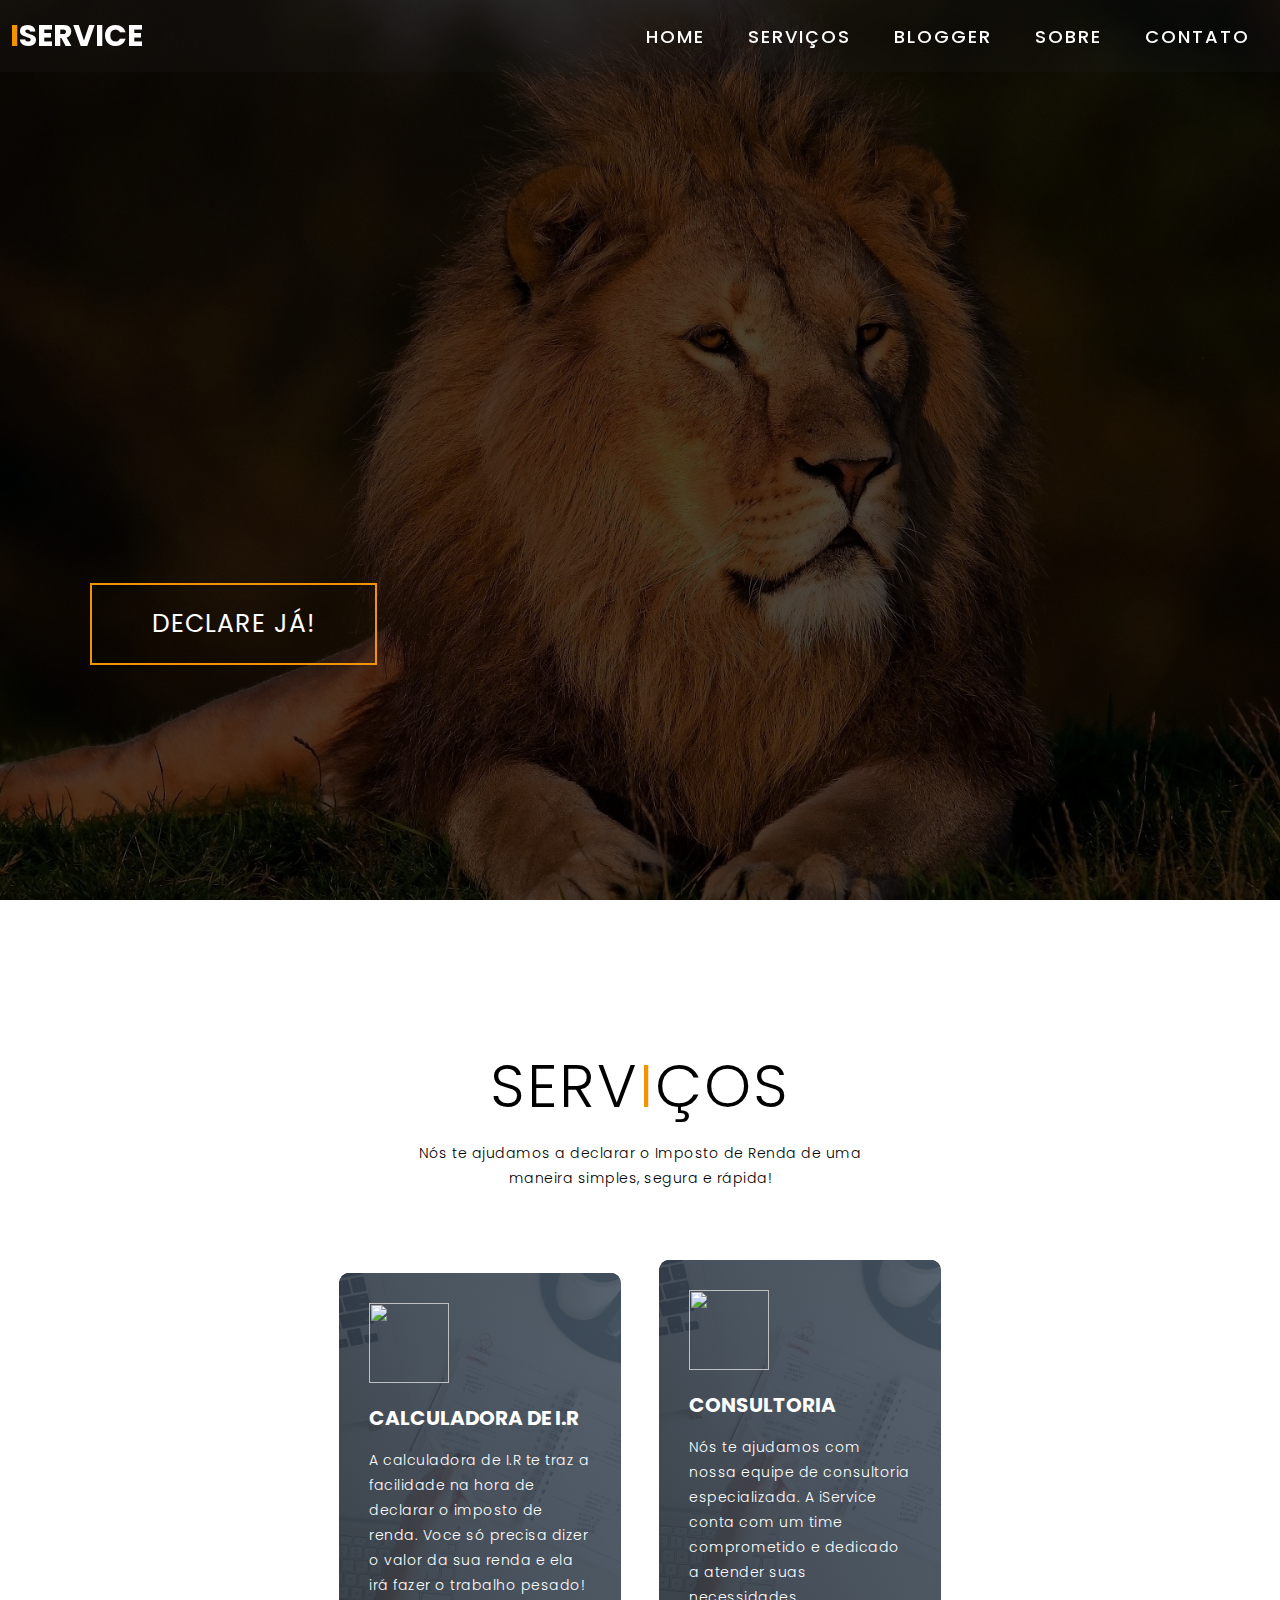
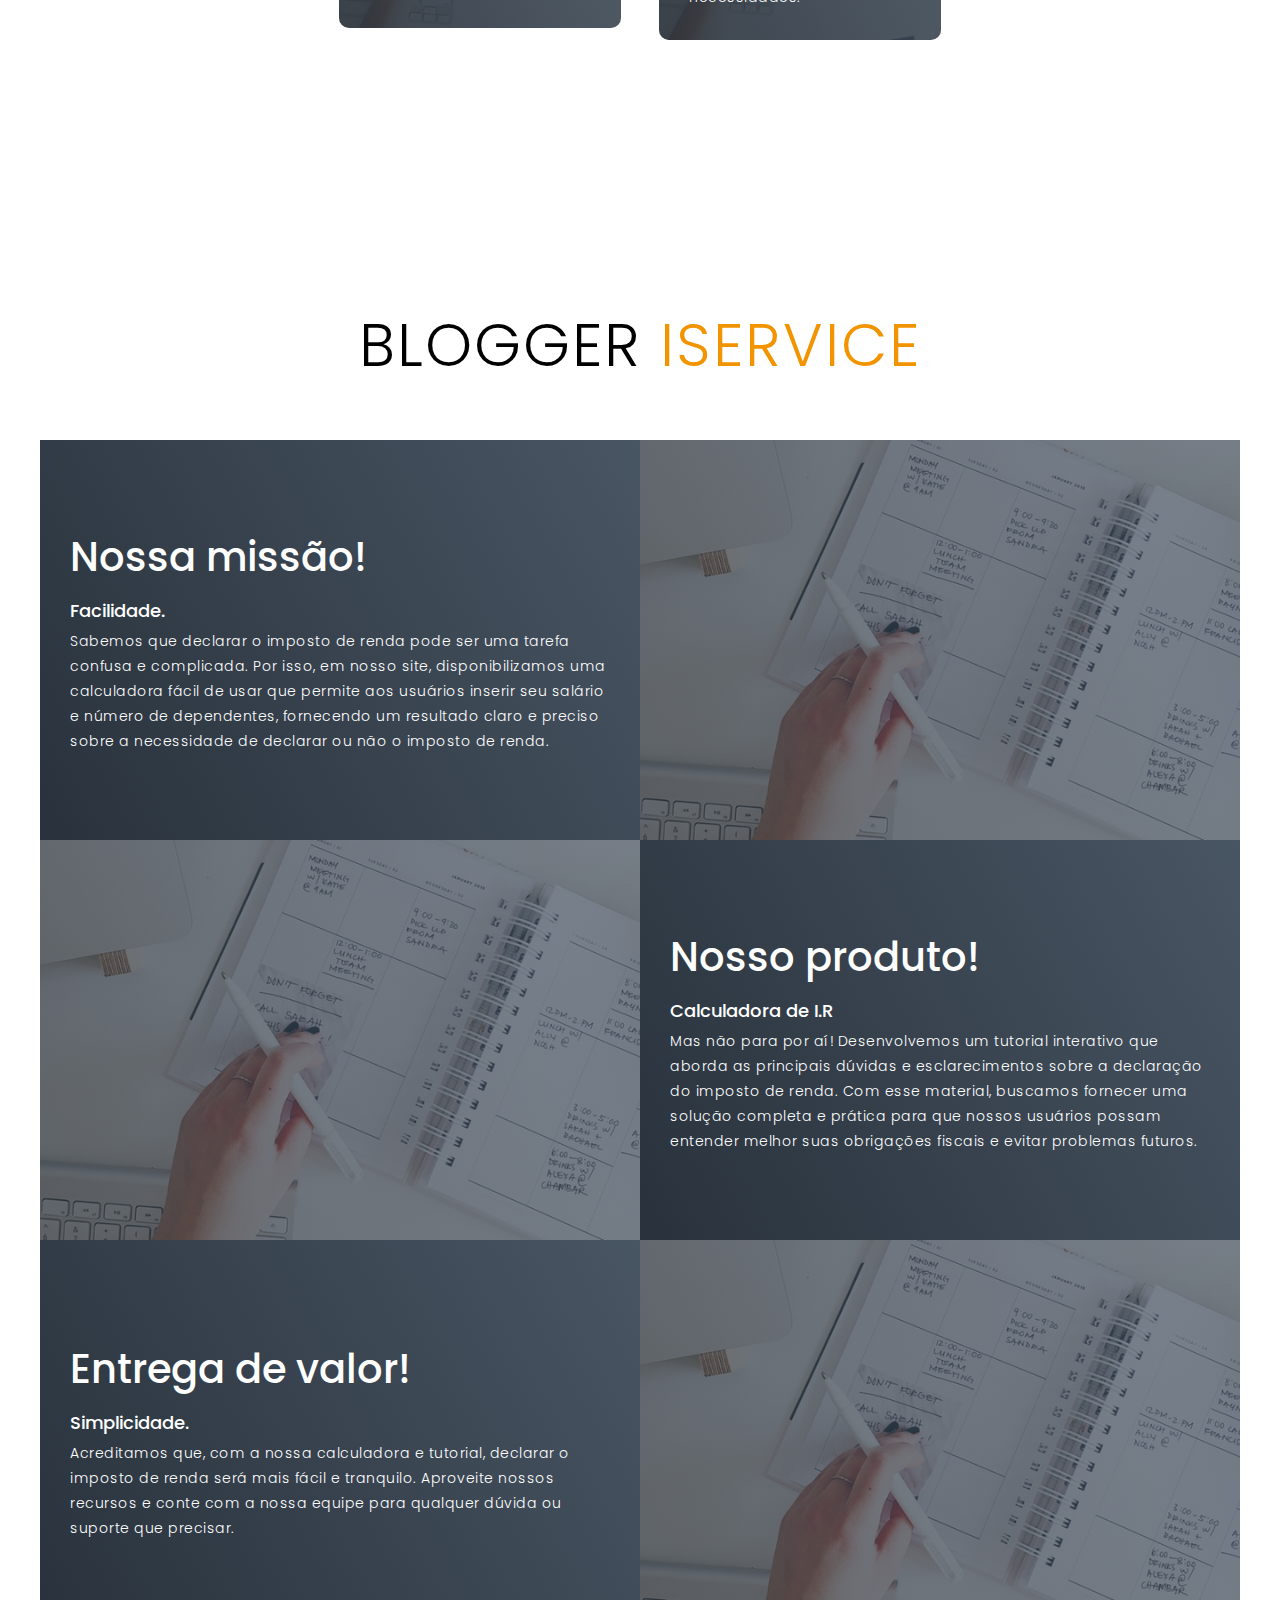
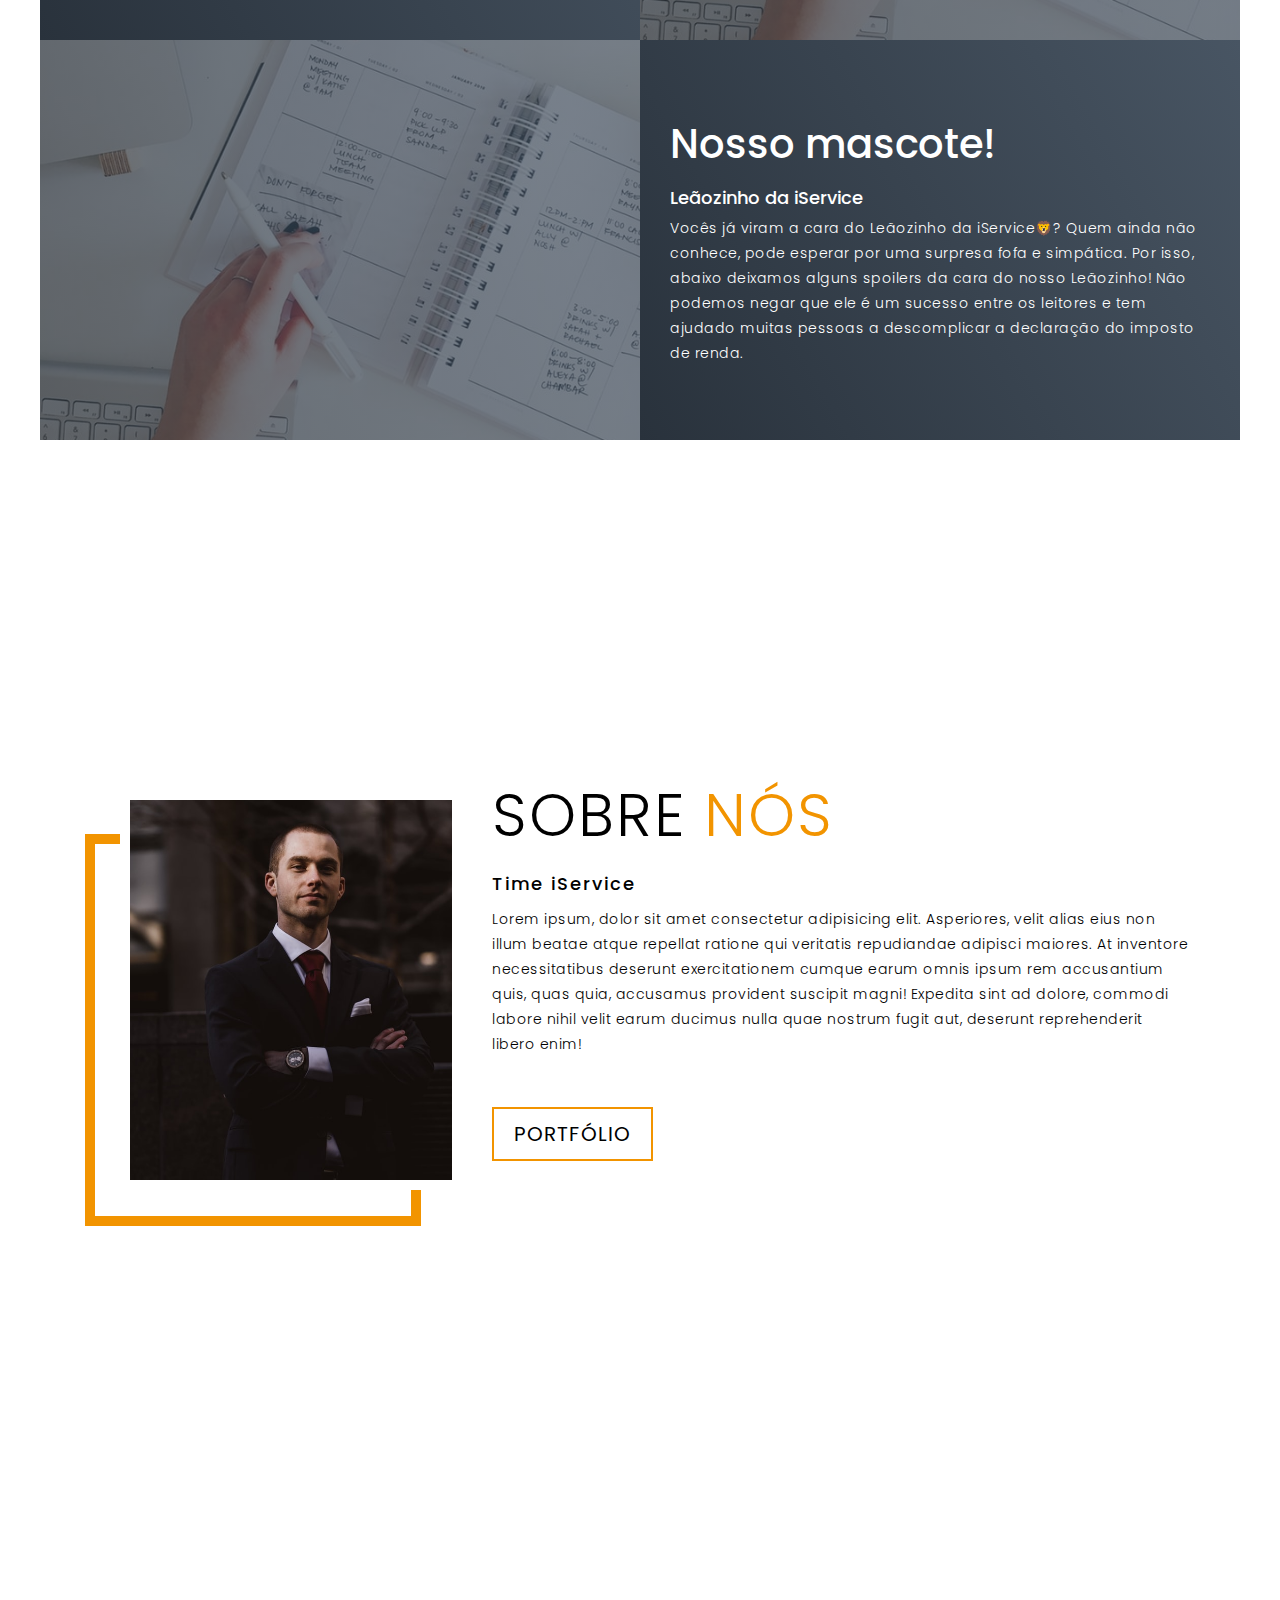
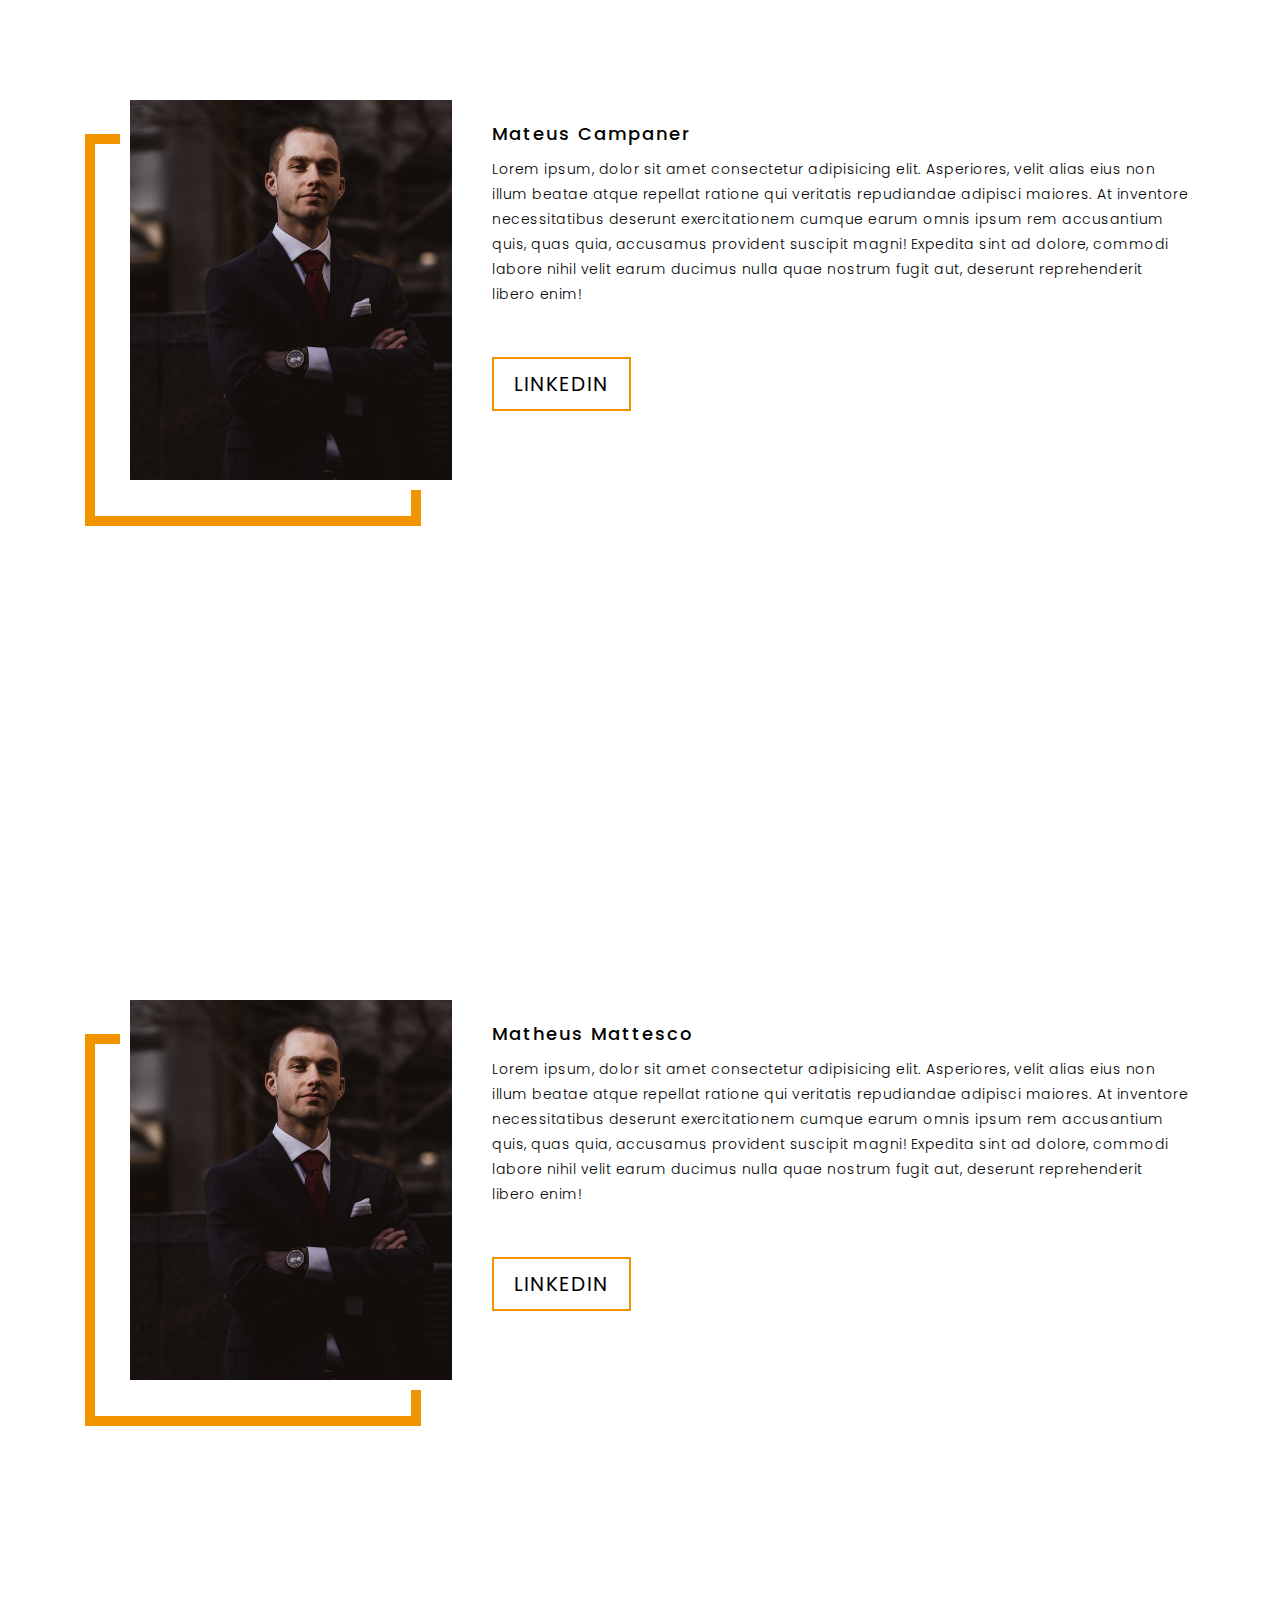
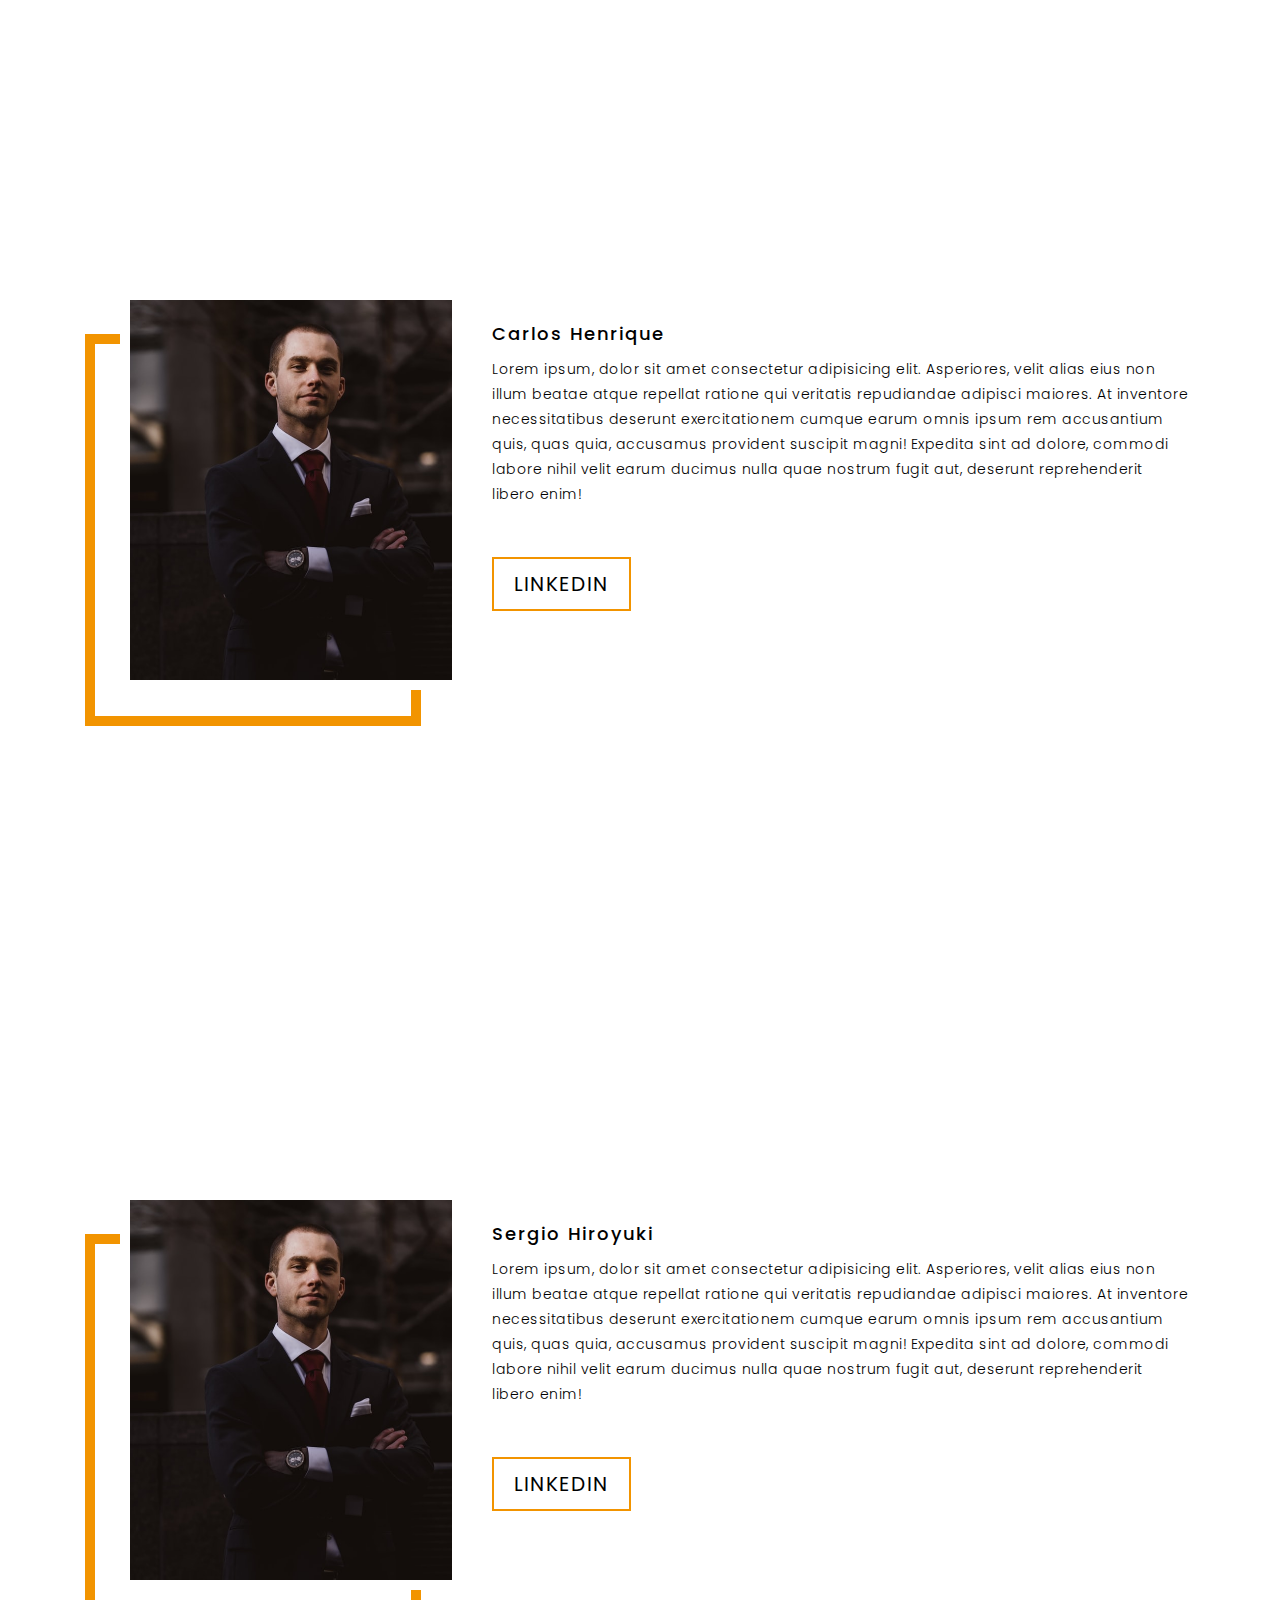
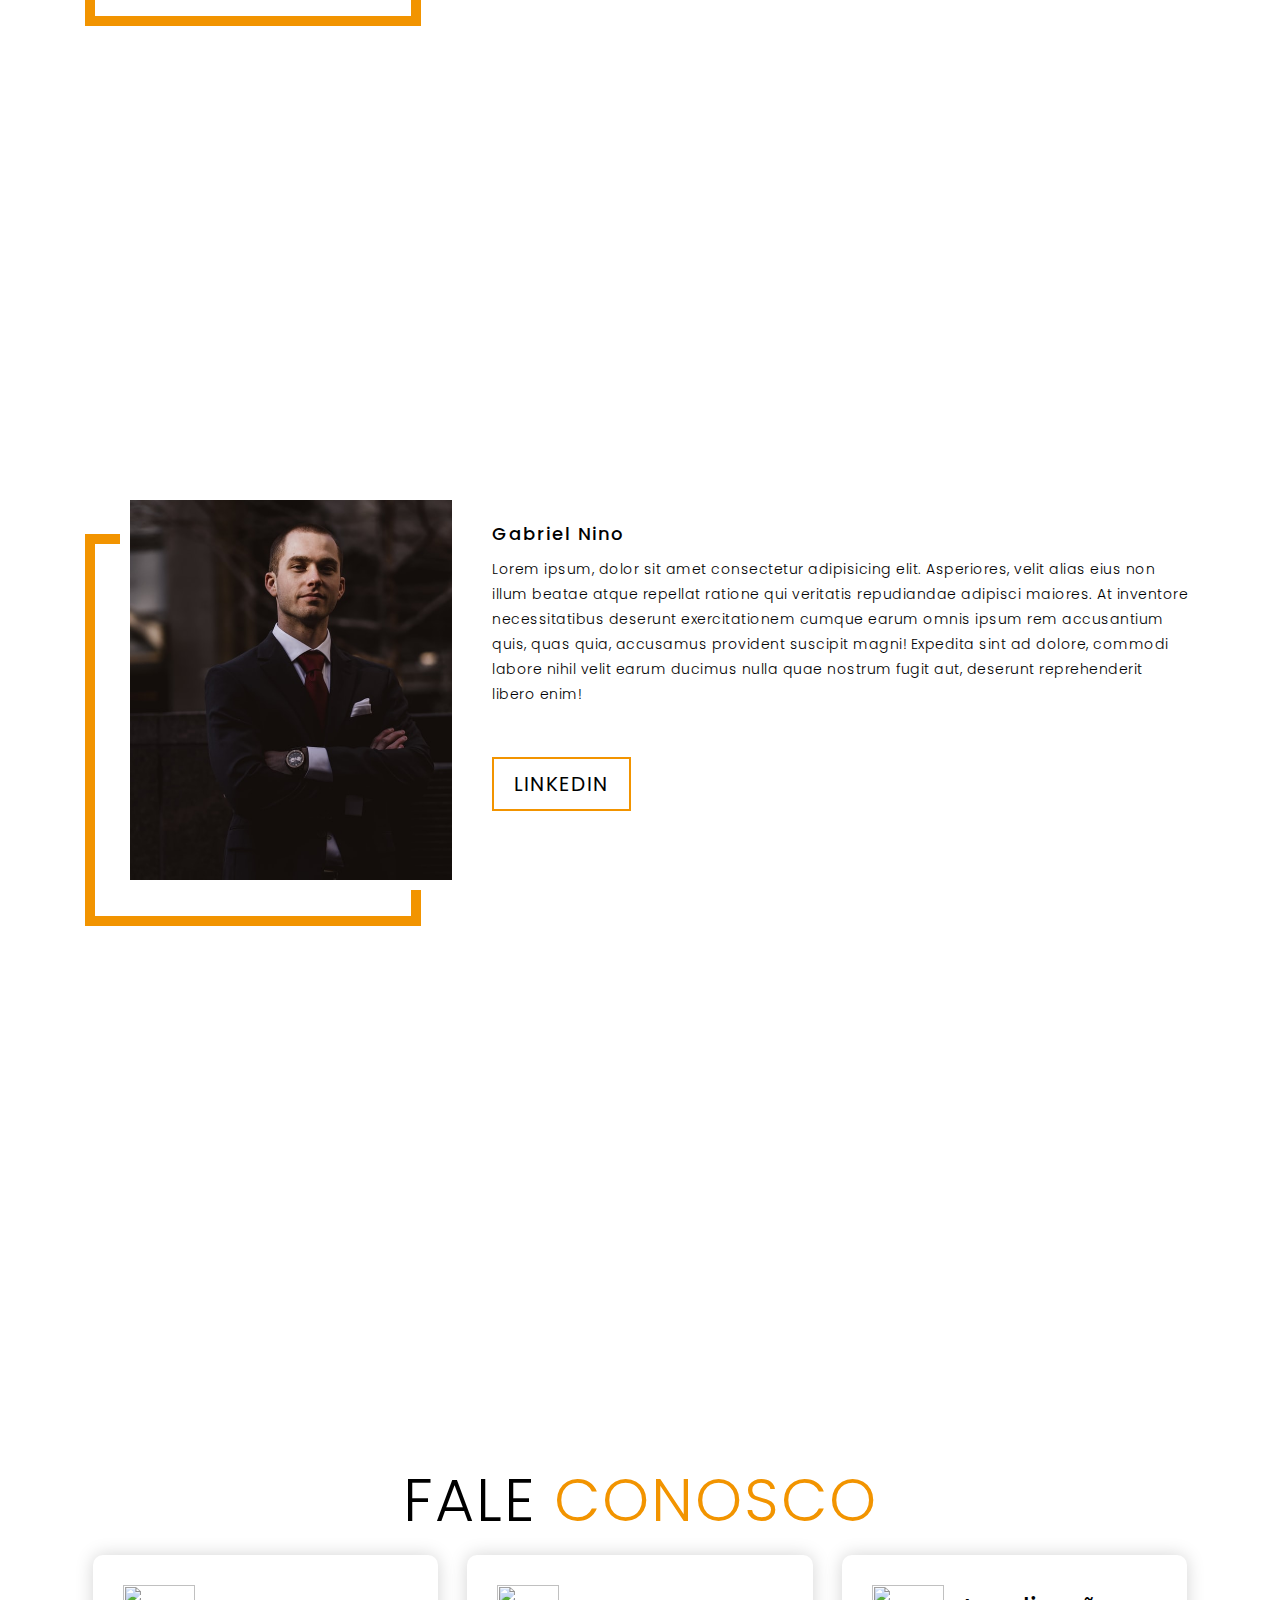
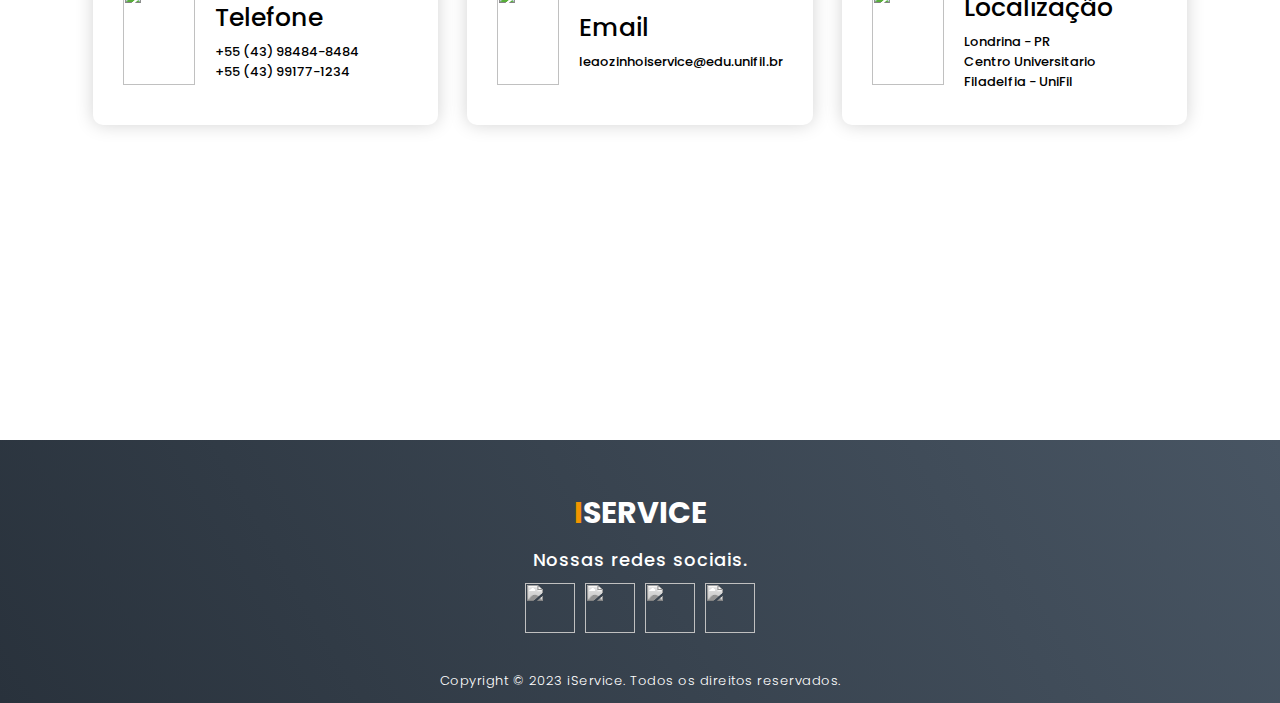
==== index.html @ d670f8f8 "criação de arquitetura e layout" ====
<!DOCTYPE html>
<html lang="pt-br">

<head>
  <meta charset="UTF-8">
  <meta name="viewport" content="width=device-width, initial-scale=1.0">
  <link rel="stylesheet" href="style.css">
  <link rel="shortcut icon" href="/img/leao.png" type="image/x-icon">
  <title>Leãozinho da iService</title>
</head>

<body>
  <!-- Header -->
  <section id="header">
    <div class="header container">
      <div class="nav-bar">
        <div class="brand">
          <a href="#hero">
            <h1><span>i</span>Service</h1>
          </a>
        </div>
        <div class="nav-list">
          <div class="hamburger">
            <div class="bar"></div>
          </div>
          <ul>
            <li><a href="#hero" data-after="Home">Home</a></li>
            <li><a href="#services" data-after="Service">Serviços</a></li>
            <li><a href="#projects" data-after="Projects">Blogger</a></li>
            <li><a href="#about" data-after="About">Sobre</a></li>
            <li><a href="#contact" data-after="Contact">Contato</a></li>
          </ul>
        </div>
      </div>
    </div>
  </section>
  <!-- End Header -->


  <!-- Hero Section  -->
  <section id="hero">
    <div class="hero container">
      <div>
        <h1>Declare seu I.R<span></span></h1>
        <h1>com o mascote da<span></span></h1>
        <h1>iService <span></span></h1>
        <a href="#projects" type="button" class="cta">Declare já!</a>
      </div>
    </div>
  </section>
  <!-- End Hero Section  -->

  <!-- Service Section -->
  <section id="services">
    <div class="services container">
      <div class="service-top">
        <h1 class="section-title">Serv<span>i</span>ços</h1>
        <p>Nós te ajudamos a declarar o Imposto de Renda de uma maneira simples, segura e rápida!</p>
      </div>
      <div class="service-bottom">
        <div class="service-item">
          <div class="icon"><img src="https://img.icons8.com/bubbles/100/000000/services.png" /></div>
          <h2>Calculadora de I.R</h2>
          <p>A calculadora de I.R te traz a facilidade na hora de declarar o imposto de renda. Voce só precisa dizer o
            valor da sua renda e ela irá fazer o trabalho pesado!</p>
        </div>
        <div class="service-item">
          <div class="icon"><img src="https://img.icons8.com/bubbles/100/000000/services.png" /></div>
          <h2>Consultoria</h2>
          <p>Nós te ajudamos com nossa equipe de consultoria especializada. A iService conta com um time comprometido e
            dedicado a atender suas necessidades.</p>
        </div>
      </div>
    </div>
  </section>
  <!-- End Service Section -->

  <!-- Projects Section -->
  <section id="projects">
    <div class="projects container">
      <div class="projects-header">
        <h1 class="section-title">Blogger <span>iService</span></h1>
      </div>
      <div class="all-projects">
        <div class="project-item">
          <div class="project-info">
            <h1>Nossa missão!</h1>
            <h2>Facilidade.</h2>
            <p>Sabemos que declarar o imposto de renda pode ser uma tarefa confusa e complicada. Por isso, em nosso
              site, disponibilizamos uma calculadora fácil de usar que permite aos usuários inserir seu salário e número
              de dependentes, fornecendo um resultado claro e preciso sobre a necessidade de declarar ou não o imposto
              de renda.
            </p>
          </div>
          <div class="project-img">
            <img src="./img/img-1.png" alt="img">
          </div>
        </div>
        <div class="project-item">
          <div class="project-info">
            <h1>Nosso produto!</h1>
            <h2>Calculadora de I.R</h2>
            <p>Mas não para por aí! Desenvolvemos um tutorial interativo que aborda as principais dúvidas e
              esclarecimentos sobre a declaração do imposto de renda. Com esse material, buscamos fornecer uma solução
              completa e prática para que nossos usuários possam entender melhor suas obrigações fiscais e evitar
              problemas futuros.</p>
          </div>
          <div class="project-img">
            <img src="./img/img-1.png" alt="img">
          </div>
        </div>
        <div class="project-item">
          <div class="project-info">
            <h1>Entrega de valor!</h1>
            <h2>Simplicidade.</h2>
            <p>Acreditamos que, com a nossa calculadora e tutorial, declarar o imposto de renda será mais fácil e
              tranquilo. Aproveite nossos recursos e conte com a nossa equipe para qualquer dúvida ou suporte que
              precisar.
            </p>
          </div>
          <div class="project-img">
            <img src="./img/img-1.png" alt="img">
          </div>
        </div>
        <div class="project-item">
          <div class="project-info">
            <h1>Nosso mascote!</h1>
            <h2>Leãozinho da iService</h2>
            <p>Vocês já viram a cara do Leãozinho da iService🦁? Quem ainda não conhece, pode esperar por uma surpresa
              fofa e simpática.
              Por isso, abaixo deixamos alguns spoilers da cara do nosso Leãozinho! Não podemos negar que ele é um
              sucesso entre os leitores e tem ajudado muitas pessoas a descomplicar a declaração do imposto de renda.
            </p>
          </div>
          <div class="project-img">
            <img src="./img/img-1.png" alt="img">
          </div>
        </div>
      </div>
    </div>
  </section>
  <!-- End Projects Section -->

  <!-- About Section -->
  <section id="about">
    <div class="about container">
      <div class="col-left">
        <div class="about-img">
          <img src="./img/img-2.png" alt="img">
        </div>
      </div>
      <div class="col-right">
        <h1 class="section-title">Sobre <span>nós</span></h1>
        <h2>Time iService</h2>
        <p>Lorem ipsum, dolor sit amet consectetur adipisicing elit. Asperiores, velit alias eius non illum beatae atque
          repellat ratione qui veritatis repudiandae adipisci maiores. At inventore necessitatibus deserunt
          exercitationem cumque earum omnis ipsum rem accusantium quis, quas quia, accusamus provident suscipit magni!
          Expedita sint ad dolore, commodi labore nihil velit earum ducimus nulla quae nostrum fugit aut, deserunt
          reprehenderit libero enim!</p>
        <a href="#" class="cta">Portfólio</a>
      </div>
    </div>
    <div class="about container">
      <div class="col-left">
        <div class="about-img">
          <img src="./img/img-2.png" alt="img">
        </div>
      </div>
      <div class="col-right">
        <h2>Mateus Campaner</h2>
        <p>Lorem ipsum, dolor sit amet consectetur adipisicing elit. Asperiores, velit alias eius non illum beatae atque
          repellat ratione qui veritatis repudiandae adipisci maiores. At inventore necessitatibus deserunt
          exercitationem cumque earum omnis ipsum rem accusantium quis, quas quia, accusamus provident suscipit magni!
          Expedita sint ad dolore, commodi labore nihil velit earum ducimus nulla quae nostrum fugit aut, deserunt
          reprehenderit libero enim!</p>
        <a href="#" class="cta">LinkedIn</a>
      </div>
    </div>
    <div class="about container">
      <div class="col-left">
        <div class="about-img">
          <img src="./img/img-2.png" alt="img">
        </div>
      </div>
      <div class="col-right">
        <h2>Matheus Mattesco</h2>
        <p>Lorem ipsum, dolor sit amet consectetur adipisicing elit. Asperiores, velit alias eius non illum beatae atque
          repellat ratione qui veritatis repudiandae adipisci maiores. At inventore necessitatibus deserunt
          exercitationem cumque earum omnis ipsum rem accusantium quis, quas quia, accusamus provident suscipit magni!
          Expedita sint ad dolore, commodi labore nihil velit earum ducimus nulla quae nostrum fugit aut, deserunt
          reprehenderit libero enim!</p>
        <a href="#" class="cta">LinkedIn</a>
      </div>
    </div>
    <div class="about container">
      <div class="col-left">
        <div class="about-img">
          <img src="./img/img-2.png" alt="img">
        </div>
      </div>
      <div class="col-right">
        <h2>Carlos Henrique</h2>
        <p>Lorem ipsum, dolor sit amet consectetur adipisicing elit. Asperiores, velit alias eius non illum beatae atque
          repellat ratione qui veritatis repudiandae adipisci maiores. At inventore necessitatibus deserunt
          exercitationem cumque earum omnis ipsum rem accusantium quis, quas quia, accusamus provident suscipit magni!
          Expedita sint ad dolore, commodi labore nihil velit earum ducimus nulla quae nostrum fugit aut, deserunt
          reprehenderit libero enim!</p>
        <a href="#" class="cta">LinkedIn</a>
      </div>
    </div>
    <div class="about container">
      <div class="col-left">
        <div class="about-img">
          <img src="./img/img-2.png" alt="img">
        </div>
      </div>
      <div class="col-right">
        <h2>Sergio Hiroyuki</h2>
        <p>Lorem ipsum, dolor sit amet consectetur adipisicing elit. Asperiores, velit alias eius non illum beatae atque
          repellat ratione qui veritatis repudiandae adipisci maiores. At inventore necessitatibus deserunt
          exercitationem cumque earum omnis ipsum rem accusantium quis, quas quia, accusamus provident suscipit magni!
          Expedita sint ad dolore, commodi labore nihil velit earum ducimus nulla quae nostrum fugit aut, deserunt
          reprehenderit libero enim!</p>
        <a href="#" class="cta">LinkedIn</a>
      </div>
    </div>
    <div class="about container">
      <div class="col-left">
        <div class="about-img">
          <img src="./img/img-2.png" alt="img">
        </div>
      </div>
      <div class="col-right">
        <h2>Gabriel Nino</h2>
        <p>Lorem ipsum, dolor sit amet consectetur adipisicing elit. Asperiores, velit alias eius non illum beatae atque
          repellat ratione qui veritatis repudiandae adipisci maiores. At inventore necessitatibus deserunt
          exercitationem cumque earum omnis ipsum rem accusantium quis, quas quia, accusamus provident suscipit magni!
          Expedita sint ad dolore, commodi labore nihil velit earum ducimus nulla quae nostrum fugit aut, deserunt
          reprehenderit libero enim!</p>
        <a href="#" class="cta">LinkedIn</a>
      </div>
    </div>
  </section>
  <!-- End About Section -->

  <!-- Contact Section -->
  <section id="contact">
    <div class="contact container">
      <div>
        <h1 class="section-title">Fale <span>conosco</span></h1>
      </div>
      <div class="contact-items">
        <div class="contact-item">
          <div class="icon"><img src="https://img.icons8.com/bubbles/100/000000/phone.png" /></div>
          <div class="contact-info">
            <h1>Telefone</h1>
            <h2>+55 (43) 98484-8484</h2>
            <h2>+55 (43) 99177-1234</h2>
          </div>
        </div>
        <div class="contact-item">
          <div class="icon"><img src="https://img.icons8.com/bubbles/100/000000/new-post.png" /></div>
          <div class="contact-info">
            <h1>Email</h1>
            <h2>leaozinhoiservice@edu.unifil.br</h2>
          </div>
        </div>
        <div class="contact-item">
          <div class="icon"><img src="https://img.icons8.com/bubbles/100/000000/map-marker.png" /></div>
          <div class="contact-info">
            <h1>Localização</h1>
            <h2>Londrina - PR</h2>
            <h2>Centro Universitario Filadelfia - UniFil</h2>
          </div>
        </div>
      </div>
    </div>
  </section>
  <!-- End Contact Section -->

  <!-- Footer -->
  <section id="footer">
    <div class="footer container">
      <div class="brand">
        <h1><span>i</span>Service </h1>
      </div>
      <h2>Nossas redes sociais.</h2>
      <div class="social-icon">
        <div class="social-item">
          <a href="#"><img src="https://img.icons8.com/bubbles/100/000000/facebook-new.png" /></a>
        </div>
        <div class="social-item">
          <a href="#"><img src="https://img.icons8.com/bubbles/100/000000/instagram-new.png" /></a>
        </div>
        <div class="social-item">
          <a href="#"><img src="https://img.icons8.com/bubbles/100/000000/twitter.png" /></a>
        </div>
        <div class="social-item">
          <a href="#"><img src="https://img.icons8.com/bubbles/100/000000/behance.png" /></a>
        </div>
      </div>
      <p>Copyright © 2023 iService. Todos os direitos reservados.</p>
    </div>
  </section>
  <!-- End Footer -->
  <script src="./app.js"></script>
</body>

</html>
---- style.css ----
@import url('https://fonts.googleapis.com/css2?family=Poppins:wght@400;500;600&display=swap');

* {
	padding: 0;
	margin: 0;
	box-sizing: border-box;
}

html {
	font-size: 10px;
	font-family: 'Poppins', sans-serif;
	scroll-behavior: smooth;
}

a {
	text-decoration: none;
}

.container {
	min-height: 100vh;
	width: 100%;
	display: flex;
	align-items: center;
	justify-content: center;
}

img {
	height: 100%;
	width: 100%;
	object-fit: cover;
}

p {
	color: black;
	font-size: 1.4rem;
	margin-top: 5px;
	line-height: 2.5rem;
	font-weight: 300;
	letter-spacing: 0.05rem;
}

.section-title {
	font-size: 4rem;
	font-weight: 300;
	color: black;
	margin-bottom: 10px;
	text-transform: uppercase;
	letter-spacing: 0.2rem;
	text-align: center;
}

.section-title span {
	color: #F29400;
}

.cta {
	display: inline-block;
	padding: 10px 30px;
	color: white;
	background-color: transparent;
	border: 2px solid #F29400;
	font-size: 2rem;
	text-transform: uppercase;
	letter-spacing: 0.1rem;
	margin-top: 30px;
	transition: 0.3s ease;
	transition-property: background-color, color;
}

.cta:hover {
	color: white;
	background-color: #F29400;
}

.brand h1 {
	font-size: 3rem;
	text-transform: uppercase;
	color: white;
}

.brand h1 span {
	color: #F29400;
}

/* Header section */
#header {
	position: fixed;
	z-index: 1000;
	left: 0;
	top: 0;
	width: 100vw;
	height: auto;
}

#header .header {
	min-height: 8vh;
	background-color: rgba(31, 30, 30, 0.24);
	transition: 0.3s ease background-color;
}

#header .nav-bar {
	display: flex;
	align-items: center;
	justify-content: space-between;
	width: 100%;
	height: 100%;
	max-width: 1300px;
	padding: 0 10px;
}

#header .nav-list ul {
	list-style: none;
	position: absolute;
	background-color: rgb(31, 30, 30);
	width: 100vw;
	height: 100vh;
	left: 100%;
	top: 0;
	display: flex;
	flex-direction: column;
	justify-content: center;
	align-items: center;
	z-index: 1;
	overflow-x: hidden;
	transition: 0.5s ease left;
}

#header .nav-list ul.active {
	left: 0%;
}

#header .nav-list ul a {
	font-size: 2.5rem;
	font-weight: 500;
	letter-spacing: 0.2rem;
	text-decoration: none;
	color: white;
	text-transform: uppercase;
	padding: 20px;
	display: block;
}

#header .nav-list ul a::after {
	content: attr(data-after);
	position: absolute;
	top: 50%;
	left: 50%;
	transform: translate(-50%, -50%) scale(0);
	color: rgba(45, 106, 160, 0.021);
	font-size: 13rem;
	letter-spacing: 50px;
	z-index: -1;
	transition: 0.3s ease letter-spacing;
}

#header .nav-list ul li:hover a::after {
	transform: translate(-50%, -50%) scale(1);
	letter-spacing: initial;
}

#header .nav-list ul li:hover a {
	color: #F29400;
}

#header .hamburger {
	height: 60px;
	width: 60px;
	display: inline-block;
	border: 3px solid white;
	border-radius: 50%;
	position: relative;
	display: flex;
	align-items: center;
	justify-content: center;
	z-index: 100;
	cursor: pointer;
	transform: scale(0.8);
	margin-right: 20px;
}

#header .hamburger:after {
	position: absolute;
	content: '';
	height: 100%;
	width: 100%;
	border-radius: 50%;
	border: 3px solid white;
	animation: hamburger_puls 1s ease infinite;
}

#header .hamburger .bar {
	height: 2px;
	width: 30px;
	position: relative;
	background-color: white;
	z-index: -1;
}

#header .hamburger .bar::after,
#header .hamburger .bar::before {
	content: '';
	position: absolute;
	height: 100%;
	width: 100%;
	left: 0;
	background-color: white;
	transition: 0.3s ease;
	transition-property: top, bottom;
}

#header .hamburger .bar::after {
	top: 8px;
}

#header .hamburger .bar::before {
	bottom: 8px;
}

#header .hamburger.active .bar::before {
	bottom: 0;
}

#header .hamburger.active .bar::after {
	top: 0;
}

/* End Header section */

/* Hero Section */
#hero {
	background-image: url(./img/lion-794962_1920.jpg);
	background-size: cover;
	background-position: right center;
	position: relative;
	z-index: 1;
}

#hero::after {
	content: '';
	position: absolute;
	left: 0;
	top: 0;
	height: 100%;
	width: 100%;
	background-color: black;
	opacity: 0.7;
	z-index: -1;
}

#hero .hero {
	max-width: 1200px;
	margin: 0 auto;
	padding: 0 50px;
	justify-content: flex-start;
}

#hero h1 {
	display: block;
	width: fit-content;
	font-size: 4rem;
	position: relative;
	color: transparent;
	animation: text_reveal 0.5s ease forwards;
	animation-delay: 1s;
}

#hero h1:nth-child(1) {
	animation-delay: 1s;
}

#hero h1:nth-child(2) {
	animation-delay: 2s;
}

#hero h1:nth-child(3) {
	animation: text_reveal_name 0.5s ease forwards;
	animation-delay: 3s;
}

#hero h1 span {
	position: absolute;
	top: 0;
	left: 0;
	height: 100%;
	width: 0;
	background-color: #F29400;
	animation: text_reveal_box 1s ease;
	animation-delay: 0.5s;
}

#hero h1:nth-child(1) span {
	animation-delay: 0.5s;
}

#hero h1:nth-child(2) span {
	animation-delay: 1.5s;
}

#hero h1:nth-child(3) span {
	animation-delay: 2.5s;
}

/* End Hero Section */

/* Services Section */
#services .services {
	flex-direction: column;
	text-align: center;
	max-width: 1500px;
	margin: 0 auto;
	padding: 100px 0;
}

#services .service-top {
	max-width: 500px;
	margin: 0 auto;
}

#services .service-bottom {
	display: flex;
	align-items: center;
	justify-content: center;
	flex-wrap: wrap;
	margin-top: 50px;
}

#services .service-item {
	flex-basis: 80%;
	display: flex;
	align-items: flex-start;
	justify-content: center;
	flex-direction: column;
	padding: 30px;
	border-radius: 10px;
	background-image: url(./img/img-1.png);
	background-size: cover;
	margin: 10px 5%;
	position: relative;
	z-index: 1;
	overflow: hidden;
}

#services .service-item::after {
	content: '';
	position: absolute;
	left: 0;
	top: 0;
	height: 100%;
	width: 100%;
	background-image: linear-gradient(60deg, #29323c 0%, #485563 100%);
	opacity: 0.9;
	z-index: -1;
}

#services .service-bottom .icon {
	height: 80px;
	width: 80px;
	margin-bottom: 20px;
}

#services .service-item h2 {
	font-size: 2rem;
	color: white;
	margin-bottom: 10px;
	text-transform: uppercase;
}

#services .service-item p {
	color: white;
	text-align: left;
}

/* End Services Section */

/* Projects section */
#projects .projects {
	flex-direction: column;
	max-width: 1200px;
	margin: 0 auto;
	padding: 100px 0;
}

#projects .projects-header h1 {
	margin-bottom: 50px;
}

#projects .all-projects {
	display: flex;
	align-items: center;
	justify-content: center;
	flex-direction: column;
}

#projects .project-item {
	display: flex;
	align-items: center;
	justify-content: center;
	flex-direction: column;
	width: 80%;
	margin: 20px auto;
	overflow: hidden;
	border-radius: 10px;
}

#projects .project-info {
	padding: 30px;
	flex-basis: 50%;
	height: 100%;
	display: flex;
	align-items: flex-start;
	justify-content: center;
	flex-direction: column;
	background-image: linear-gradient(60deg, #29323c 0%, #485563 100%);
	color: white;
}

#projects .project-info h1 {
	font-size: 4rem;
	font-weight: 500;
}

#projects .project-info h2 {
	font-size: 1.8rem;
	font-weight: 500;
	margin-top: 10px;
}

#projects .project-info p {
	color: white;
}

#projects .project-img {
	flex-basis: 50%;
	height: 300px;
	overflow: hidden;
	position: relative;
}

#projects .project-img:after {
	content: '';
	position: absolute;
	left: 0;
	top: 0;
	height: 100%;
	width: 100%;
	background-image: linear-gradient(60deg, #29323c 0%, #485563 100%);
	opacity: 0.7;
}

#projects .project-img img {
	transition: 0.3s ease transform;
}

#projects .project-item:hover .project-img img {
	transform: scale(1.1);
}

/* End Projects section */

/* About Section */
#about .about {
	flex-direction: column-reverse;
	text-align: center;
	max-width: 1200px;
	margin: 0 auto;
	padding: 100px 20px;
}

#about .col-left {
	width: 250px;
	height: 360px;
}

#about .col-right {
	width: 100%;
}

#about .col-right h2 {
	font-size: 1.8rem;
	font-weight: 500;
	letter-spacing: 0.2rem;
	margin-bottom: 10px;
}

#about .col-right p {
	margin-bottom: 20px;
}

#about .col-right .cta {
	color: black;
	margin-bottom: 50px;
	padding: 10px 20px;
	font-size: 2rem;
}

#about .col-left .about-img {
	height: 100%;
	width: 100%;
	position: relative;
	border: 10px solid white;
}

#about .col-left .about-img::after {
	content: '';
	position: absolute;
	left: -33px;
	top: 19px;
	height: 98%;
	width: 98%;
	border: 7px solid #F29400;
	z-index: -1;
}

/* End About Section */

/* contact Section */
#contact .contact {
	flex-direction: column;
	max-width: 1200px;
	margin: 0 auto;
	width: 90%;
}

#contact .contact-items {
	/* max-width: 400px; */
	width: 100%;
}

#contact .contact-item {
	width: 80%;
	padding: 20px;
	text-align: center;
	border-radius: 10px;
	padding: 30px;
	margin: 30px;
	display: flex;
	justify-content: center;
	align-items: center;
	flex-direction: column;
	box-shadow: 0px 0px 18px 0 #0000002c;
	transition: 0.3s ease box-shadow;
}

#contact .contact-item:hover {
	box-shadow: 0px 0px 5px 0 #0000002c;
}

#contact .icon {
	width: 70px;
	margin: 0 auto;
	margin-bottom: 10px;
}

#contact .contact-info h1 {
	font-size: 2.5rem;
	font-weight: 500;
	margin-bottom: 5px;
}

#contact .contact-info h2 {
	font-size: 1.3rem;
	line-height: 2rem;
	font-weight: 500;
}

/*End contact Section */

/* Footer */
#footer {
	background-image: linear-gradient(60deg, #29323c 0%, #485563 100%);
}

#footer .footer {
	min-height: 200px;
	flex-direction: column;
	padding-top: 50px;
	padding-bottom: 10px;
}

#footer h2 {
	color: white;
	font-weight: 500;
	font-size: 1.8rem;
	letter-spacing: 0.1rem;
	margin-top: 10px;
	margin-bottom: 10px;
}

#footer .social-icon {
	display: flex;
	margin-bottom: 30px;
}

#footer .social-item {
	height: 50px;
	width: 50px;
	margin: 0 5px;
}

#footer .social-item img {
	filter: grayscale(1);
	transition: 0.3s ease filter;
}

#footer .social-item:hover img {
	filter: grayscale(0);
}

#footer p {
	color: white;
	font-size: 1.3rem;
}

/* End Footer */

/* Keyframes */
@keyframes hamburger_puls {
	0% {
		opacity: 1;
		transform: scale(1);
	}

	100% {
		opacity: 0;
		transform: scale(1.4);
	}
}

@keyframes text_reveal_box {
	50% {
		width: 100%;
		left: 0;
	}

	100% {
		width: 0;
		left: 100%;
	}
}

@keyframes text_reveal {
	100% {
		color: white;
	}
}

@keyframes text_reveal_name {
	100% {
		color: #F29400;
		font-weight: 500;
	}
}

/* End Keyframes */

/* Media Query For Tablet */
@media only screen and (min-width: 768px) {
	.cta {
		font-size: 2.5rem;
		padding: 20px 60px;
	}

	h1.section-title {
		font-size: 6rem;
	}

	/* Hero */
	#hero h1 {
		font-size: 7rem;
	}

	/* End Hero */

	/* Services Section */
	#services .service-bottom .service-item {
		flex-basis: 45%;
		margin: 2.5%;
	}

	/* End Services Section */

	/* Project */
	#projects .project-item {
		flex-direction: row;
	}

	#projects .project-item:nth-child(even) {
		flex-direction: row-reverse;
	}

	#projects .project-item {
		height: 400px;
		margin: 0;
		width: 100%;
		border-radius: 0;
	}

	#projects .all-projects .project-info {
		height: 100%;
	}

	#projects .all-projects .project-img {
		height: 100%;
	}

	/* End Project */

	/* About */
	#about .about {
		flex-direction: row;
	}

	#about .col-left {
		width: 600px;
		height: 400px;
		padding-left: 60px;
	}

	#about .about .col-left .about-img::after {
		left: -45px;
		top: 34px;
		height: 98%;
		width: 98%;
		border: 10px solid #F29400;
	}

	#about .col-right {
		text-align: left;
		padding: 30px;
	}

	#about .col-right h1 {
		text-align: left;
	}

	/* End About */

	/* contact  */
	#contact .contact {
		flex-direction: column;
		padding: 100px 0;
		align-items: center;
		justify-content: center;
		min-width: 20vh;
	}

	#contact .contact-items {
		width: 100%;
		display: flex;
		flex-direction: row;
		justify-content: space-evenly;
		margin: 0;
	}

	#contact .contact-item {
		width: 30%;
		margin: 0;
		flex-direction: row;
	}

	#contact .contact-item .icon {
		height: 100px;
		width: 100px;
	}

	#contact .contact-item .icon img {
		object-fit: contain;
	}

	#contact .contact-item .contact-info {
		width: 100%;
		text-align: left;
		padding-left: 20px;
	}

	/* End contact  */
}

/* End Media Query For Tablet */

/* Media Query For Desktop */
@media only screen and (min-width: 1200px) {

	/* header */
	#header .hamburger {
		display: none;
	}

	#header .nav-list ul {
		position: initial;
		display: block;
		height: auto;
		width: fit-content;
		background-color: transparent;
	}

	#header .nav-list ul li {
		display: inline-block;
	}

	#header .nav-list ul li a {
		font-size: 1.8rem;
	}

	#header .nav-list ul a:after {
		display: none;
	}

	/* End header */

	#services .service-bottom .service-item {
		flex-basis: 22%;
		margin: 1.5%;
	}
}

/* End  Media Query For Desktop */
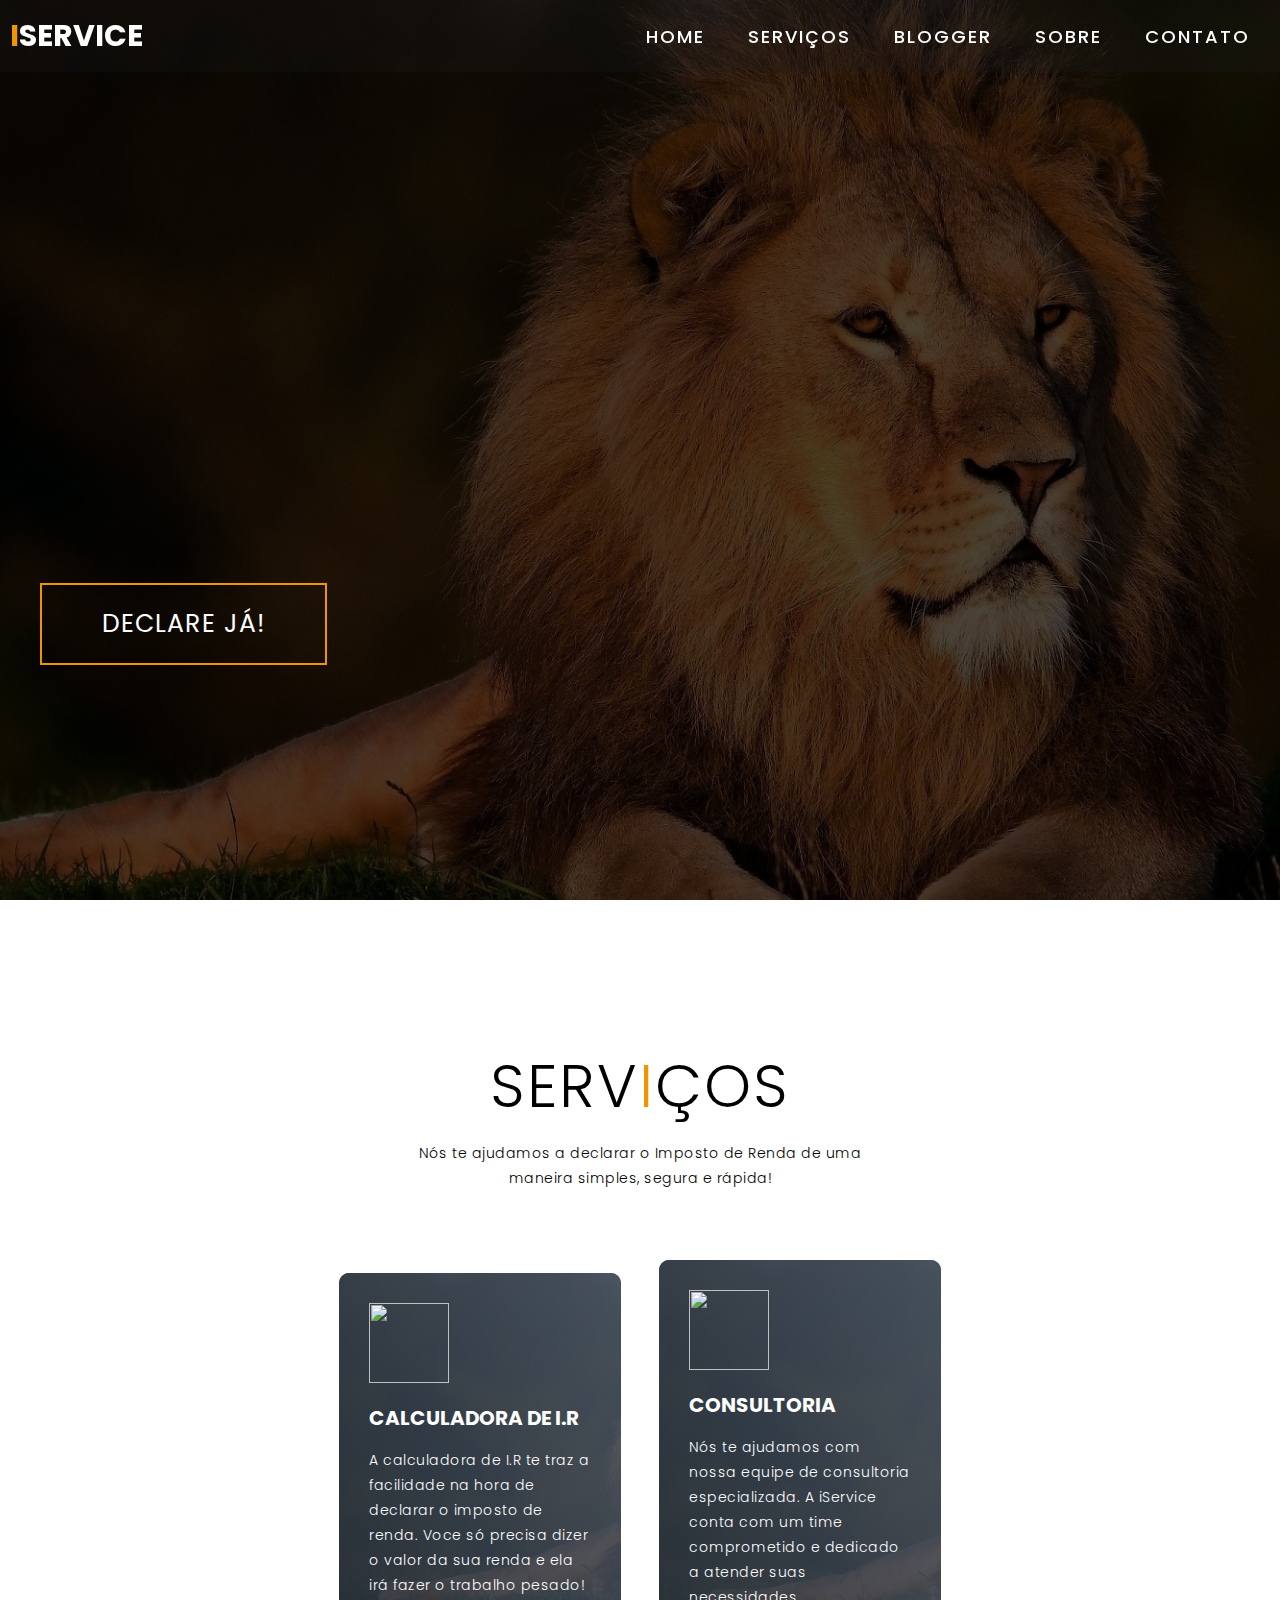
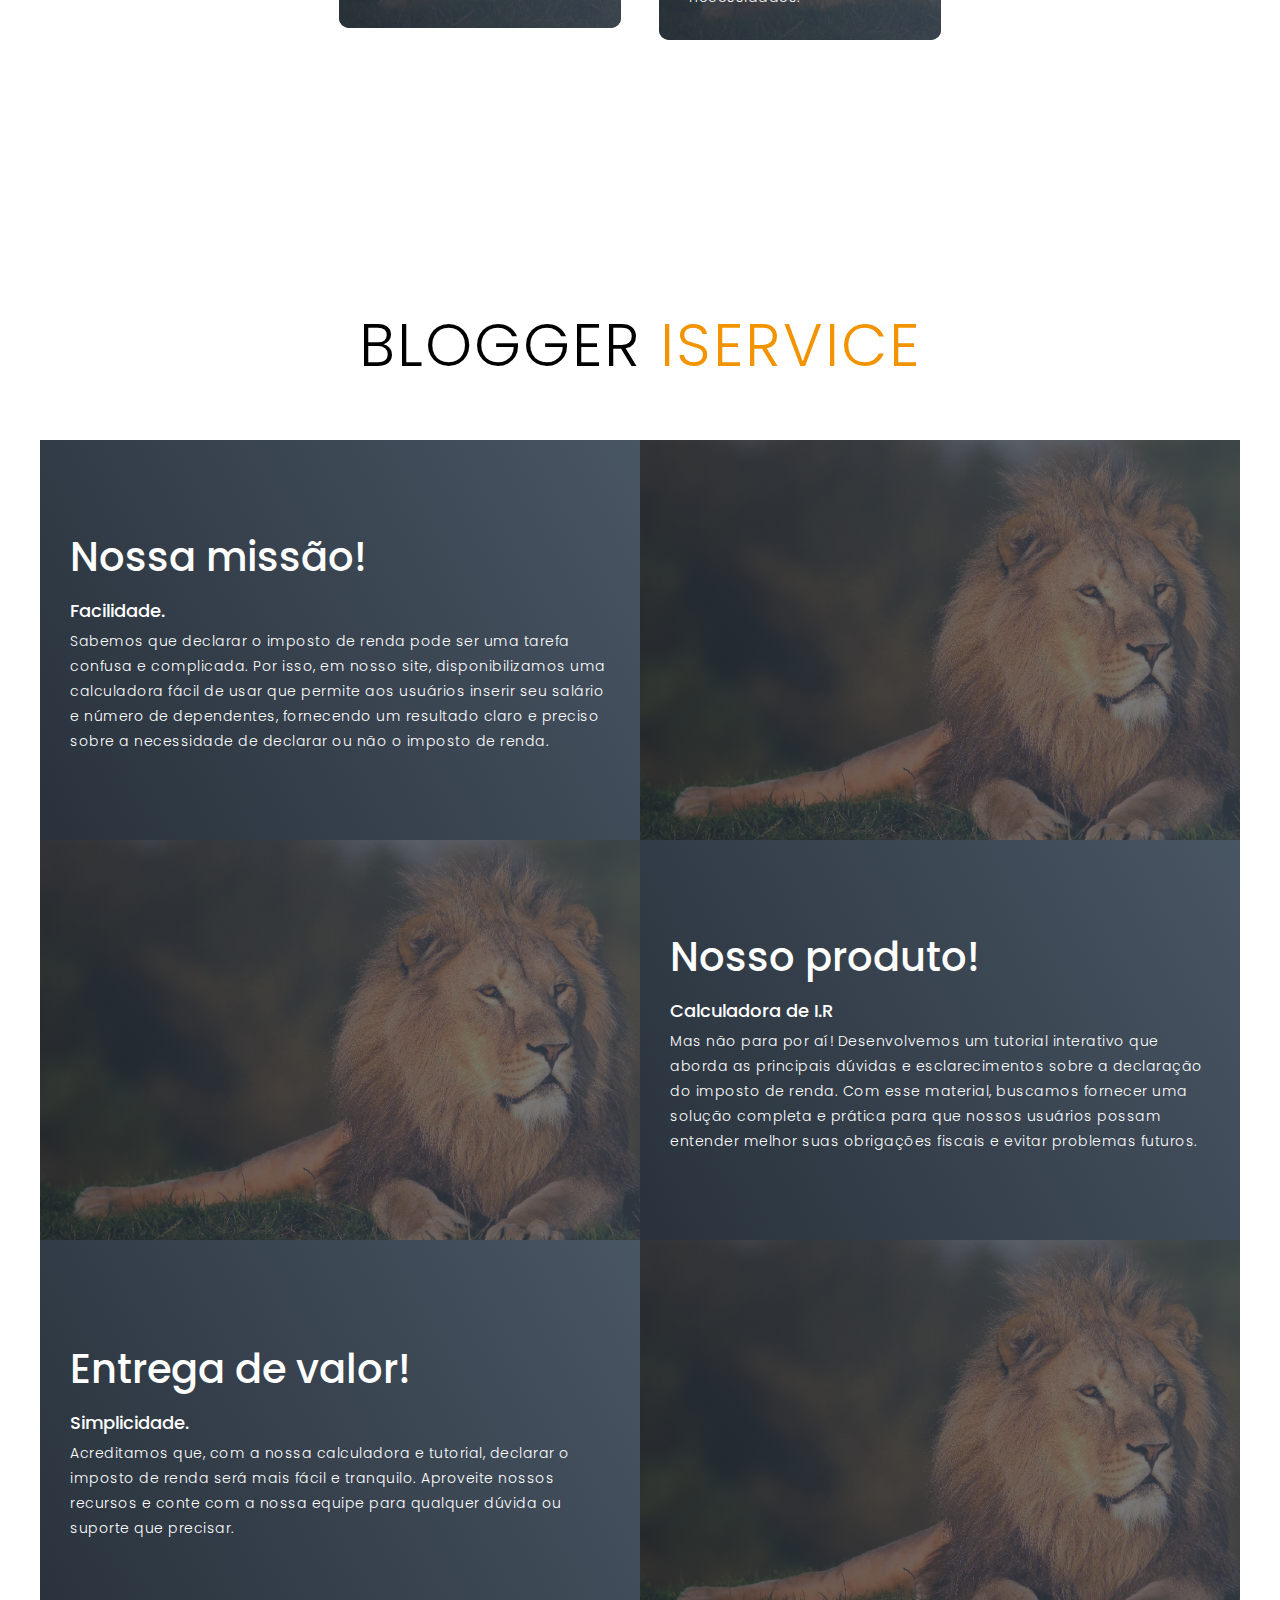
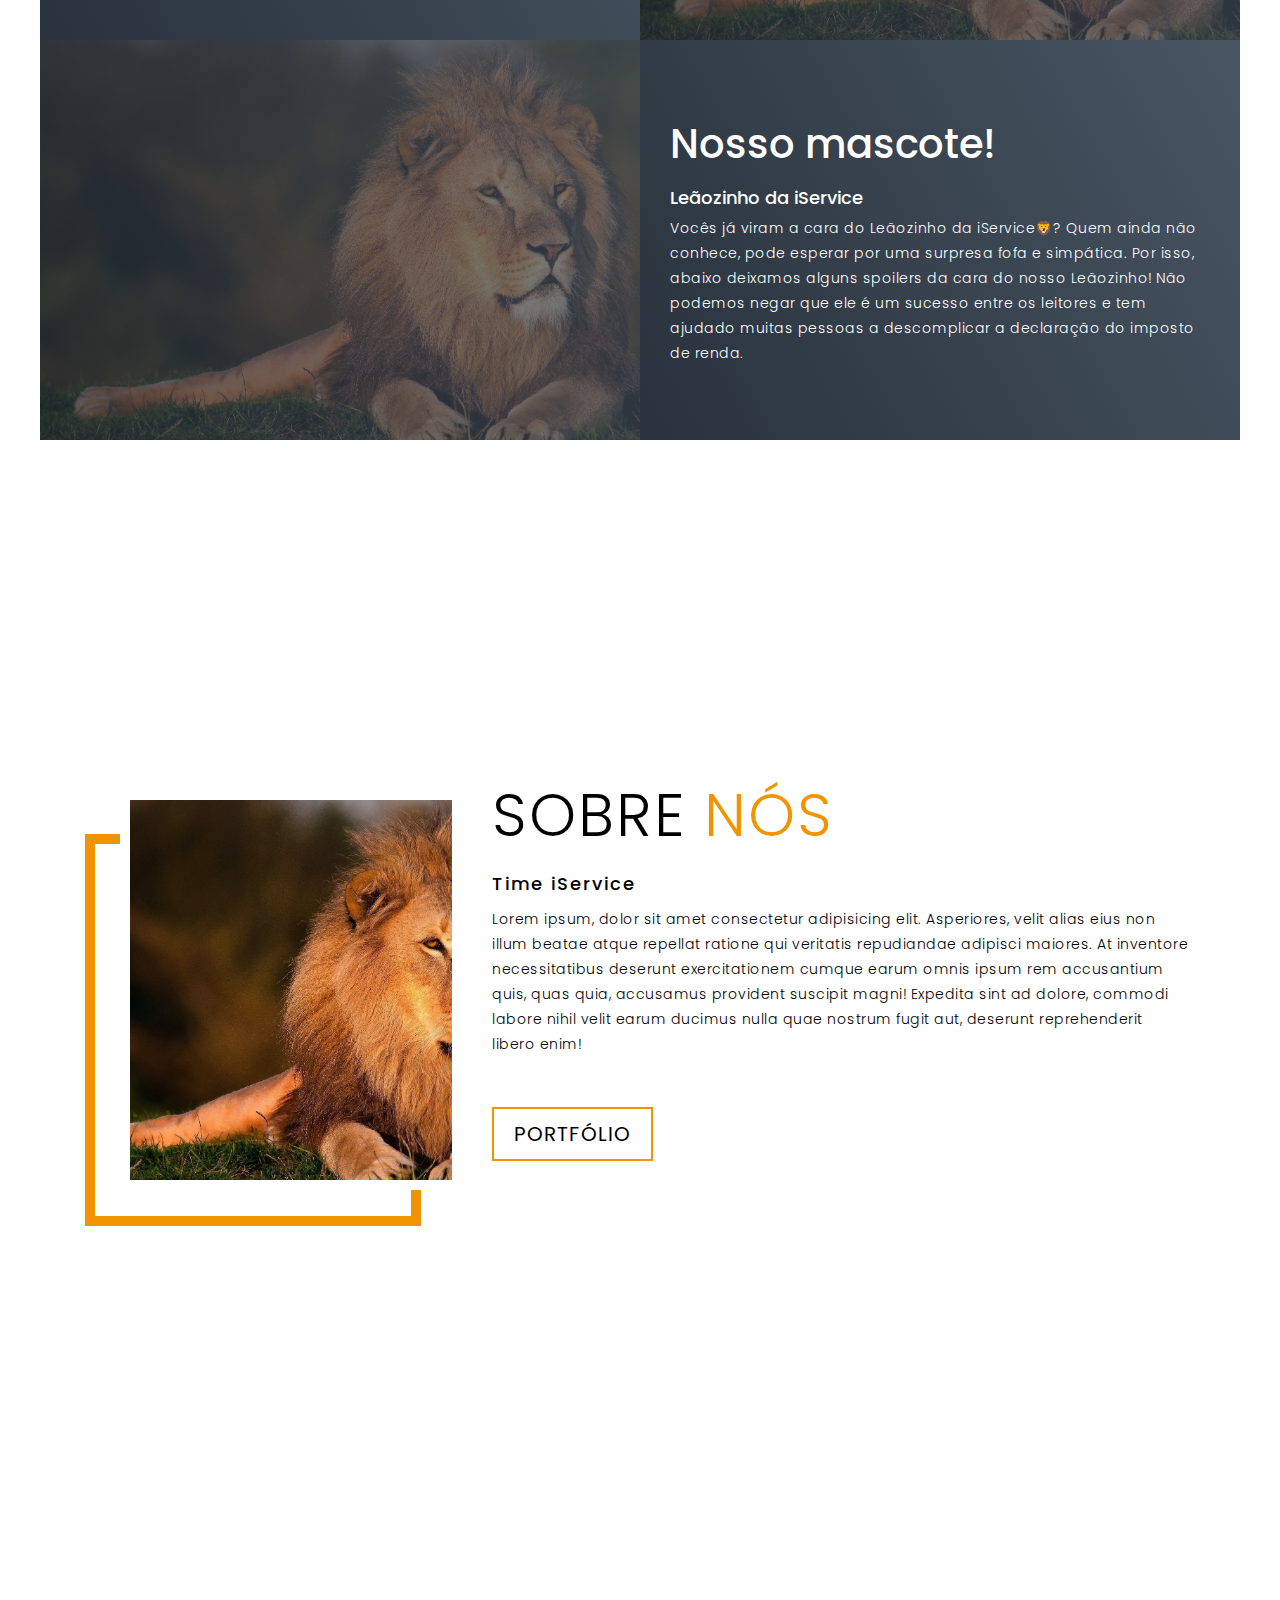
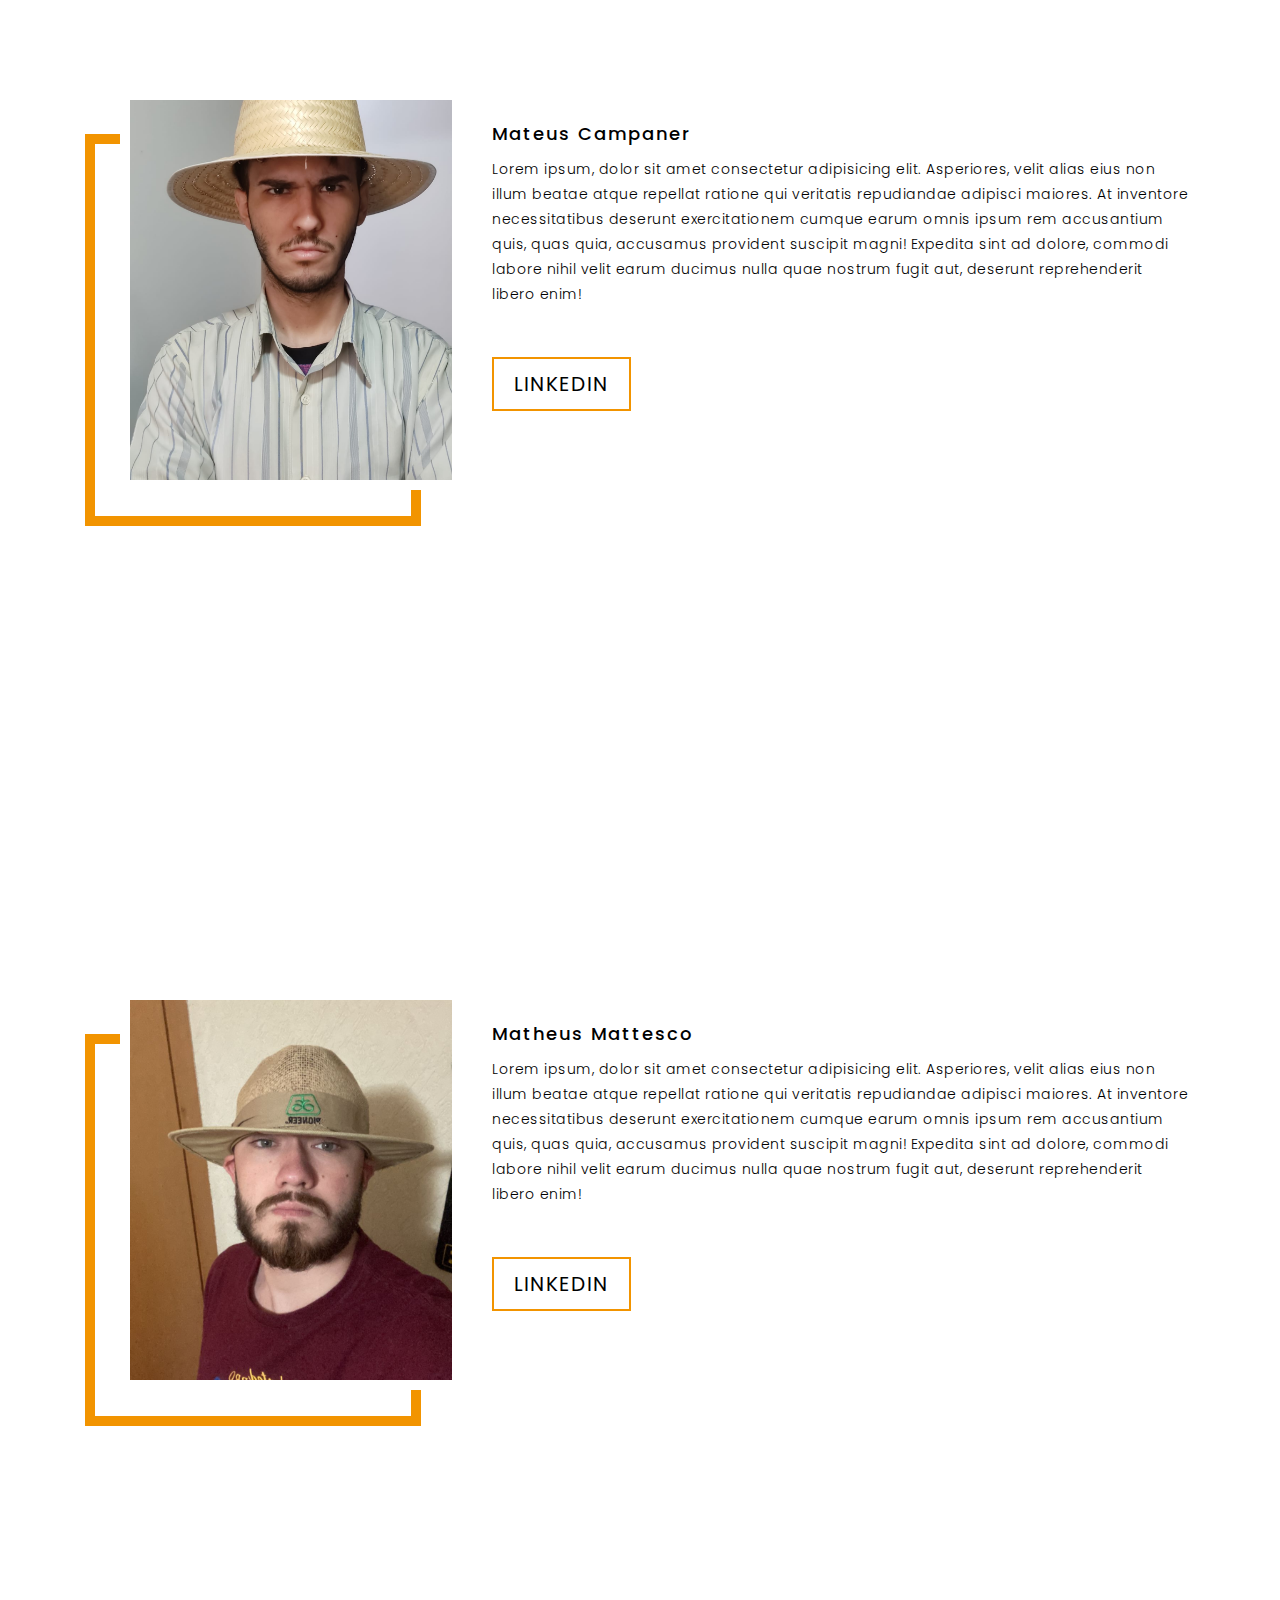
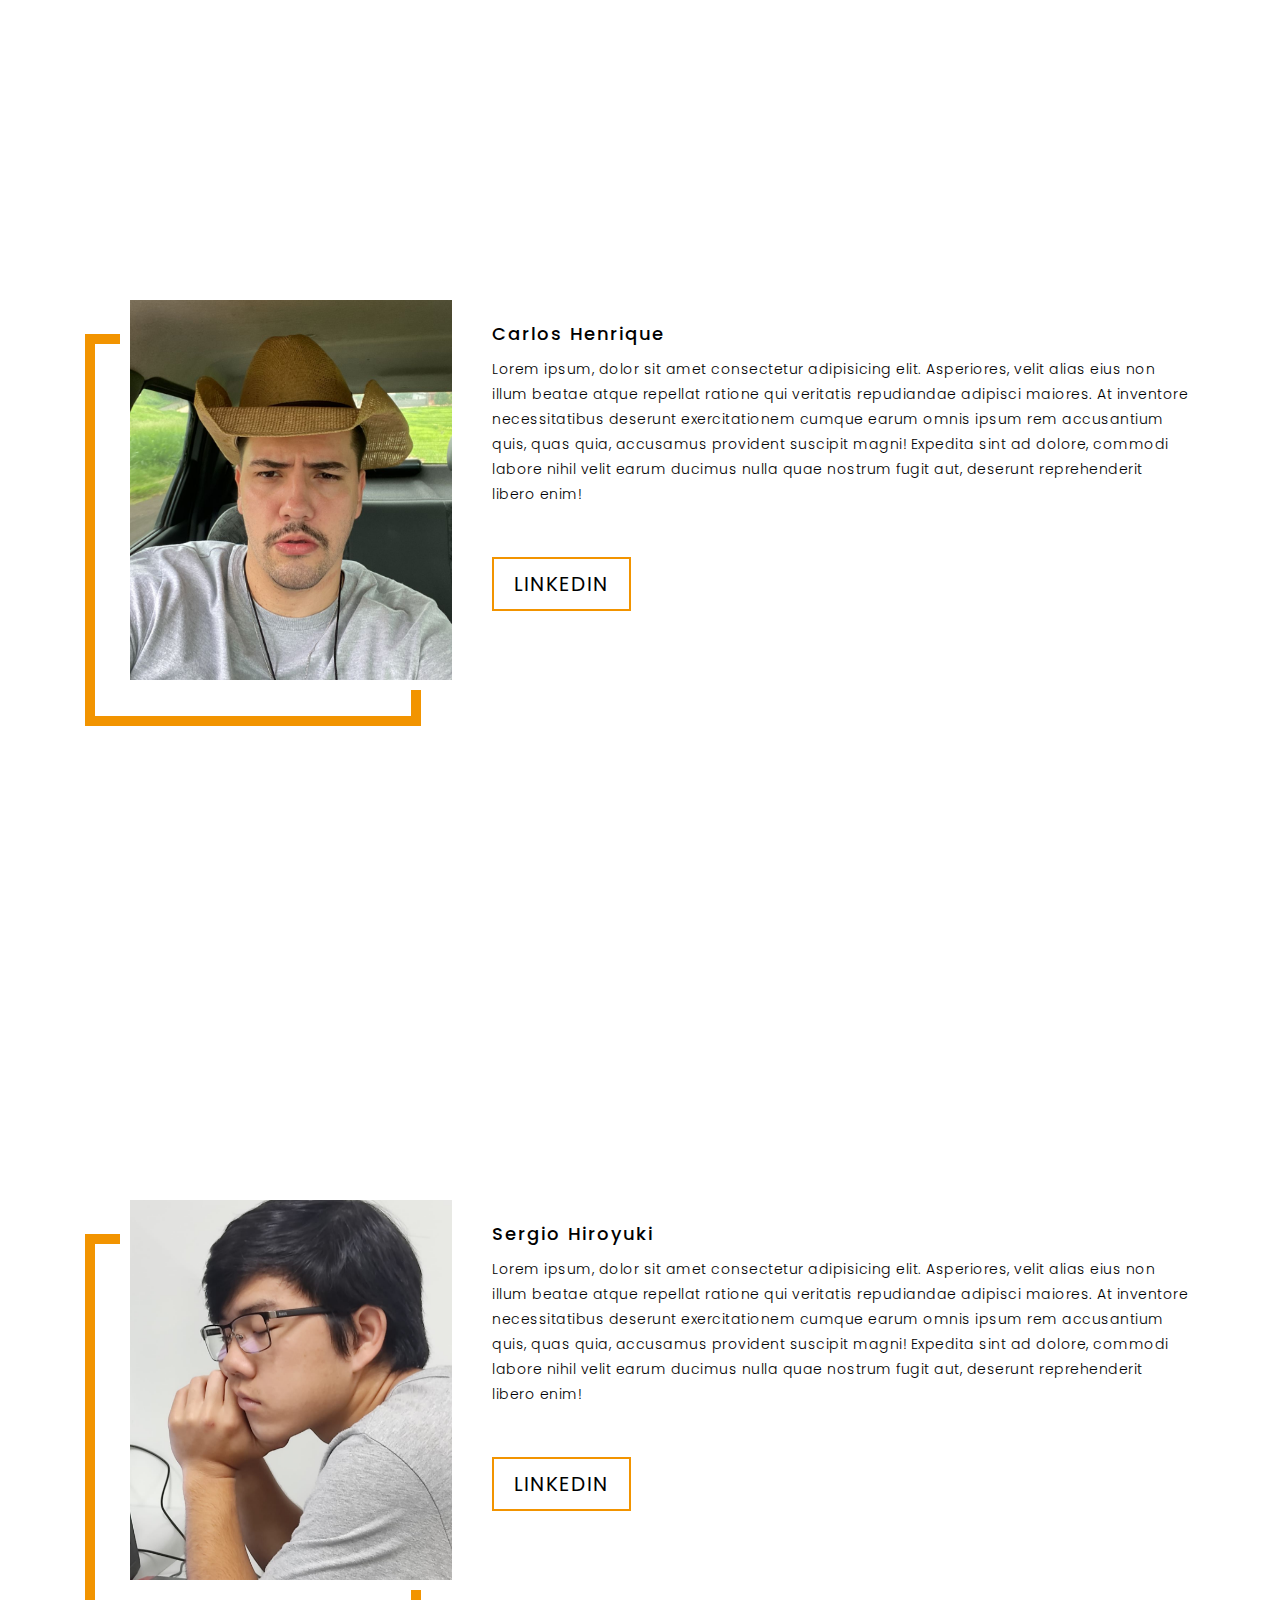
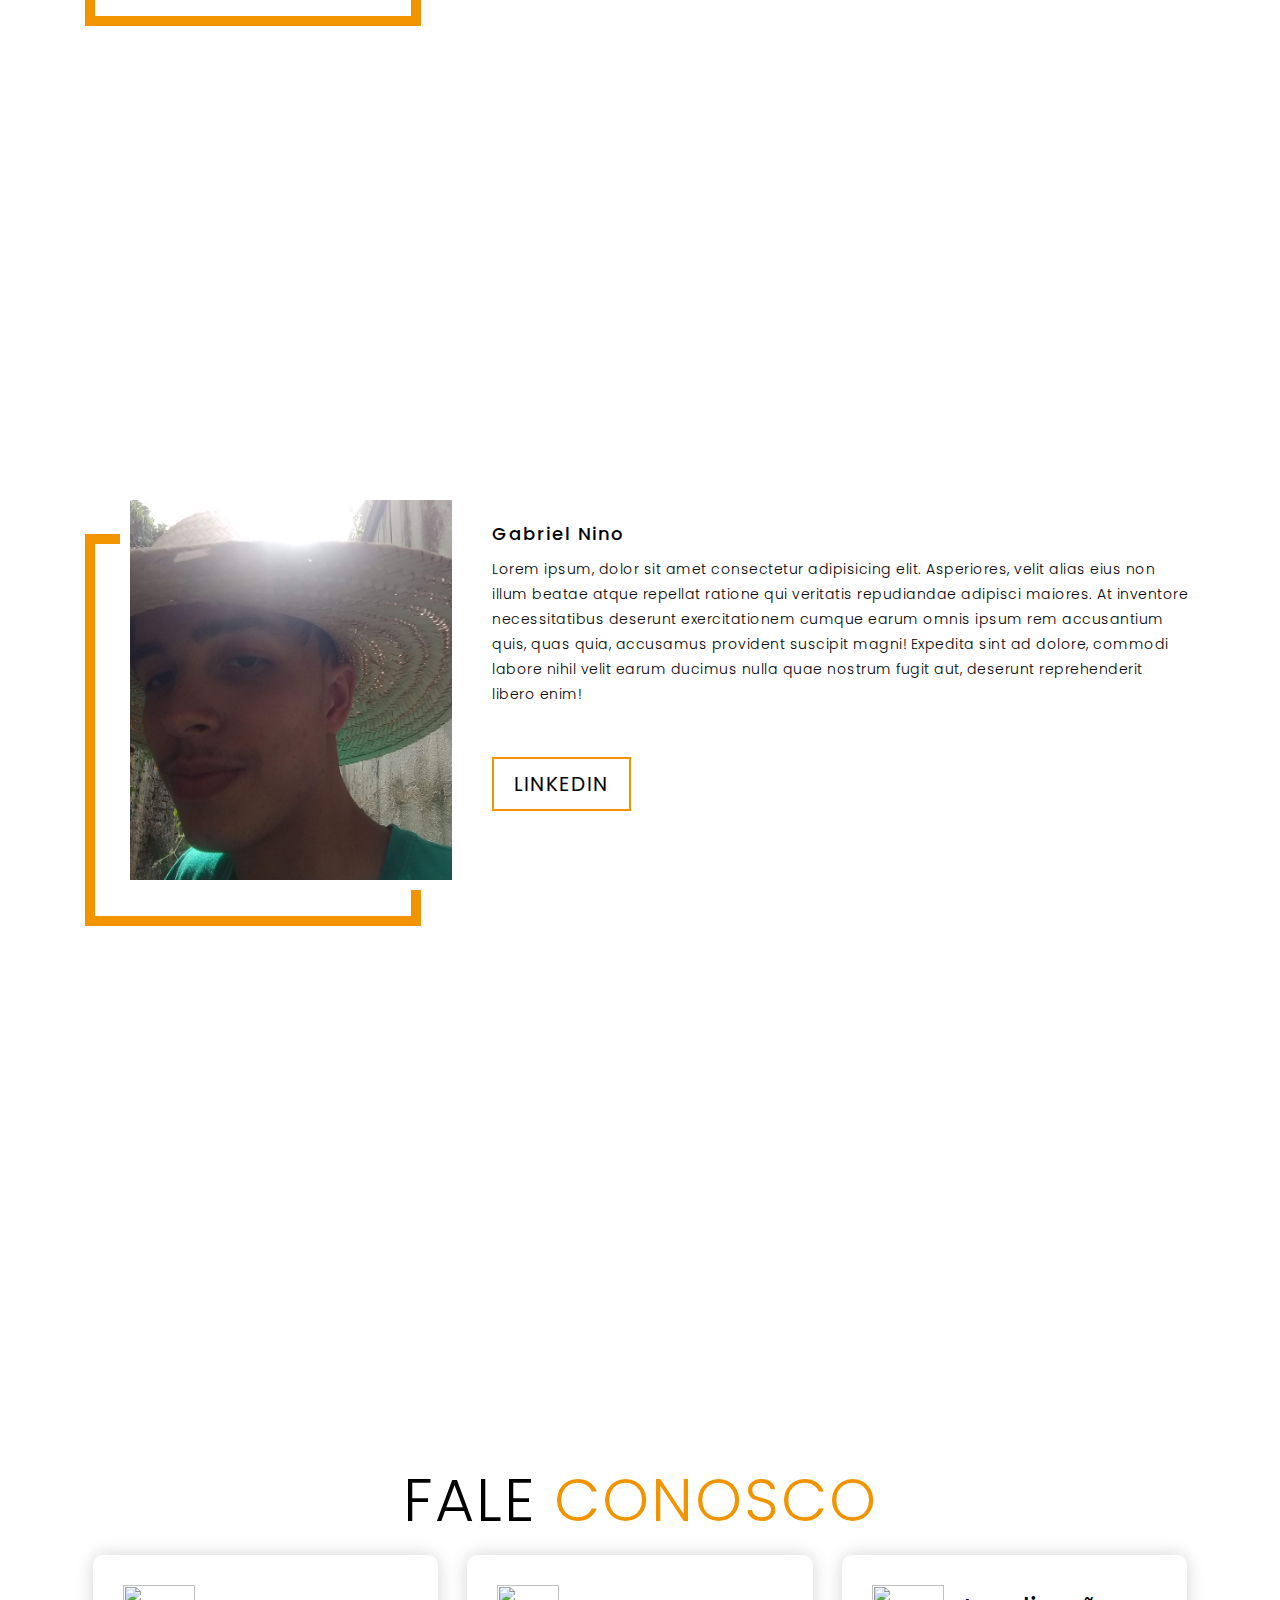
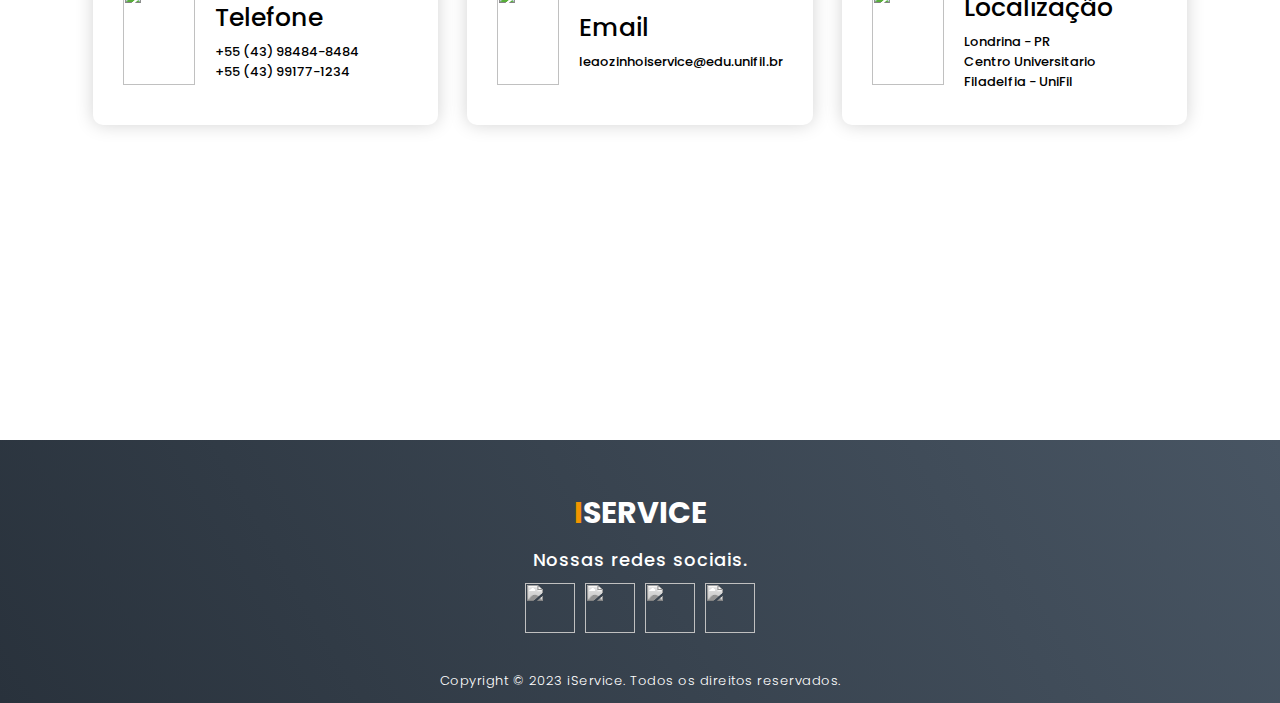
==== commit 95721c82: "atualização de imagens" ====
--- a/index.html
+++ b/index.html
@@ -15,7 +15,7 @@
     <div class="header container">
       <div class="nav-bar">
         <div class="brand">
-          <a href="#hero">
+          <a href="#home">
             <h1><span>i</span>Service</h1>
           </a>
         </div>
@@ -24,7 +24,7 @@
             <div class="bar"></div>
           </div>
           <ul>
-            <li><a href="#hero" data-after="Home">Home</a></li>
+            <li><a href="#home" data-after="Home">Home</a></li>
             <li><a href="#services" data-after="Service">Serviços</a></li>
             <li><a href="#projects" data-after="Projects">Blogger</a></li>
             <li><a href="#about" data-after="About">Sobre</a></li>
@@ -37,9 +37,9 @@
   <!-- End Header -->
 
 
-  <!-- Hero Section  -->
-  <section id="hero">
-    <div class="hero container">
+  <!-- home Section  -->
+  <section id="home">
+    <div class="home container">
       <div>
         <h1>Declare seu I.R<span></span></h1>
         <h1>com o mascote da<span></span></h1>
@@ -48,7 +48,7 @@
       </div>
     </div>
   </section>
-  <!-- End Hero Section  -->
+  <!-- End home Section  -->
 
   <!-- Service Section -->
   <section id="services">
@@ -93,7 +93,7 @@
             </p>
           </div>
           <div class="project-img">
-            <img src="./img/img-1.png" alt="img">
+            <img src="./img/background-lion.jpg" alt="img">
           </div>
         </div>
         <div class="project-item">
@@ -106,7 +106,7 @@
               problemas futuros.</p>
           </div>
           <div class="project-img">
-            <img src="./img/img-1.png" alt="img">
+            <img src="./img/background-lion.jpg" alt="img">
           </div>
         </div>
         <div class="project-item">
@@ -119,7 +119,7 @@
             </p>
           </div>
           <div class="project-img">
-            <img src="./img/img-1.png" alt="img">
+            <img src="./img/background-lion.jpg" alt="img">
           </div>
         </div>
         <div class="project-item">
@@ -133,7 +133,7 @@
             </p>
           </div>
           <div class="project-img">
-            <img src="./img/img-1.png" alt="img">
+            <img src="./img/background-lion.jpg" alt="img">
           </div>
         </div>
       </div>
@@ -146,7 +146,7 @@
     <div class="about container">
       <div class="col-left">
         <div class="about-img">
-          <img src="./img/img-2.png" alt="img">
+          <img src="./img/background-lion.jpg" alt="img">
         </div>
       </div>
       <div class="col-right">
@@ -163,7 +163,7 @@
     <div class="about container">
       <div class="col-left">
         <div class="about-img">
-          <img src="./img/img-2.png" alt="img">
+          <img src="./img/campaner-about2.jpg" alt="img">
         </div>
       </div>
       <div class="col-right">
@@ -179,7 +179,7 @@
     <div class="about container">
       <div class="col-left">
         <div class="about-img">
-          <img src="./img/img-2.png" alt="img">
+          <img src="./img/tesco-about.jpg" alt="img">
         </div>
       </div>
       <div class="col-right">
@@ -195,7 +195,7 @@
     <div class="about container">
       <div class="col-left">
         <div class="about-img">
-          <img src="./img/img-2.png" alt="img">
+          <img src="./img/carlao-about.jpg" alt="img">
         </div>
       </div>
       <div class="col-right">
@@ -211,7 +211,7 @@
     <div class="about container">
       <div class="col-left">
         <div class="about-img">
-          <img src="./img/img-2.png" alt="img">
+          <img src="./img/serginho-about.jpg" alt="img">
         </div>
       </div>
       <div class="col-right">
@@ -227,7 +227,7 @@
     <div class="about container">
       <div class="col-left">
         <div class="about-img">
-          <img src="./img/img-2.png" alt="img">
+          <img src="./img/nino-about.jpg" alt="img">
         </div>
       </div>
       <div class="col-right">
--- a/style.css
+++ b/style.css
@@ -226,16 +226,16 @@
 
 /* End Header section */
 
-/* Hero Section */
-#hero {
-	background-image: url(./img/lion-794962_1920.jpg);
+/* home Section */
+#home {
+	background-image: url(./img/background-lion2.jpg);
 	background-size: cover;
 	background-position: right center;
 	position: relative;
 	z-index: 1;
 }
 
-#hero::after {
+#home::after {
 	content: '';
 	position: absolute;
 	left: 0;
@@ -247,14 +247,13 @@
 	z-index: -1;
 }
 
-#hero .hero {
+#home .home {
 	max-width: 1200px;
 	margin: 0 auto;
-	padding: 0 50px;
 	justify-content: flex-start;
 }
 
-#hero h1 {
+#home h1 {
 	display: block;
 	width: fit-content;
 	font-size: 4rem;
@@ -264,20 +263,20 @@
 	animation-delay: 1s;
 }
 
-#hero h1:nth-child(1) {
+#home h1:nth-child(1) {
 	animation-delay: 1s;
 }
 
-#hero h1:nth-child(2) {
+#home h1:nth-child(2) {
 	animation-delay: 2s;
 }
 
-#hero h1:nth-child(3) {
+#home h1:nth-child(3) {
 	animation: text_reveal_name 0.5s ease forwards;
 	animation-delay: 3s;
 }
 
-#hero h1 span {
+#home h1 span {
 	position: absolute;
 	top: 0;
 	left: 0;
@@ -288,19 +287,19 @@
 	animation-delay: 0.5s;
 }
 
-#hero h1:nth-child(1) span {
+#home h1:nth-child(1) span {
 	animation-delay: 0.5s;
 }
 
-#hero h1:nth-child(2) span {
+#home h1:nth-child(2) span {
 	animation-delay: 1.5s;
 }
 
-#hero h1:nth-child(3) span {
+#home h1:nth-child(3) span {
 	animation-delay: 2.5s;
 }
 
-/* End Hero Section */
+/* End home Section */
 
 /* Services Section */
 #services .services {
@@ -332,7 +331,7 @@
 	flex-direction: column;
 	padding: 30px;
 	border-radius: 10px;
-	background-image: url(./img/img-1.png);
+	background-image: url(./img/background-lion.jpg);
 	background-size: cover;
 	margin: 10px 5%;
 	position: relative;
@@ -664,12 +663,12 @@
 		font-size: 6rem;
 	}
 
-	/* Hero */
-	#hero h1 {
+	/* home */
+	#home h1 {
 		font-size: 7rem;
 	}
 
-	/* End Hero */
+	/* End home */
 
 	/* Services Section */
 	#services .service-bottom .service-item {
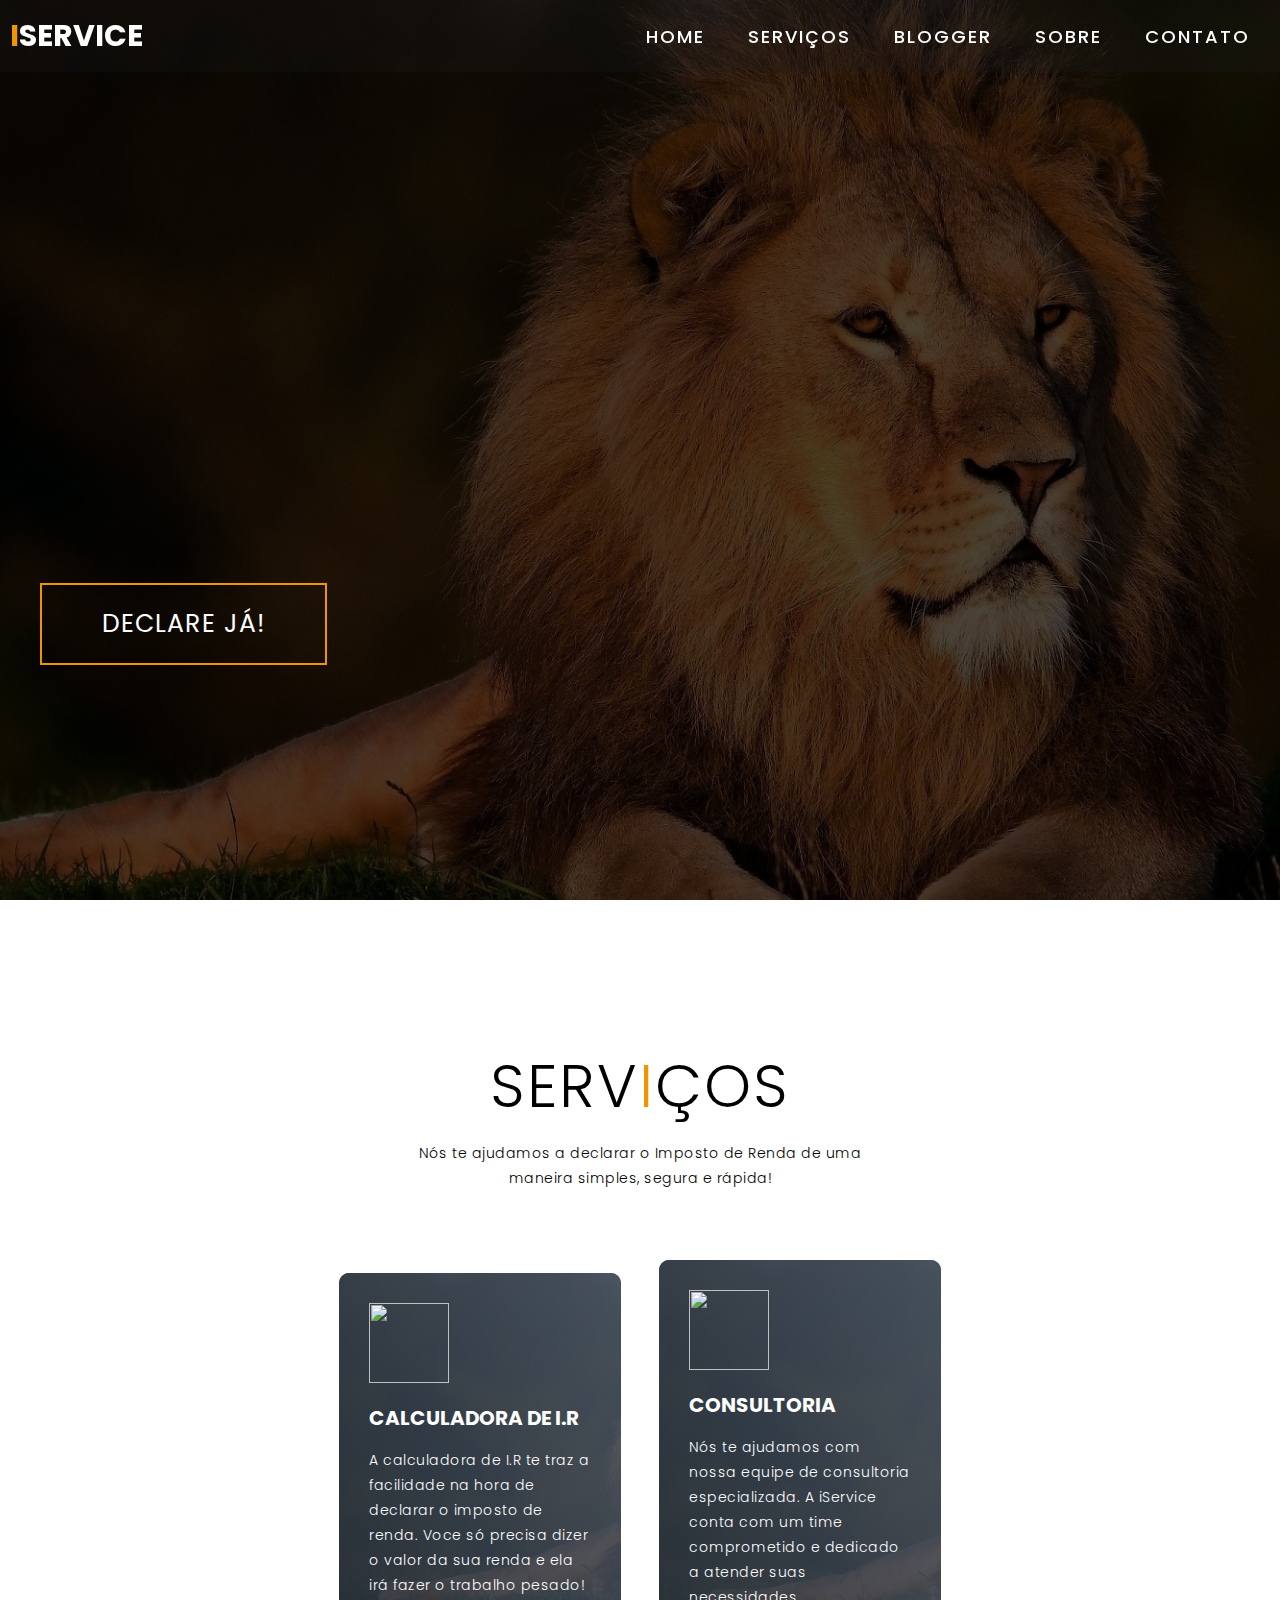
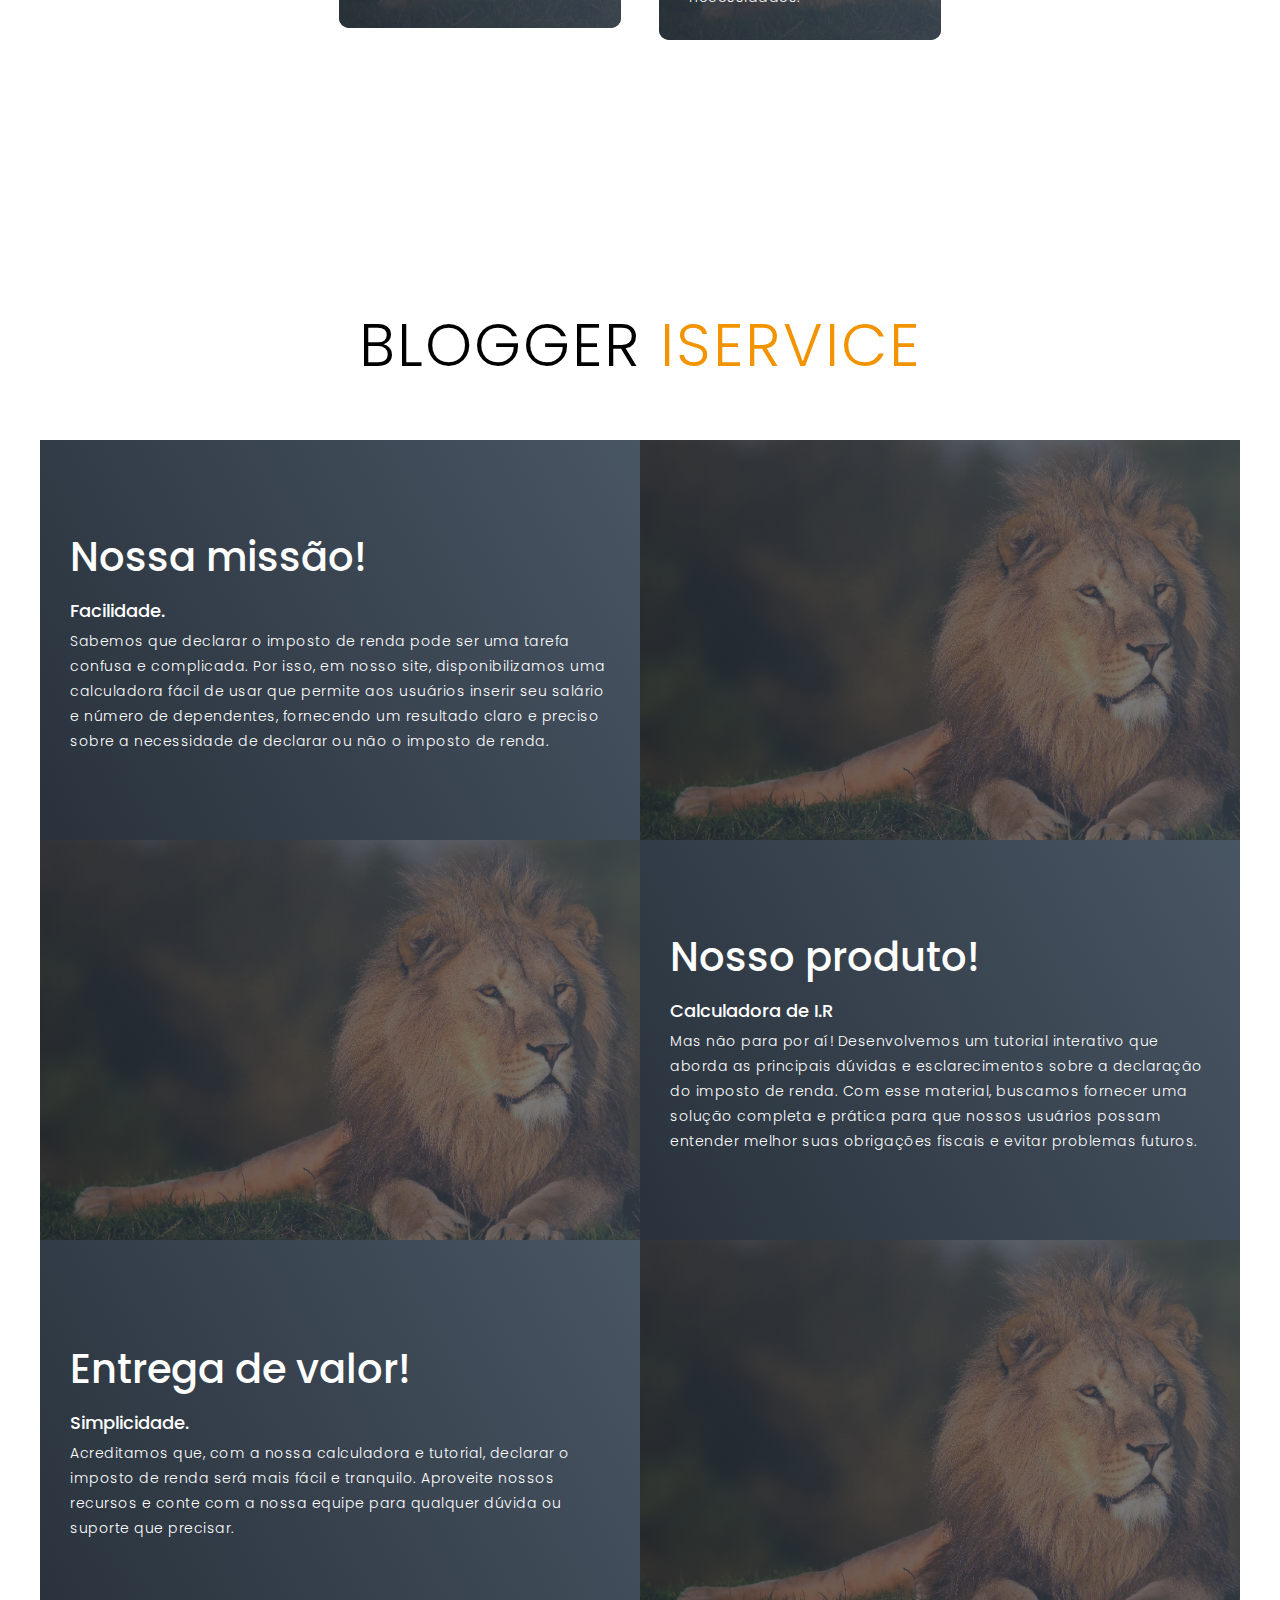
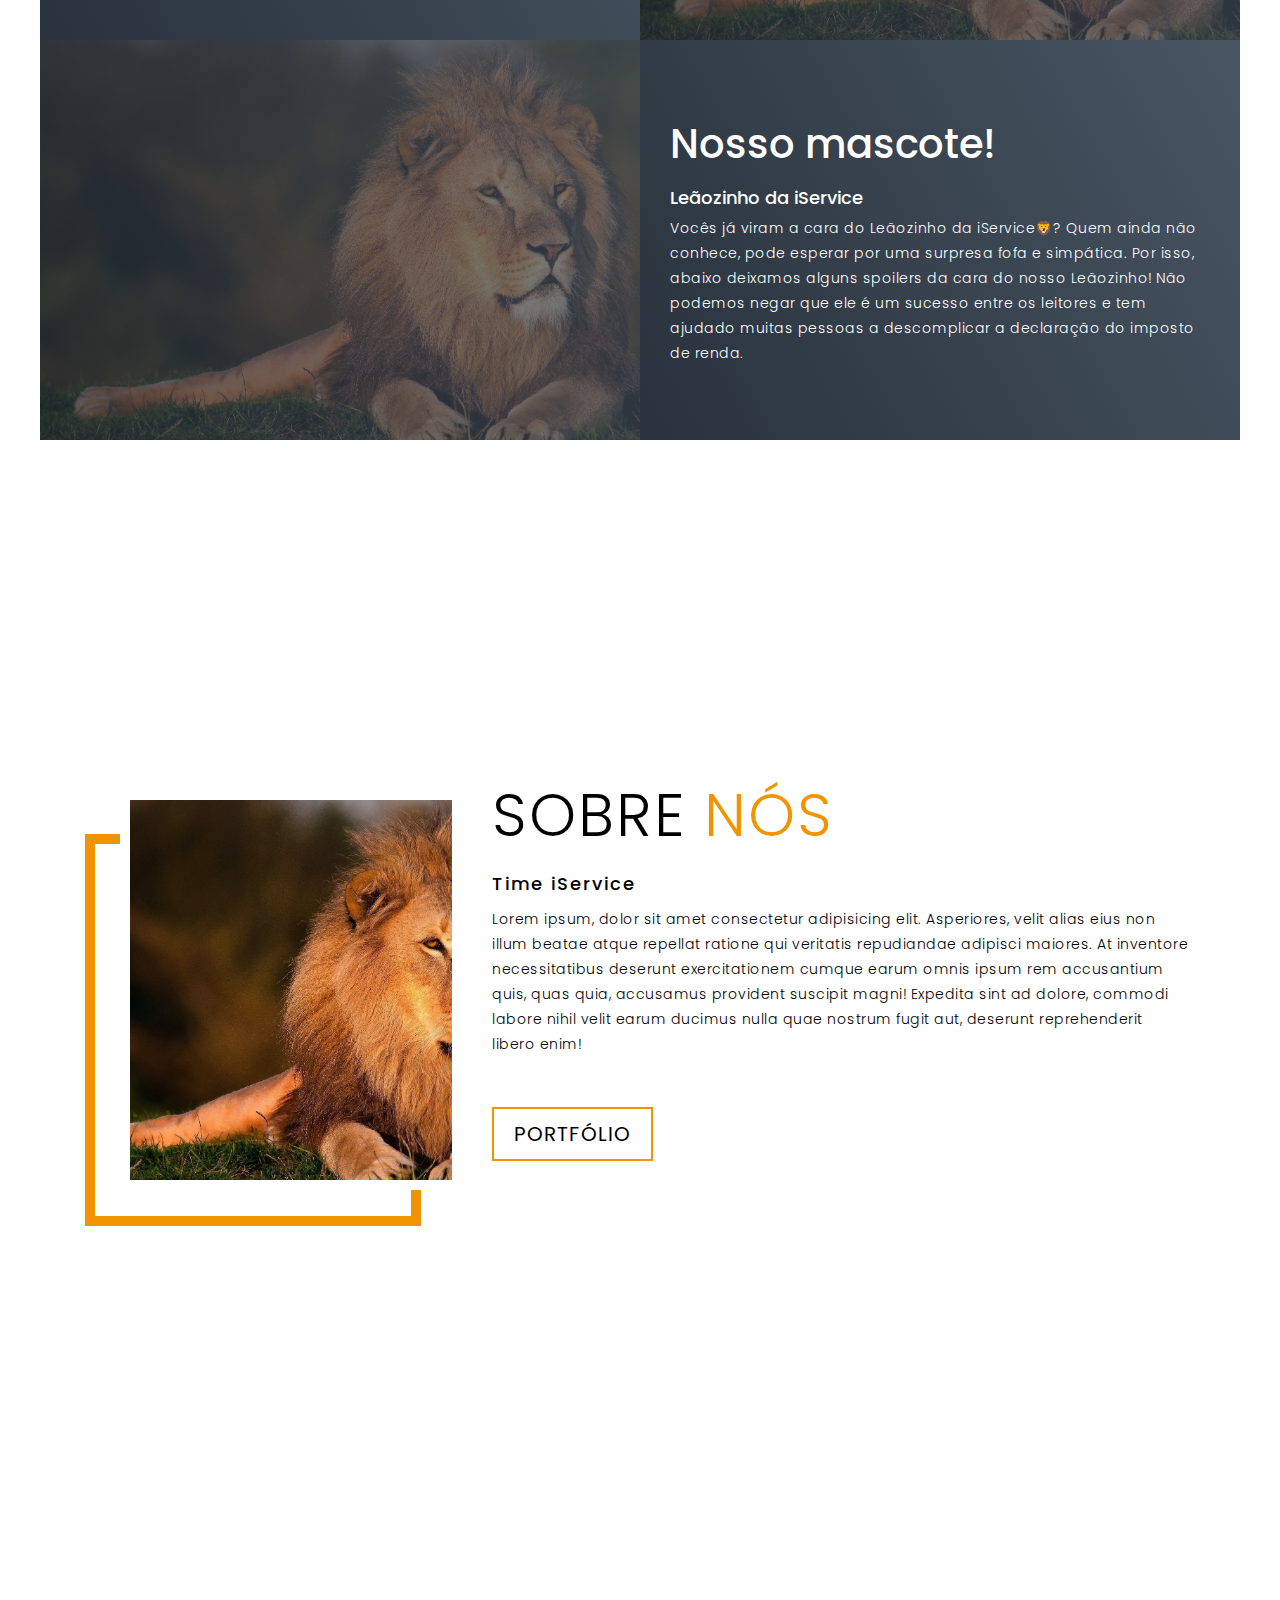
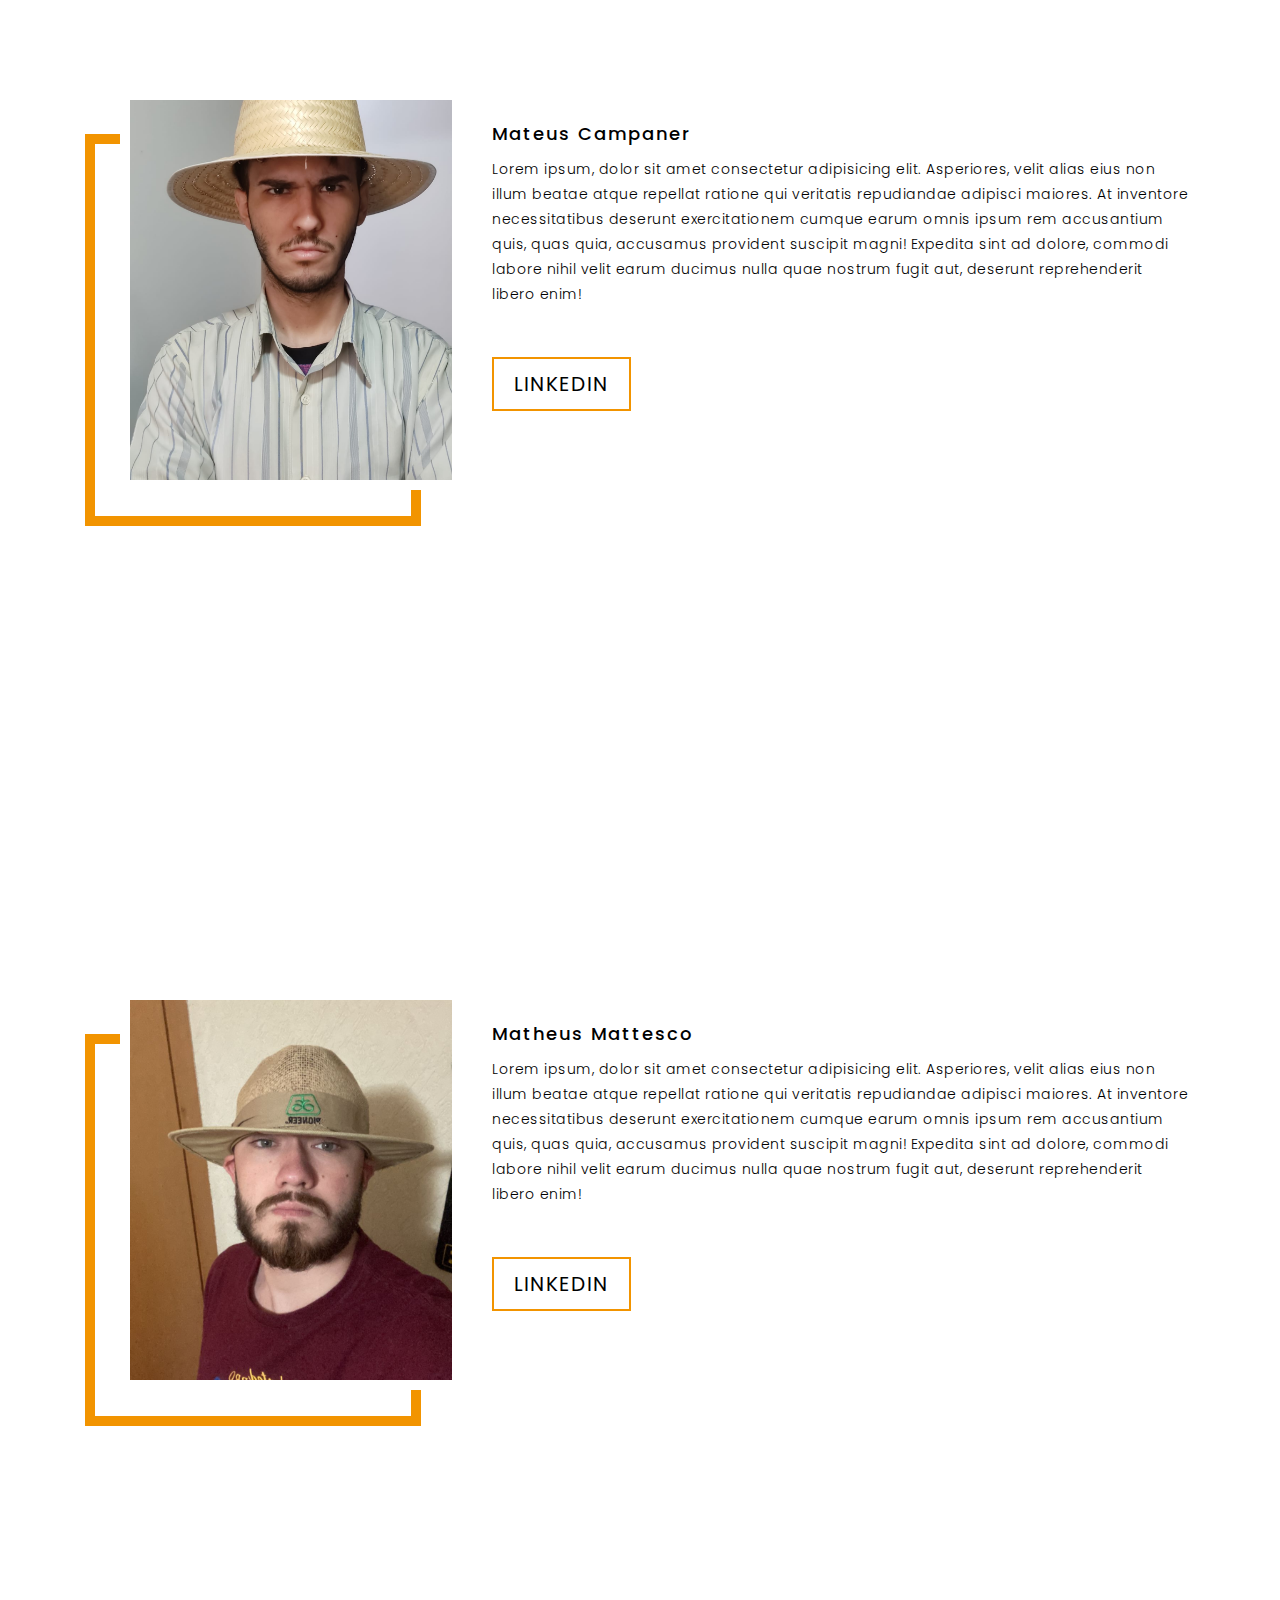
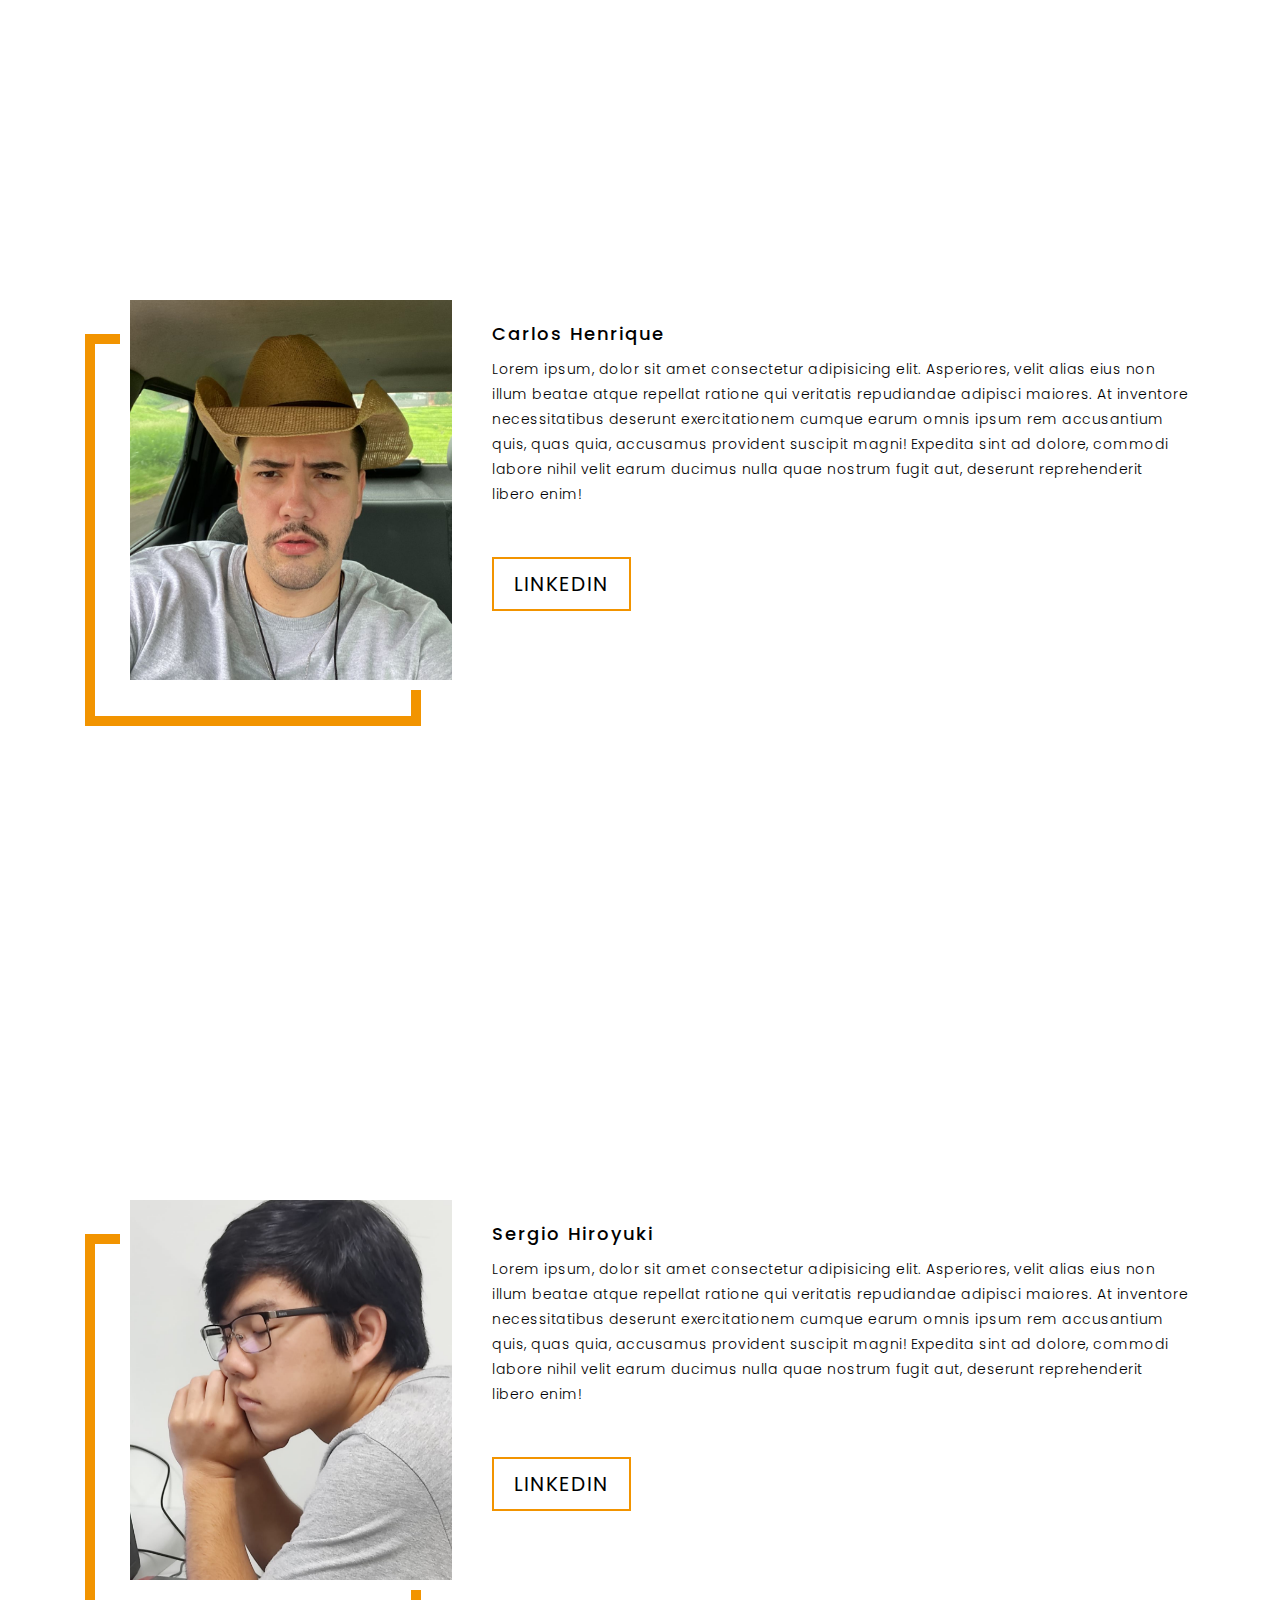
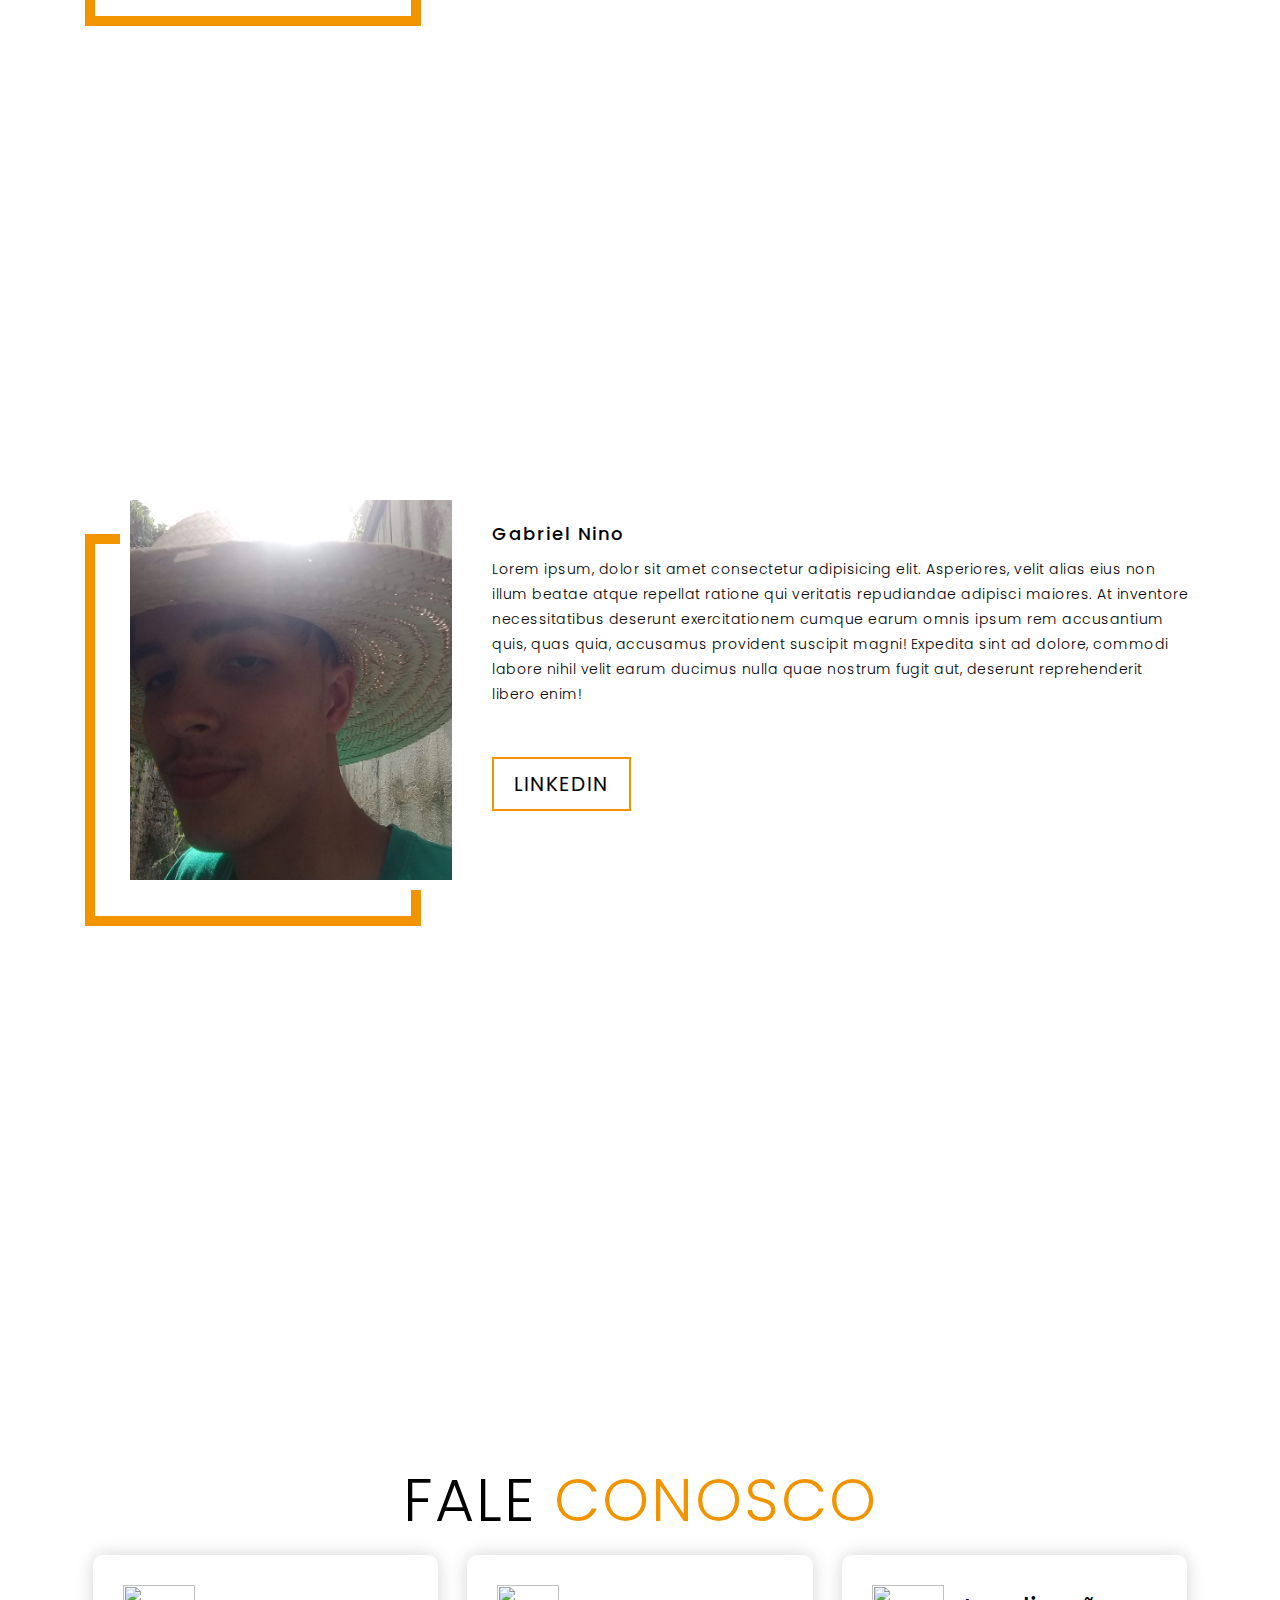
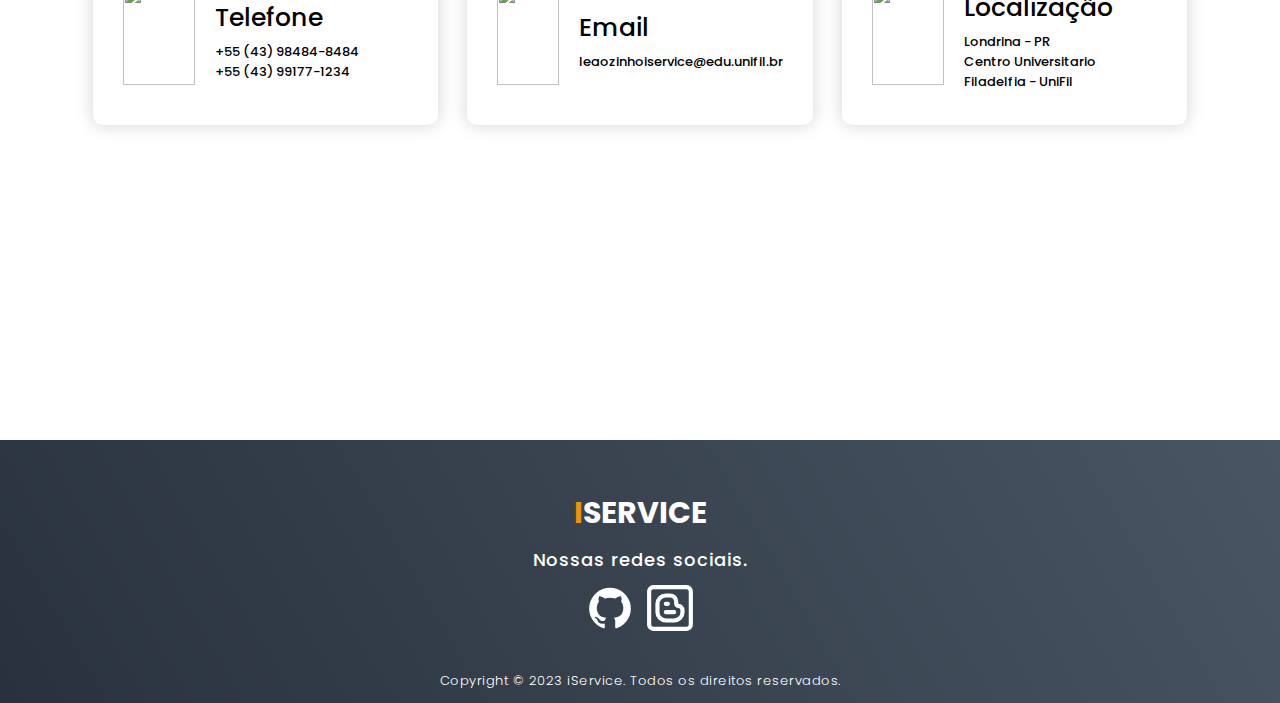
==== commit e77dc347: "Merge branch 'main' of https://github.com/gabrielniino/iService-webSite into main" ====
--- a/index.html
+++ b/index.html
@@ -287,16 +287,18 @@
       <h2>Nossas redes sociais.</h2>
       <div class="social-icon">
         <div class="social-item">
-          <a href="#"><img src="https://img.icons8.com/bubbles/100/000000/facebook-new.png" /></a>
+          <a href="#"><svg xmlns="http://www.w3.org/2000/svg" data-name="Layer 1" viewBox="0 0 24 24" id="github">
+              <path
+                d="M12,2.2467A10.00042,10.00042,0,0,0,8.83752,21.73419c.5.08752.6875-.21247.6875-.475,0-.23749-.01251-1.025-.01251-1.86249C7,19.85919,6.35,18.78423,6.15,18.22173A3.636,3.636,0,0,0,5.125,16.8092c-.35-.1875-.85-.65-.01251-.66248A2.00117,2.00117,0,0,1,6.65,17.17169a2.13742,2.13742,0,0,0,2.91248.825A2.10376,2.10376,0,0,1,10.2,16.65923c-2.225-.25-4.55-1.11254-4.55-4.9375a3.89187,3.89187,0,0,1,1.025-2.6875,3.59373,3.59373,0,0,1,.1-2.65s.83747-.26251,2.75,1.025a9.42747,9.42747,0,0,1,5,0c1.91248-1.3,2.75-1.025,2.75-1.025a3.59323,3.59323,0,0,1,.1,2.65,3.869,3.869,0,0,1,1.025,2.6875c0,3.83747-2.33752,4.6875-4.5625,4.9375a2.36814,2.36814,0,0,1,.675,1.85c0,1.33752-.01251,2.41248-.01251,2.75,0,.26251.1875.575.6875.475A10.0053,10.0053,0,0,0,12,2.2467Z"
+                fill="#ffffff" class="color000000 svgShape"></path>
+            </svg></a>
         </div>
         <div class="social-item">
-          <a href="#"><img src="https://img.icons8.com/bubbles/100/000000/instagram-new.png" /></a>
-        </div>
-        <div class="social-item">
-          <a href="#"><img src="https://img.icons8.com/bubbles/100/000000/twitter.png" /></a>
-        </div>
-        <div class="social-item">
-          <a href="#"><img src="https://img.icons8.com/bubbles/100/000000/behance.png" /></a>
+          <a href="#"><svg xmlns="http://www.w3.org/2000/svg" data-name="Layer 1" viewBox="0 0 24 24" id="blogger">
+              <path
+                d="M13.99121,13.00044h-4a1,1,0,0,0,0,2h4a1,1,0,0,0,0-2Zm-4-2h1a1,1,0,0,0,0-2h-1a1,1,0,0,0,0,2Zm6-1.001v-.999a4.004,4.004,0,0,0-4-4h-2a5.00589,5.00589,0,0,0-5,5v4a5.00589,5.00589,0,0,0,5,5h4a5.00589,5.00589,0,0,0,5-5v-1A3.00474,3.00474,0,0,0,15.99121,9.99946Zm0,.001v.001l-1-.001Zm1,4a3.00328,3.00328,0,0,1-3,3h-4a3.00328,3.00328,0,0,1-3-3v-4a3.00328,3.00328,0,0,1,3-3h2a2.0026,2.0026,0,0,1,2,2v1a2.0026,2.0026,0,0,0,2,2,1.00067,1.00067,0,0,1,1,1Zm3-13h-16a3.00328,3.00328,0,0,0-3,3v16a3.00328,3.00328,0,0,0,3,3h16a3.00328,3.00328,0,0,0,3-3v-16A3.00328,3.00328,0,0,0,19.99121,1.00044Zm1,19a1.00067,1.00067,0,0,1-1,1h-16a1.00067,1.00067,0,0,1-1-1v-16a1.00067,1.00067,0,0,1,1-1h16a1.00067,1.00067,0,0,1,1,1Z"
+                fill="#ffffff" class="color000000 svgShape"></path>
+            </svg></a>
         </div>
       </div>
       <p>Copyright © 2023 iService. Todos os direitos reservados.</p>
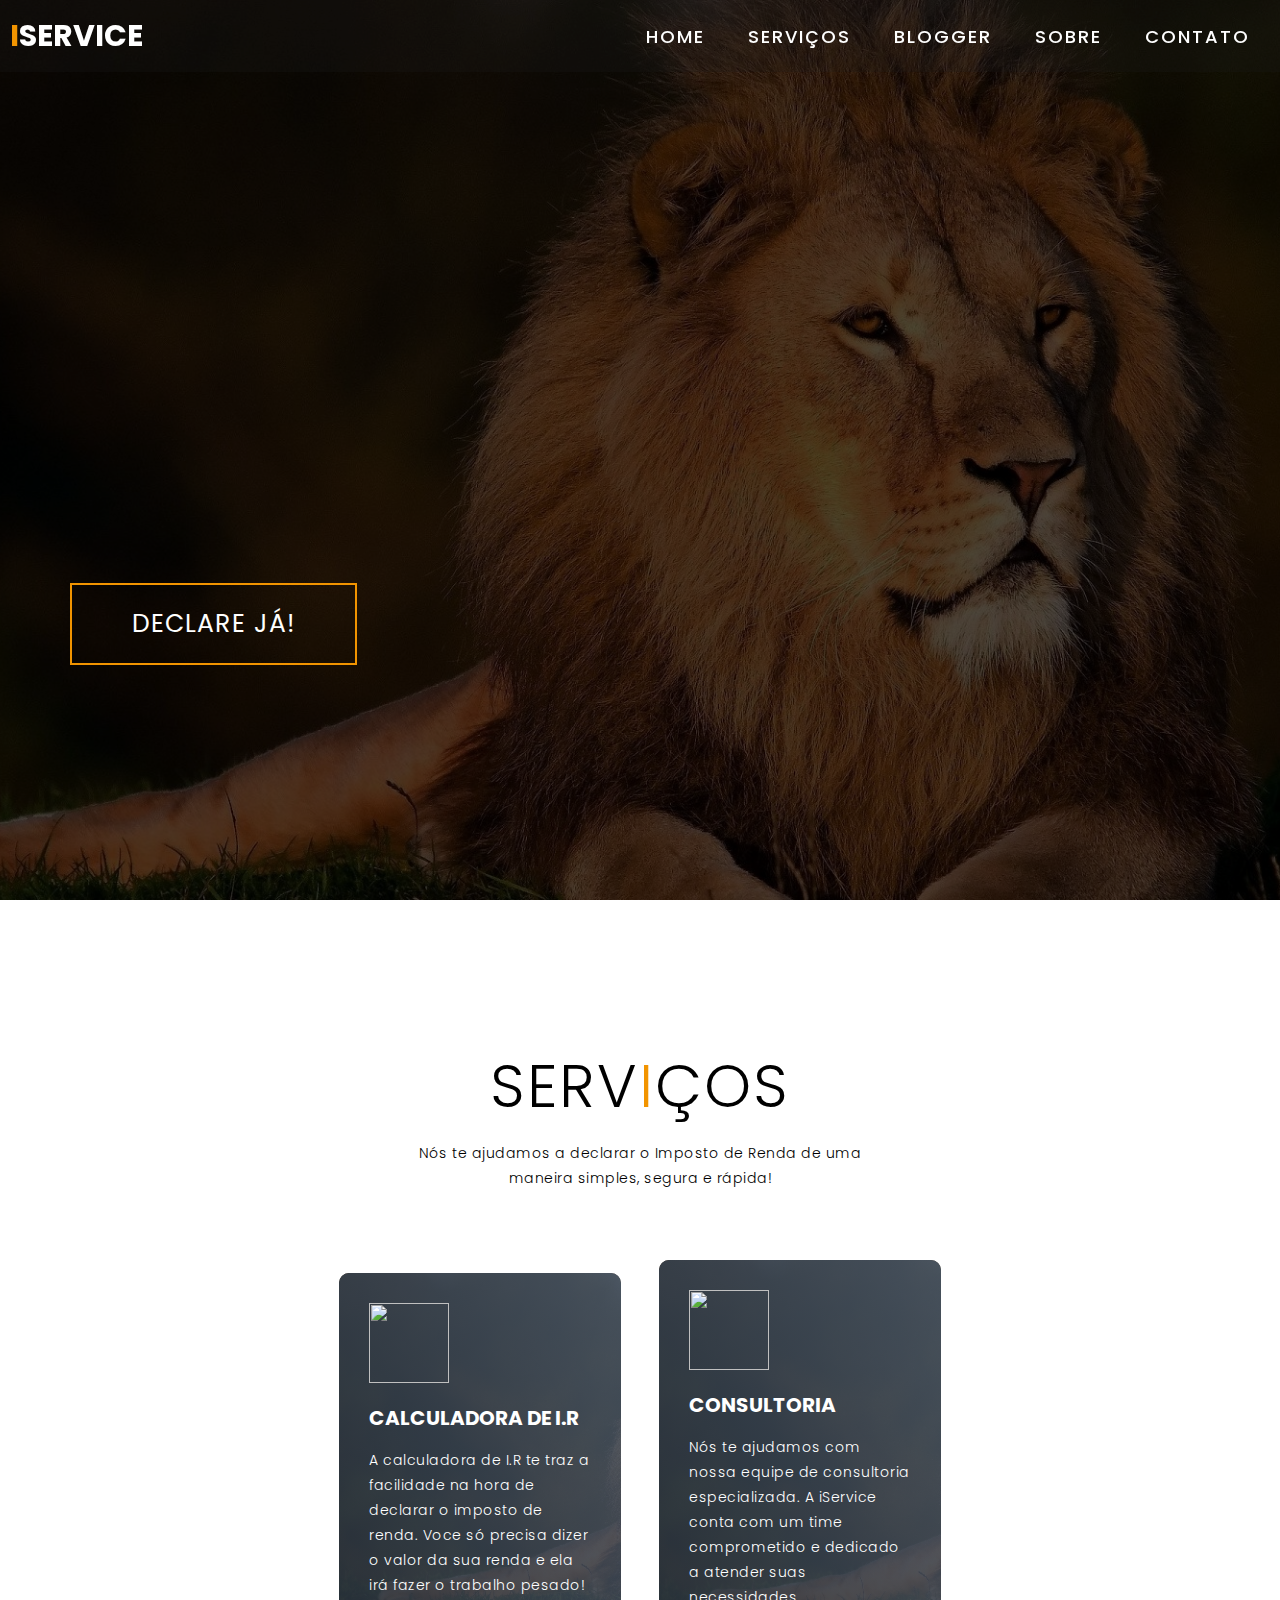
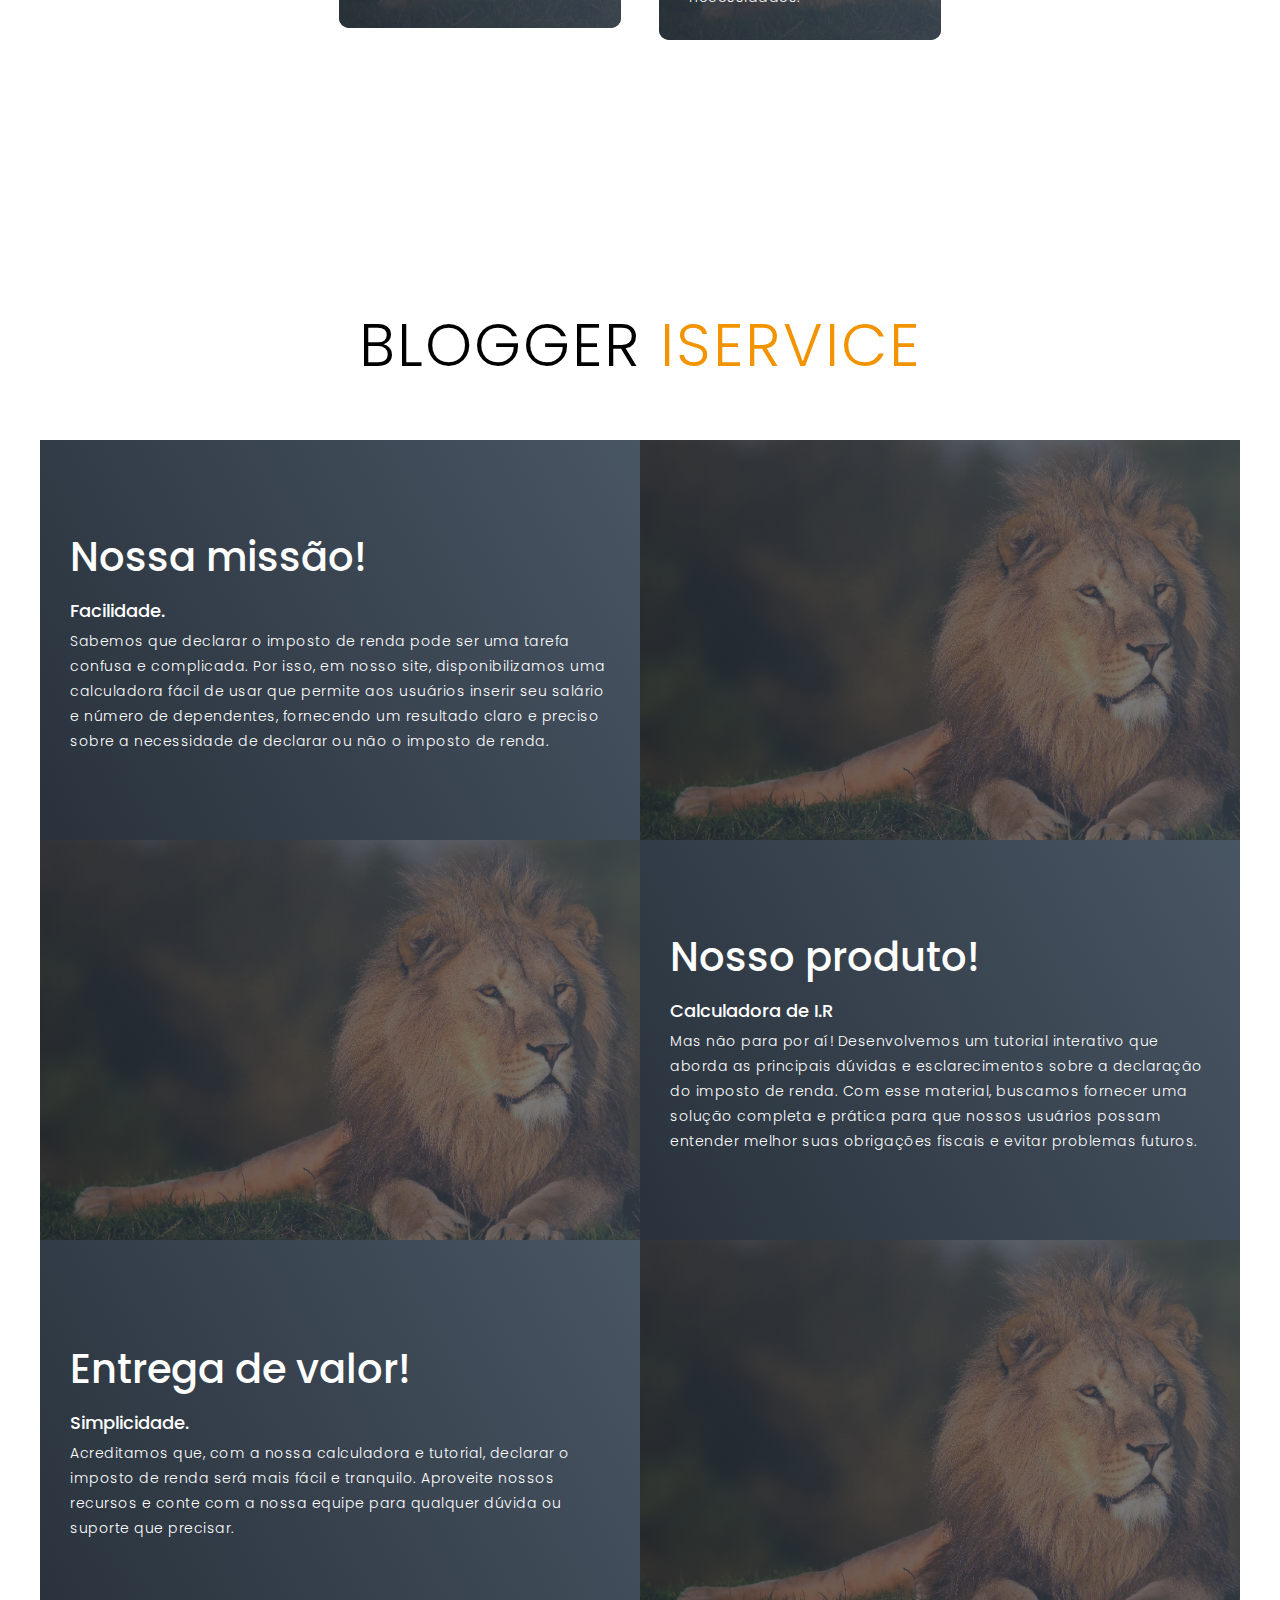
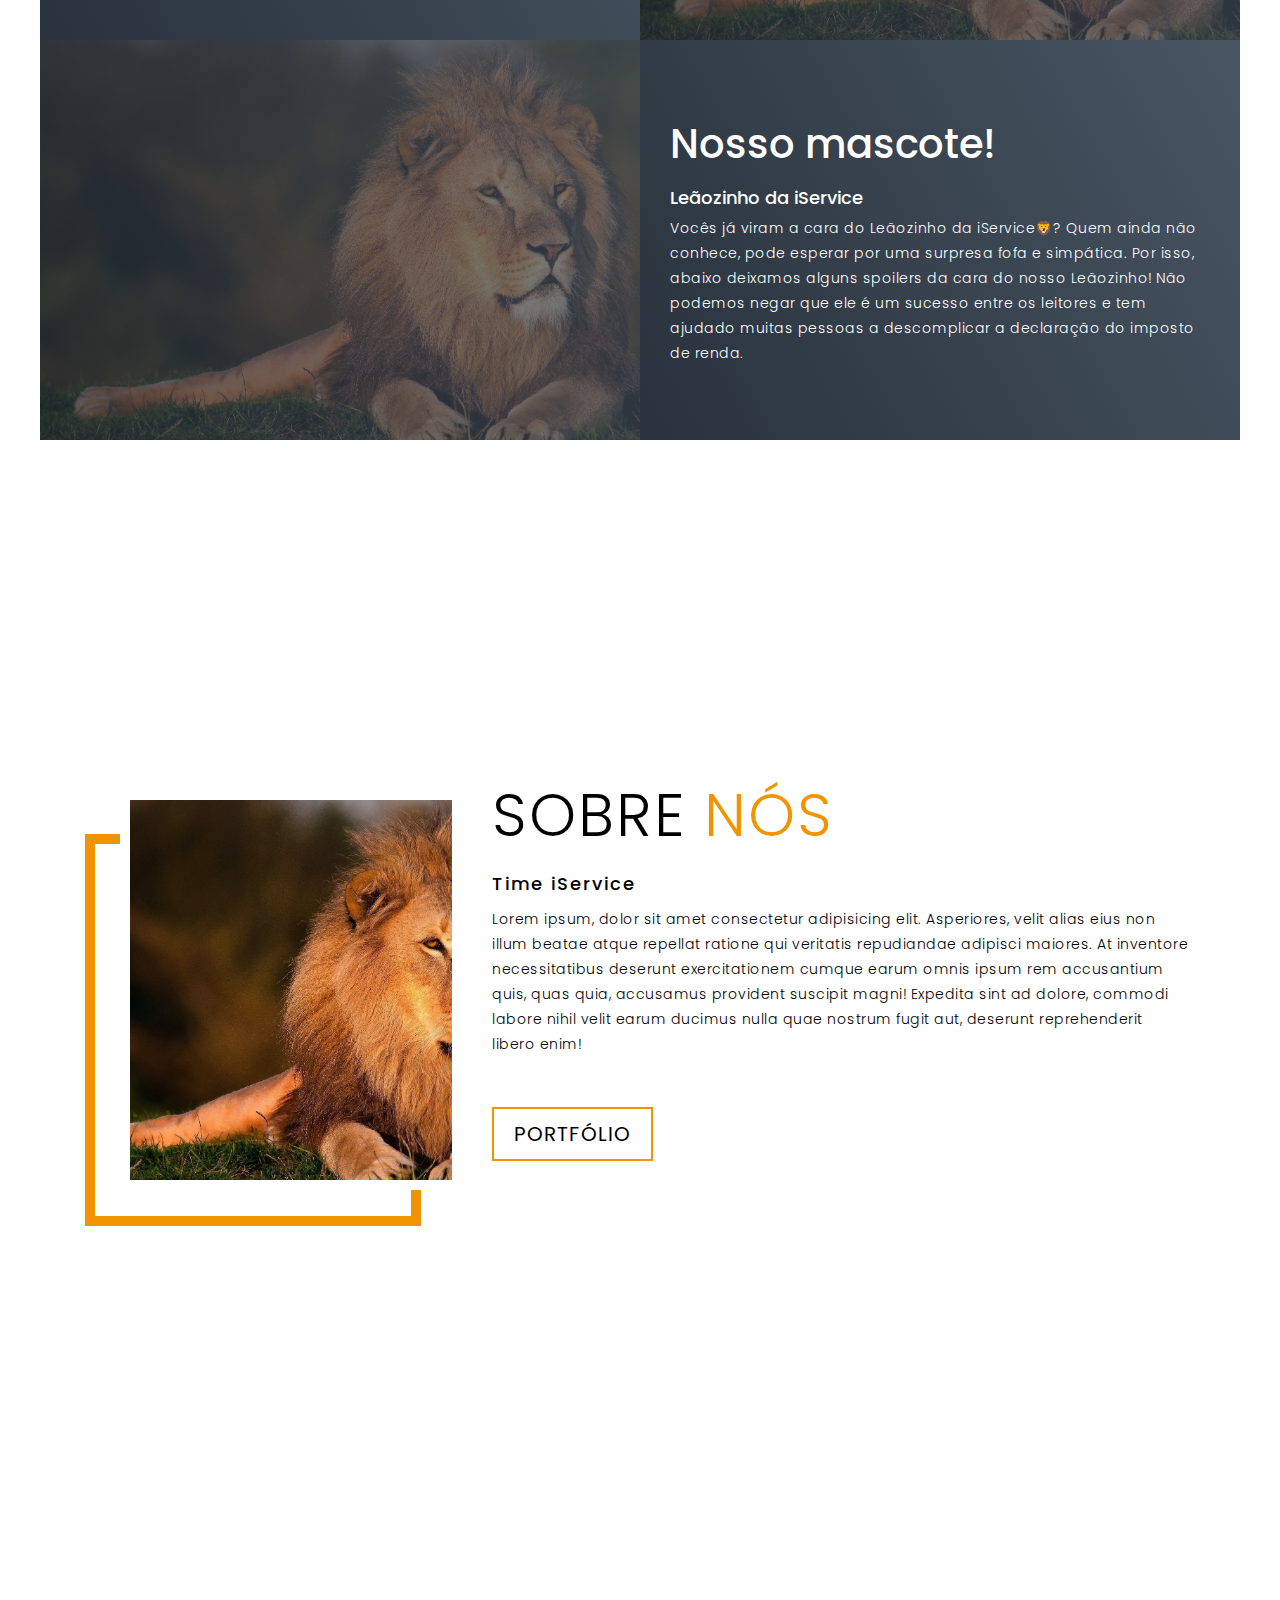
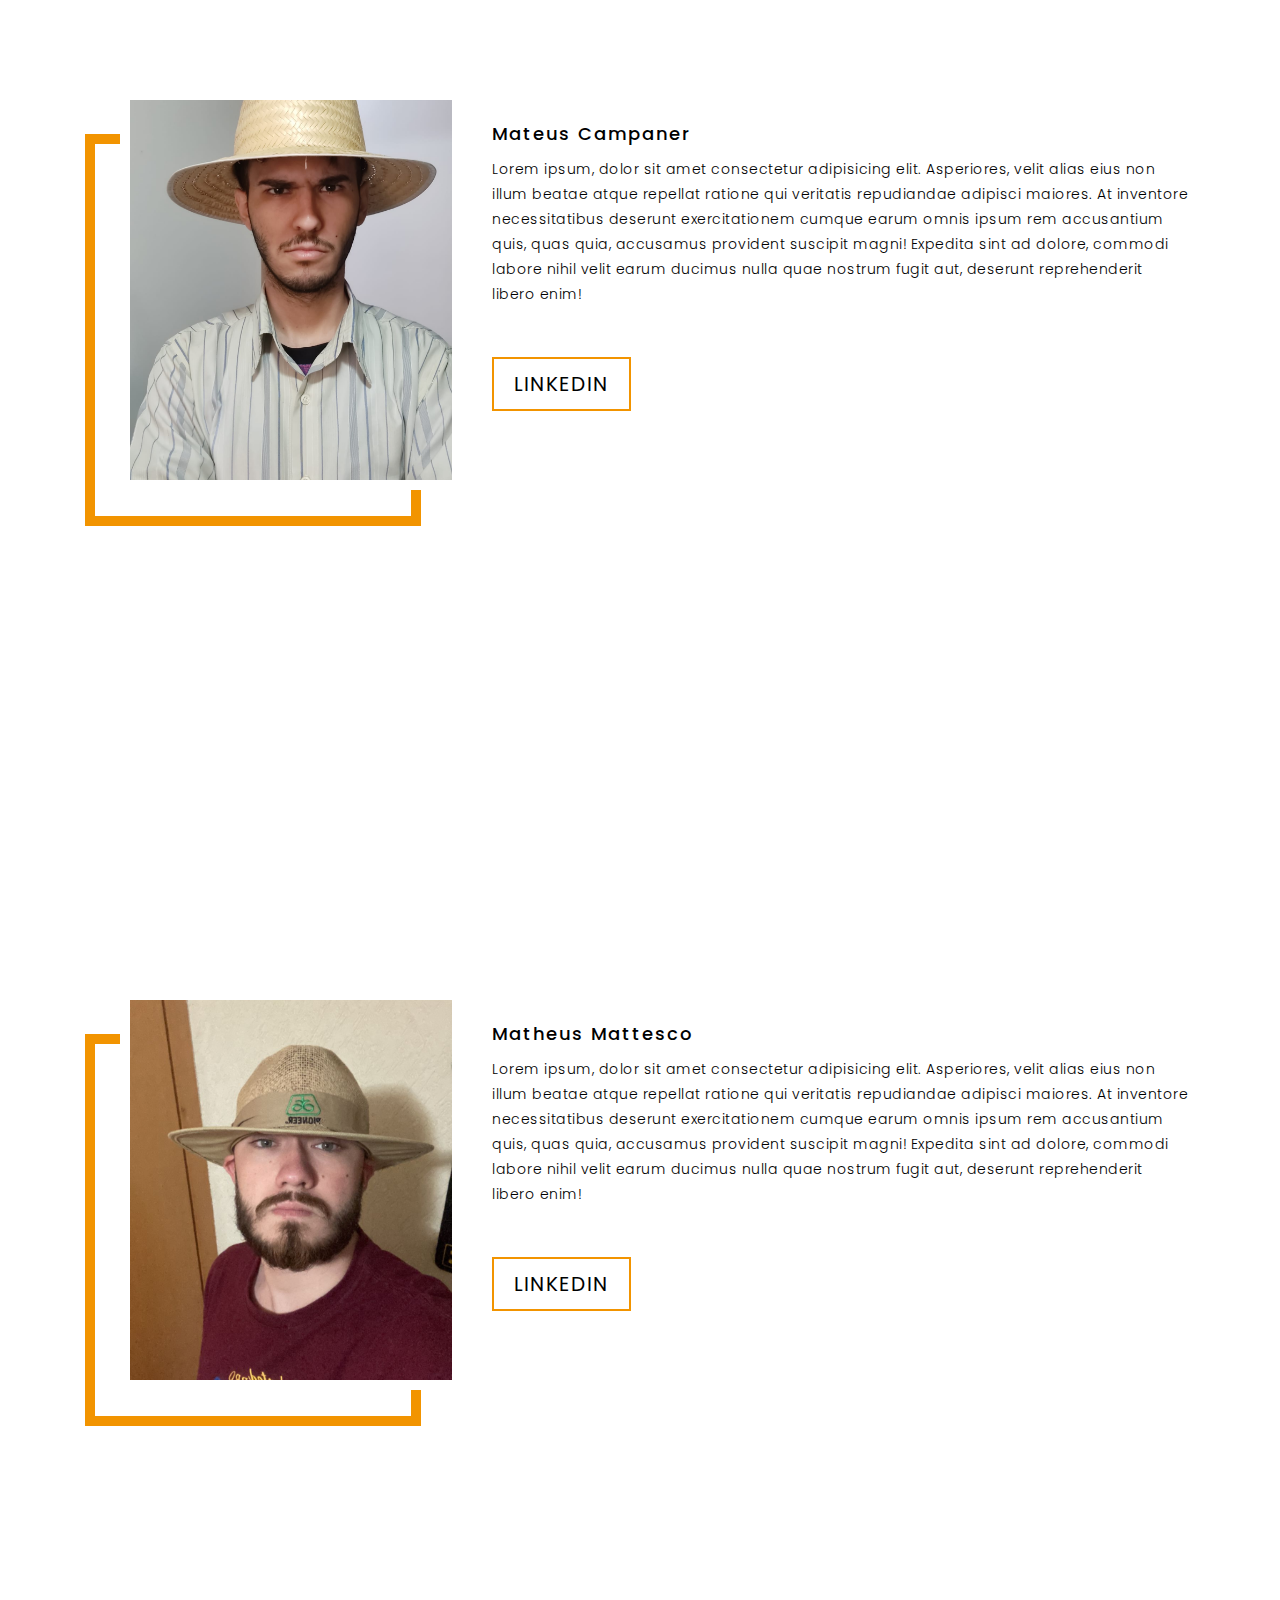
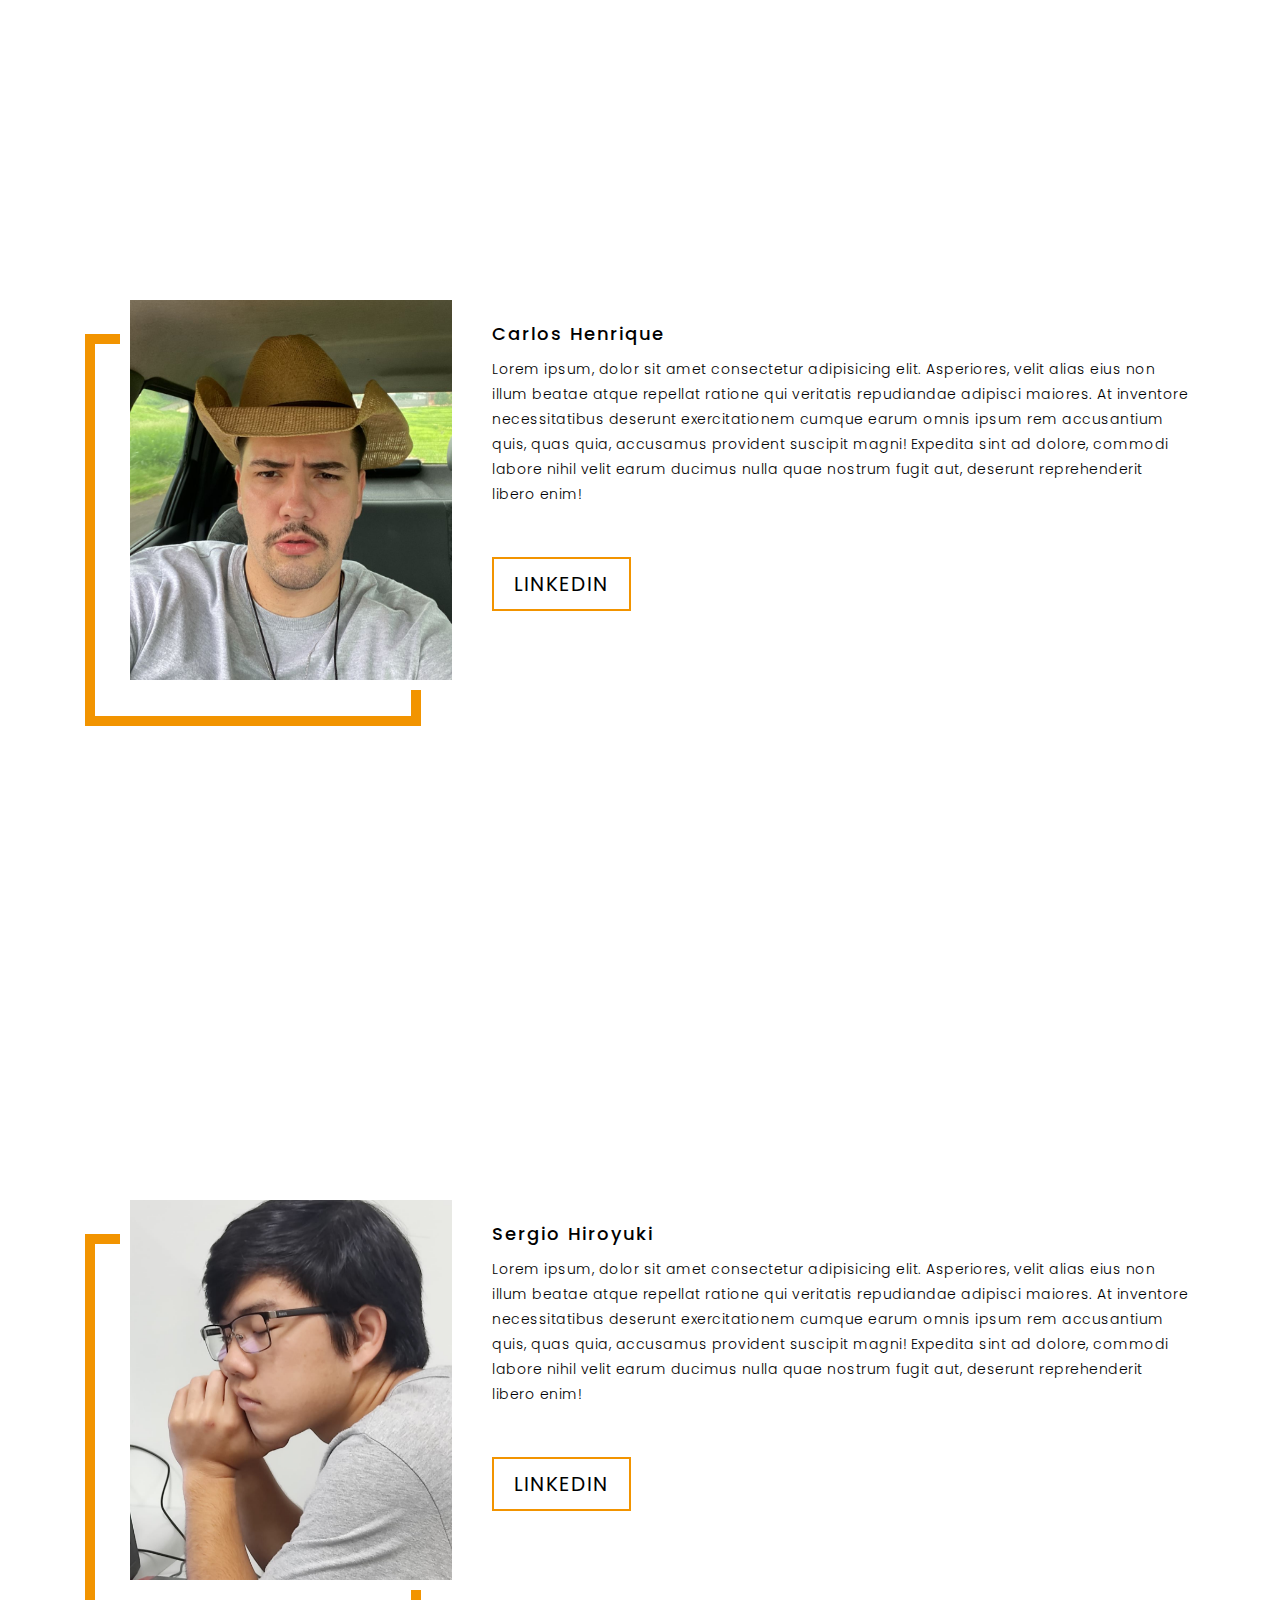
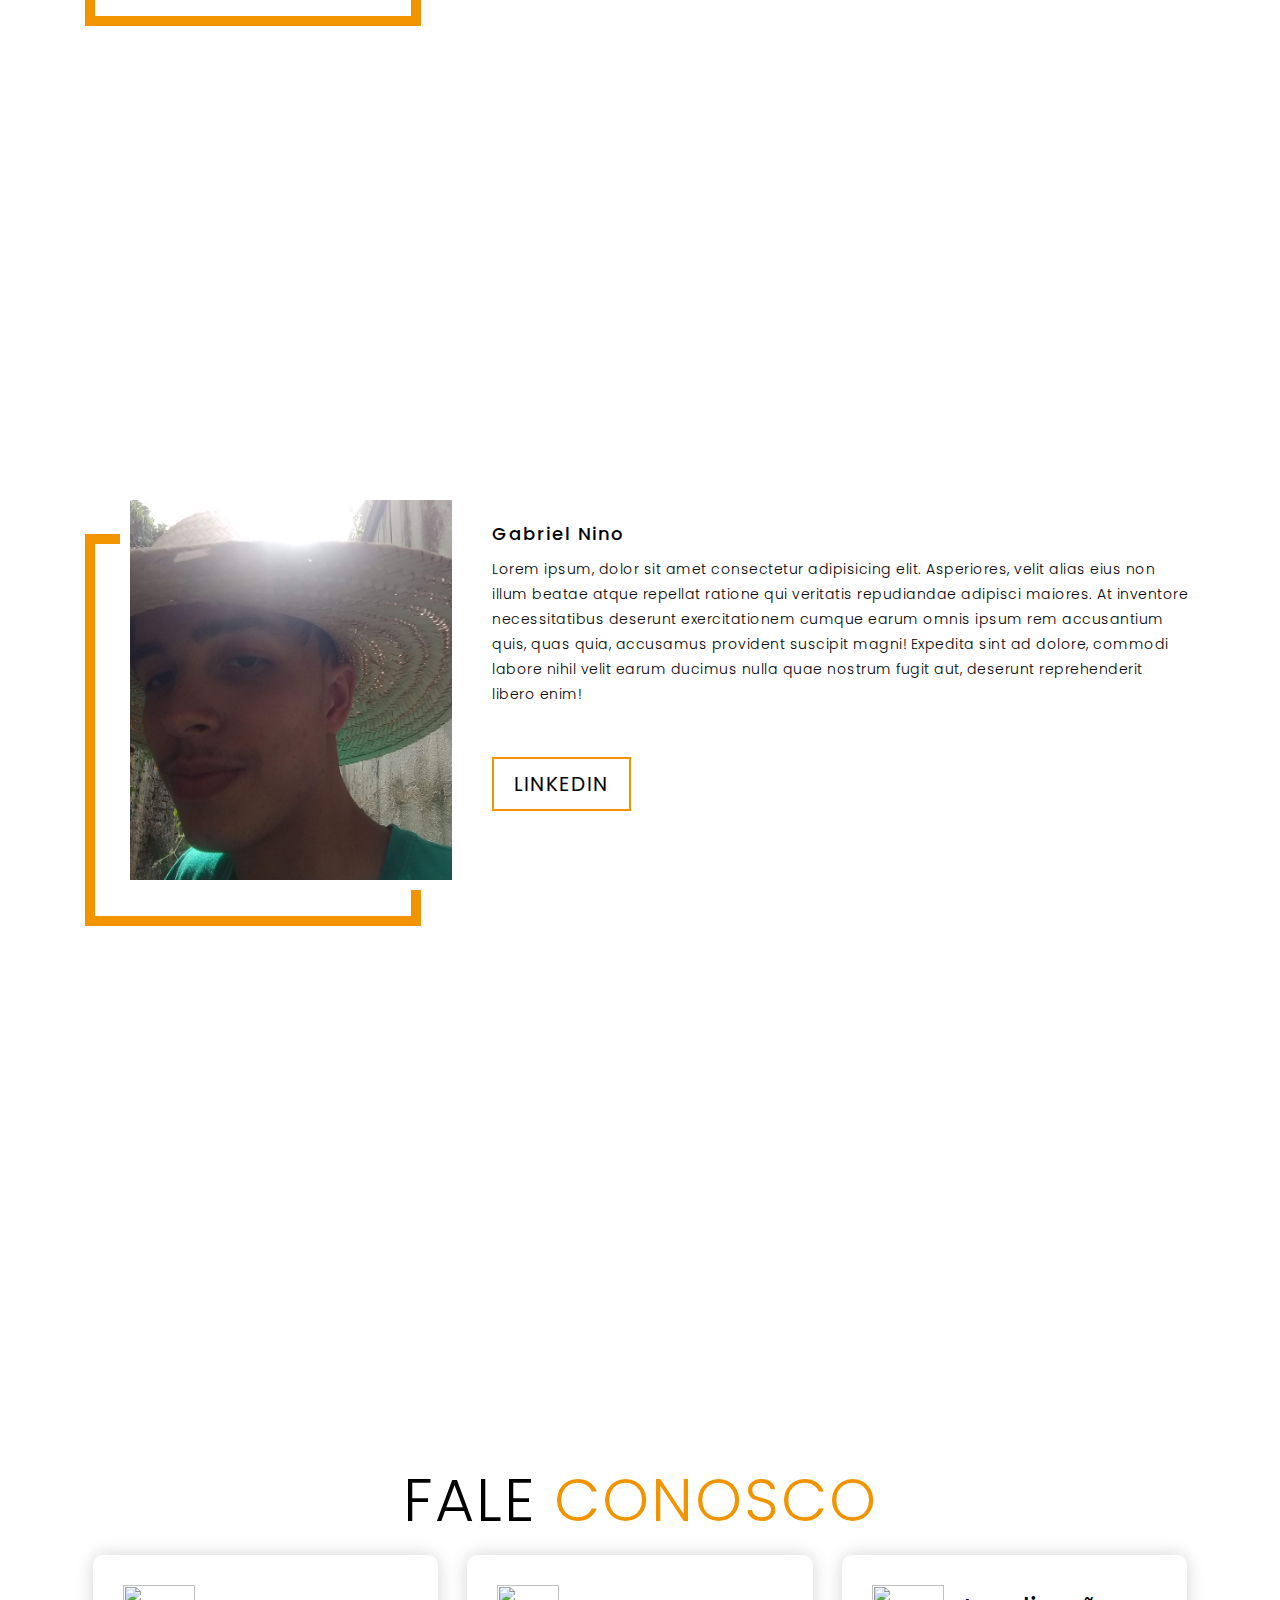
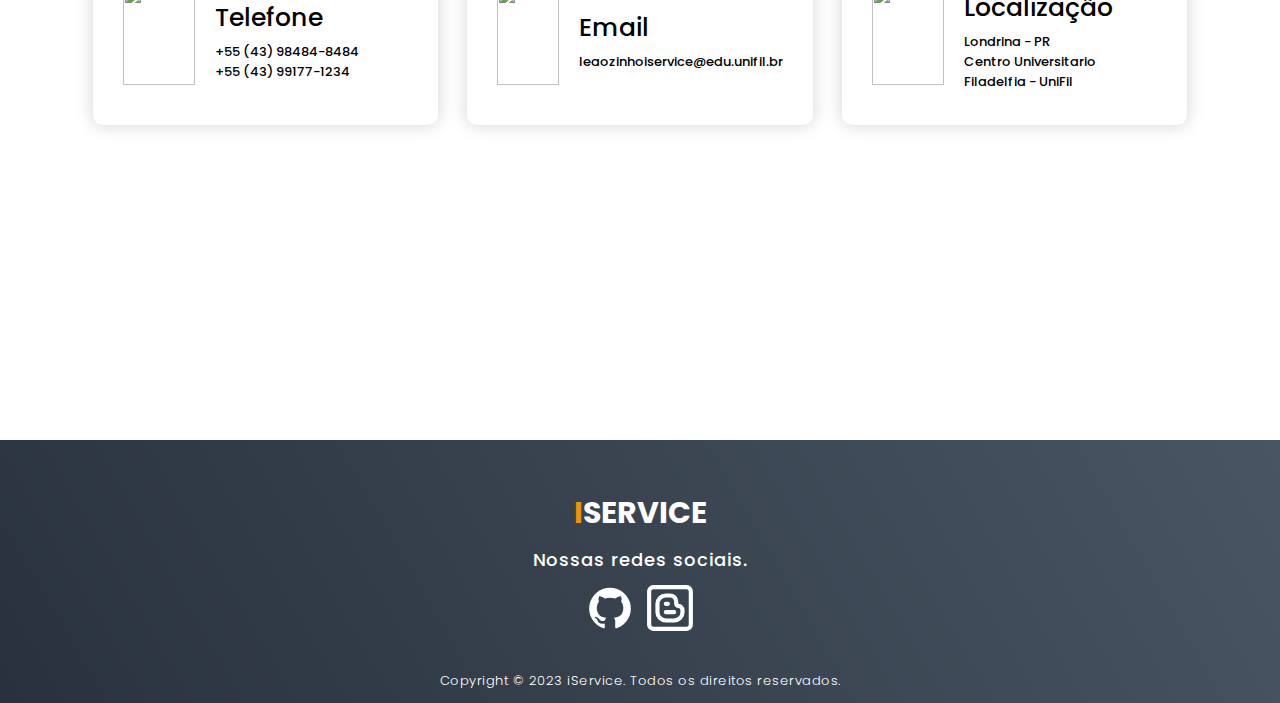
==== commit 6eef57e6: "Ajustes de media query" ====
--- a/index.html
+++ b/index.html
@@ -40,7 +40,7 @@
   <!-- home Section  -->
   <section id="home">
     <div class="home container">
-      <div>
+      <div class="home_content">
         <h1>Declare seu I.R<span></span></h1>
         <h1>com o mascote da<span></span></h1>
         <h1>iService <span></span></h1>
--- a/style.css
+++ b/style.css
@@ -664,6 +664,10 @@
 	}
 
 	/* home */
+	#home .home_content {
+		margin: 2.5%;
+	}
+
 	#home h1 {
 		font-size: 7rem;
 	}
@@ -813,4 +817,14 @@
 	}
 }
 
-/* End  Media Query For Desktop */+/* End  Media Query For Desktop */
+
+/* Media Query For Mobile */
+
+@media only screen and (max-width: 767px) {
+	#home .home_content {
+		margin: 10%;
+	}
+}
+
+/* End  Media Query For Mobile */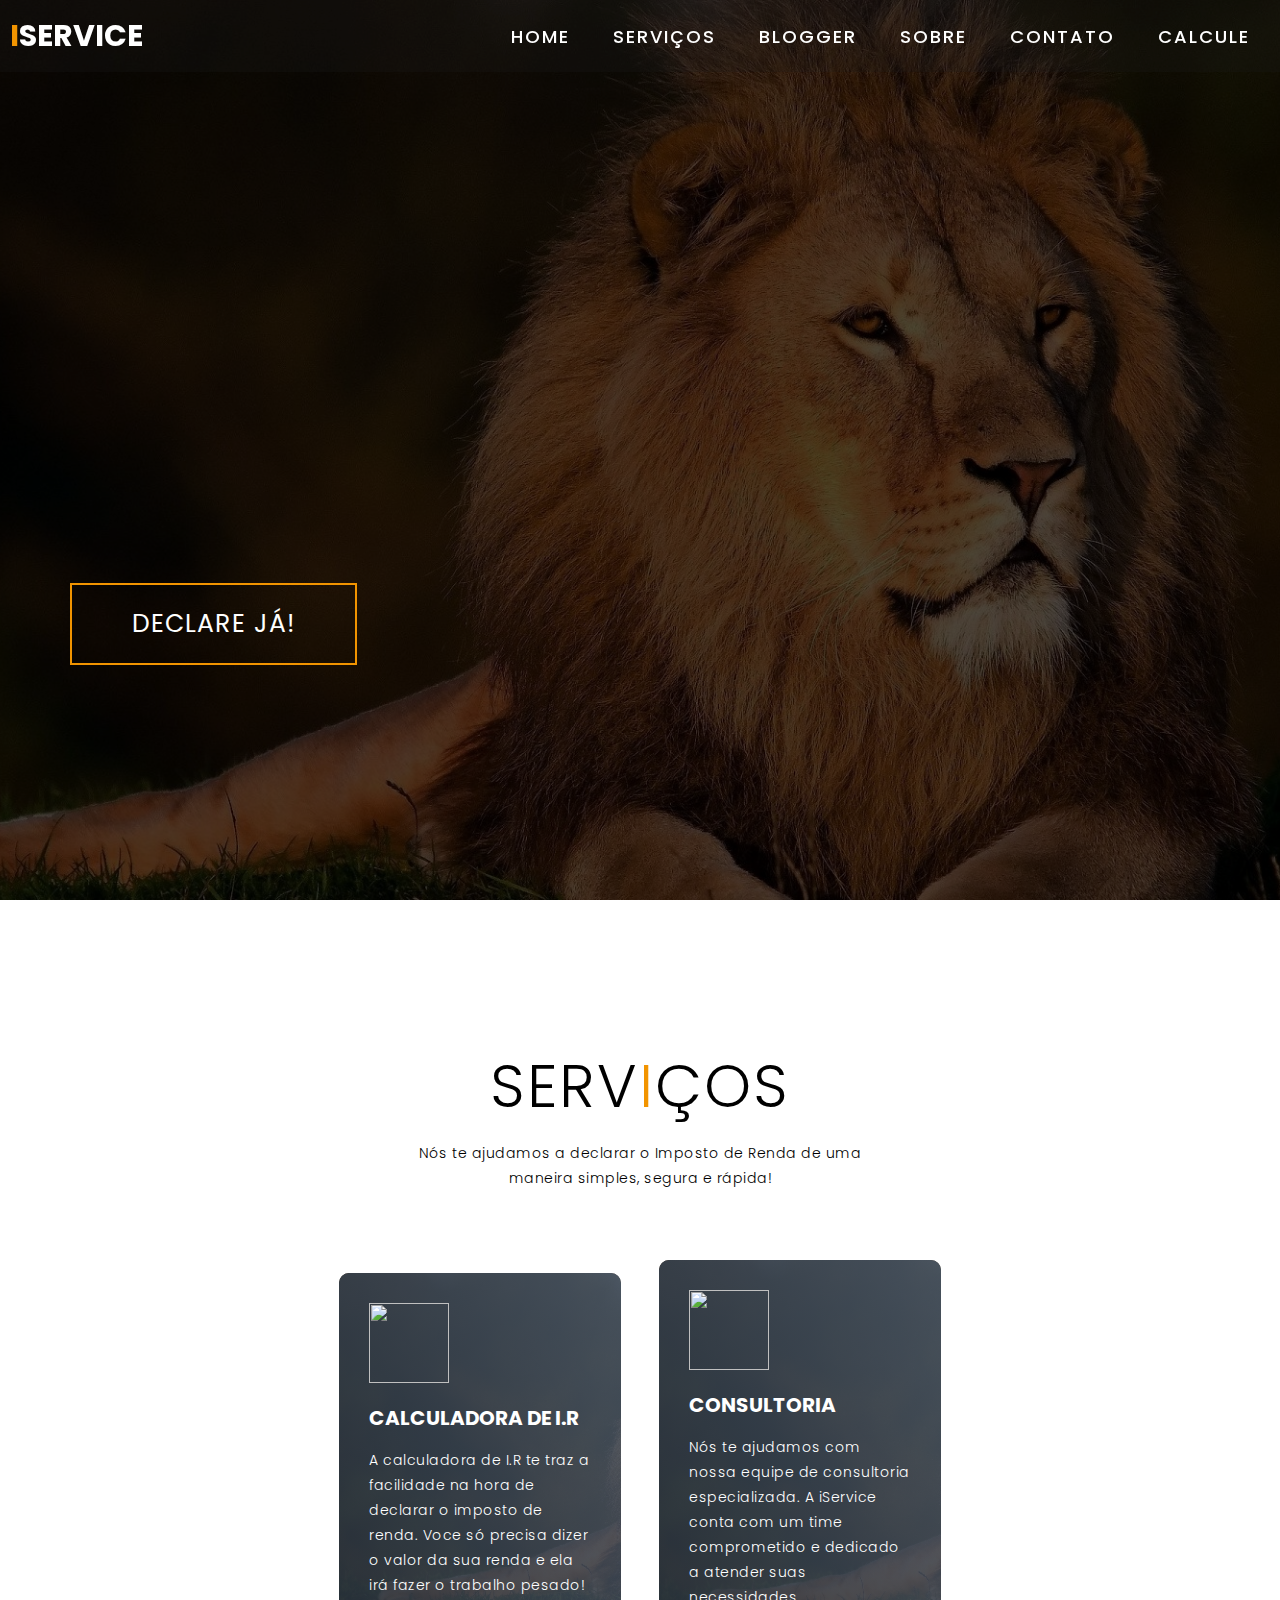
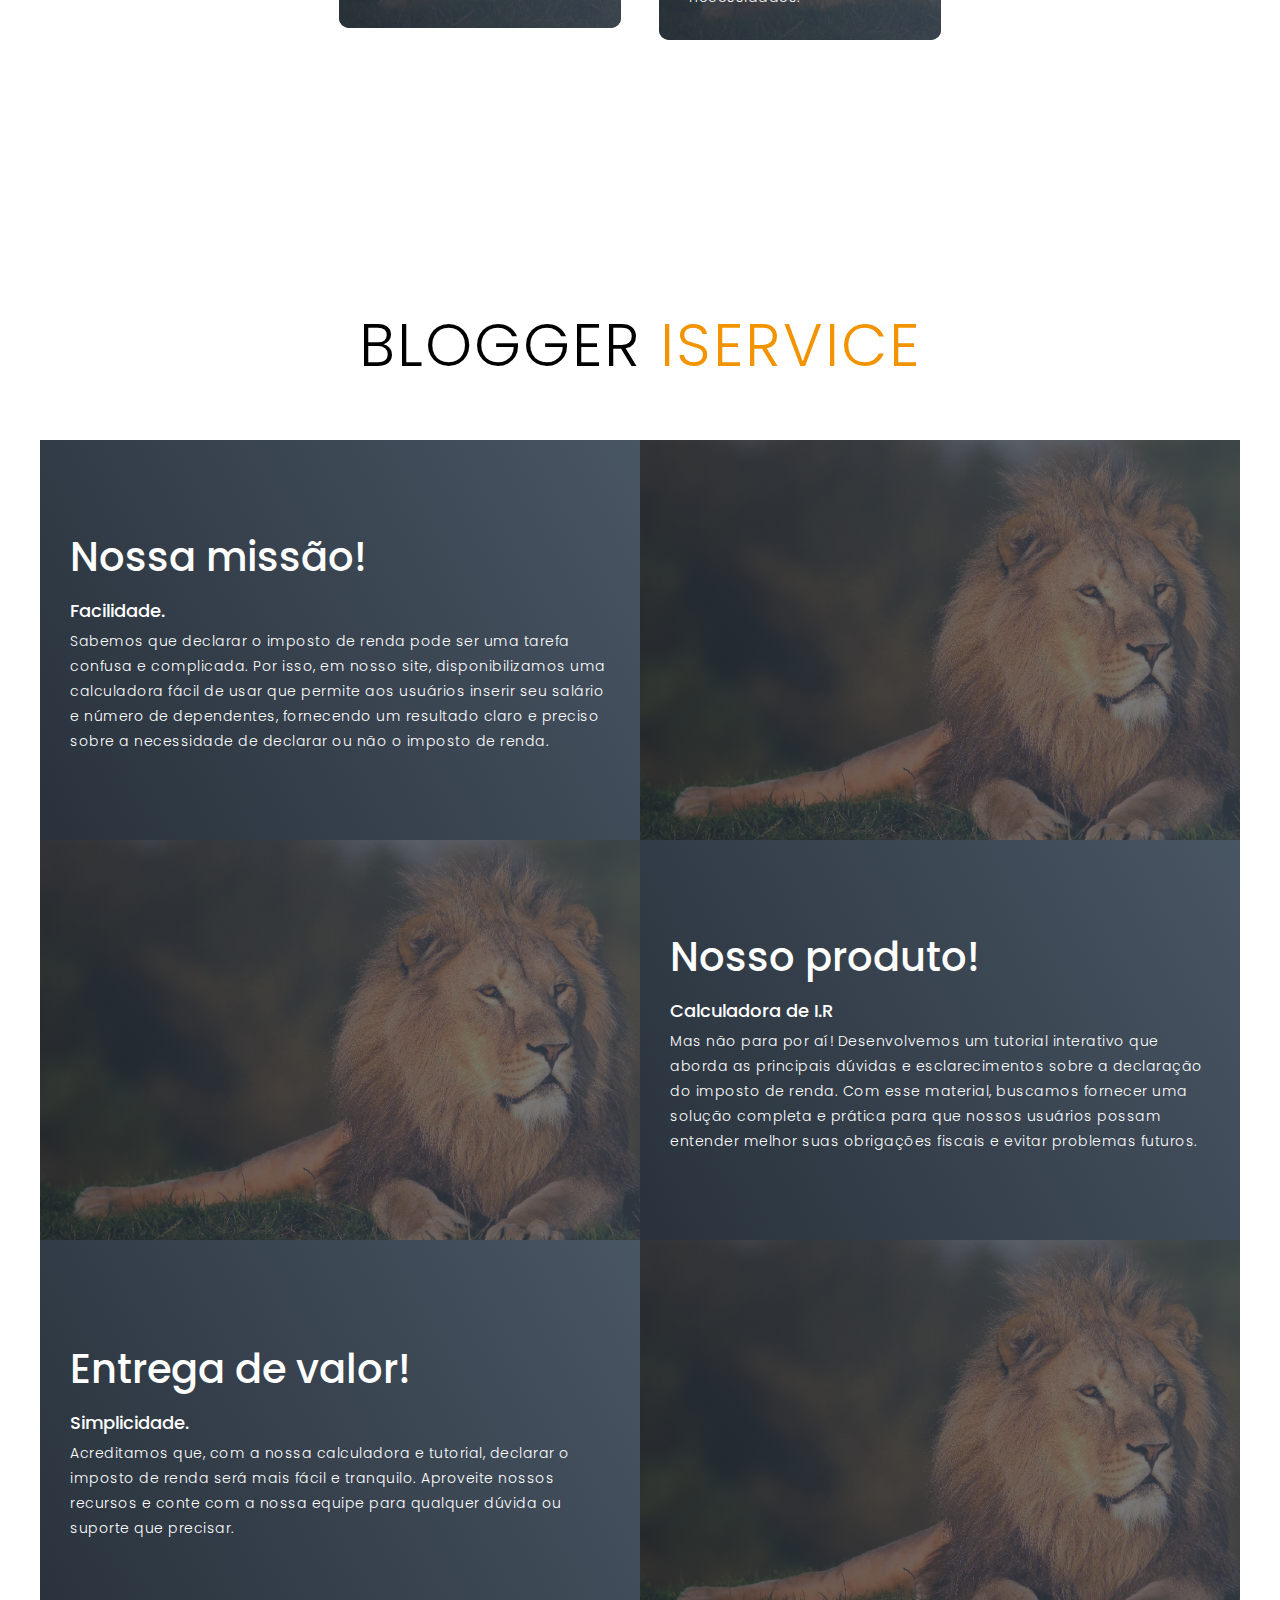
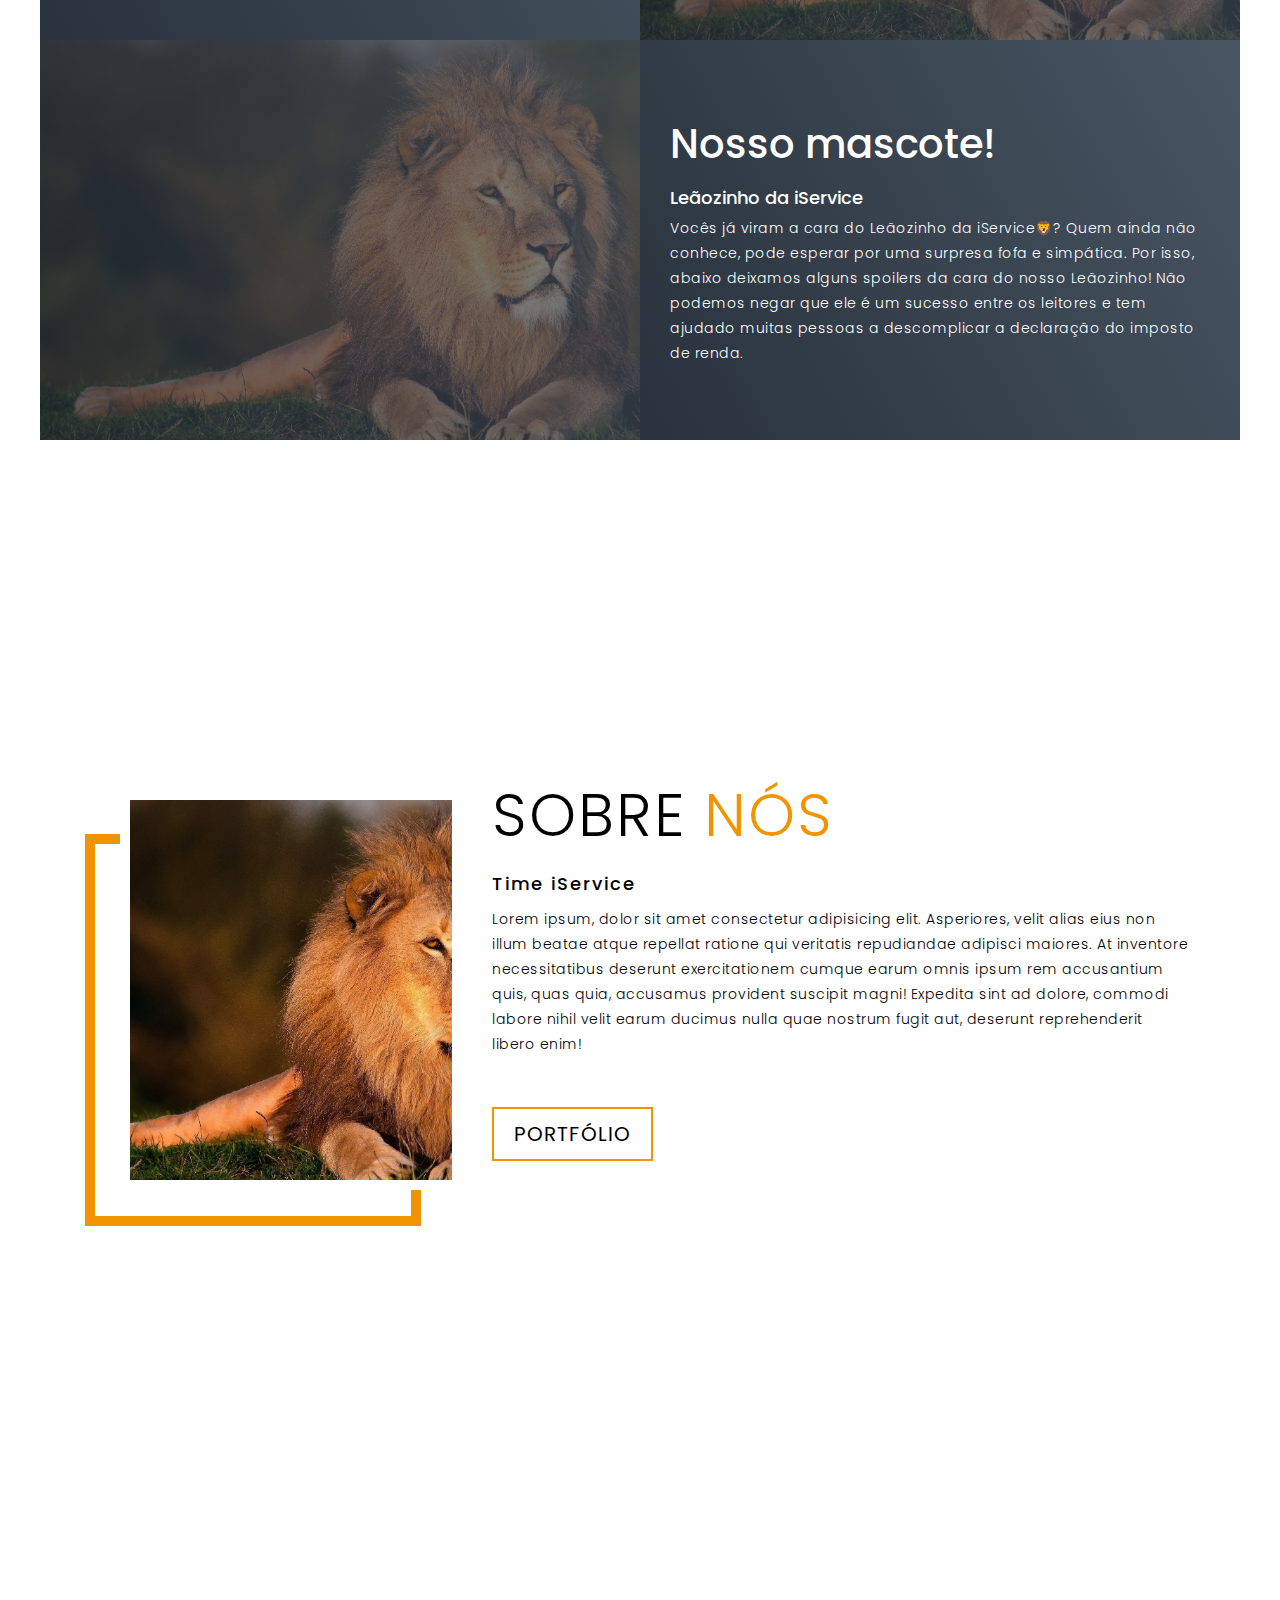
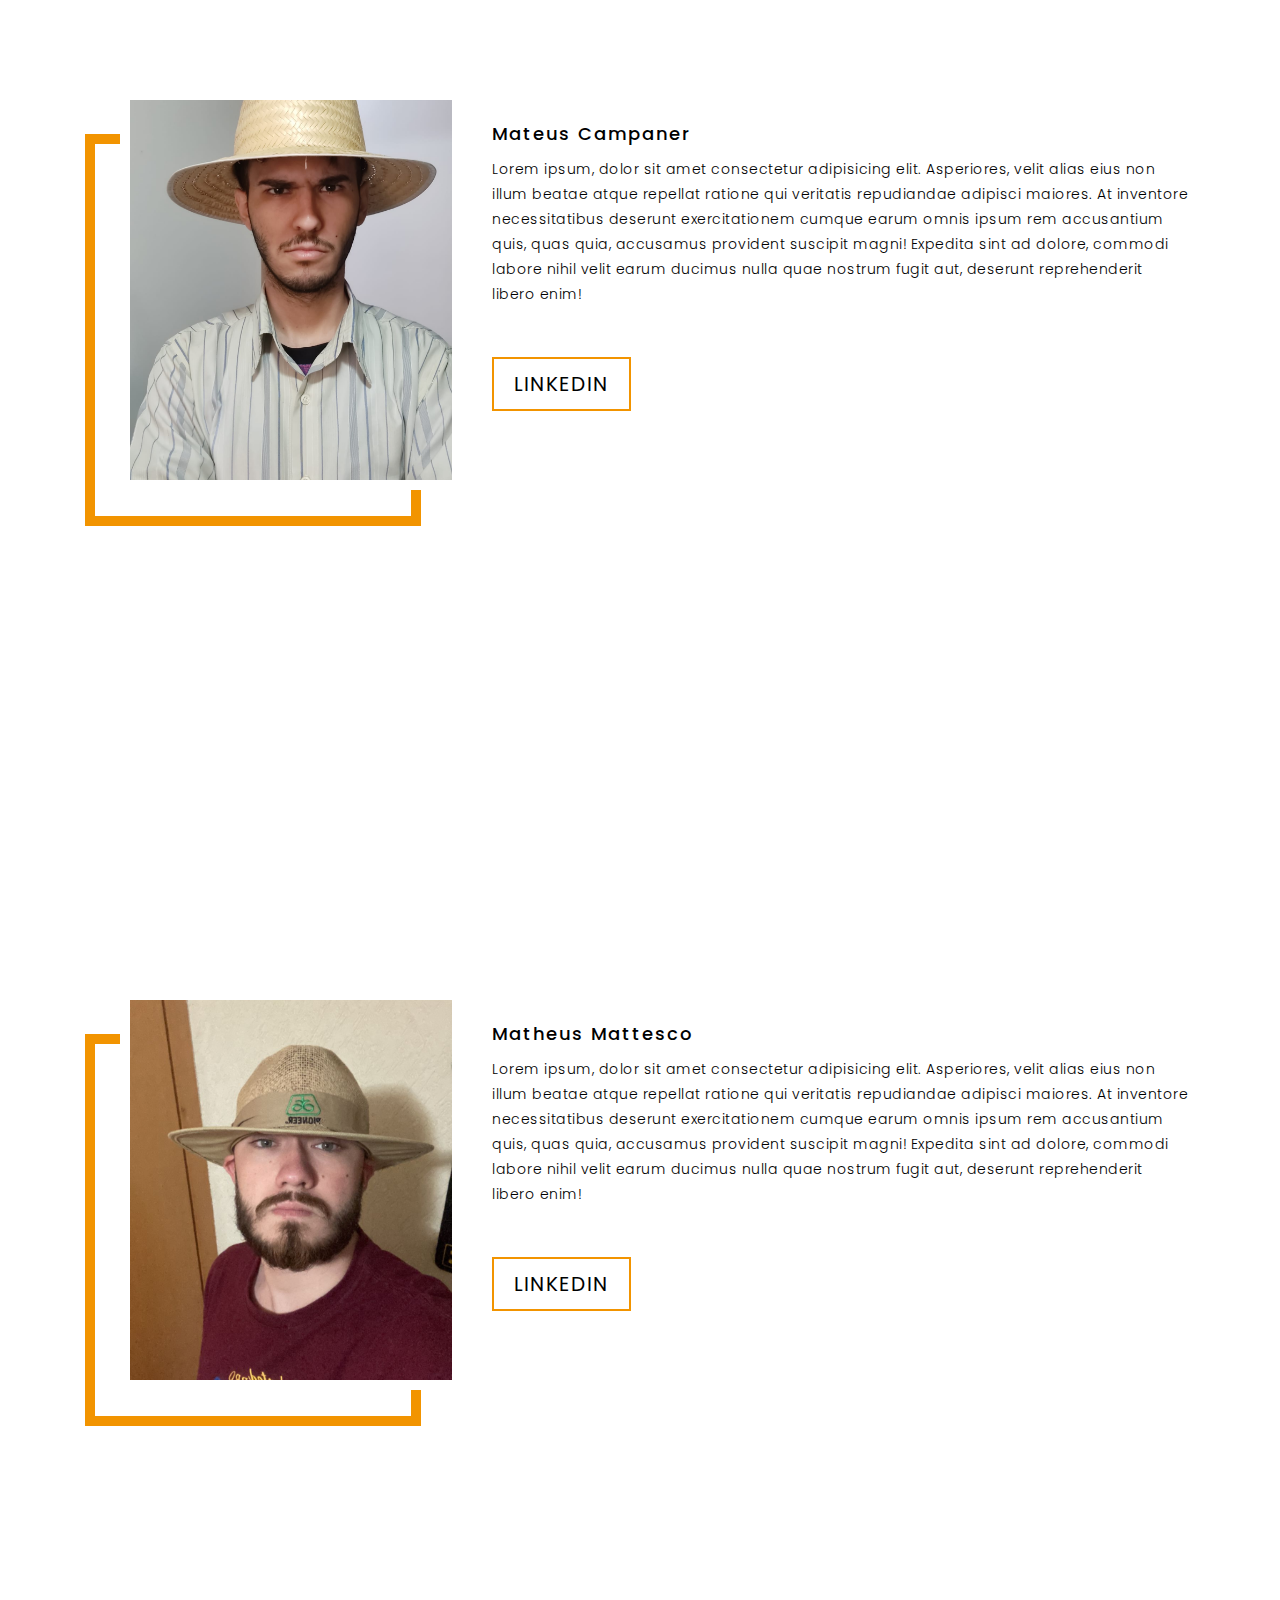
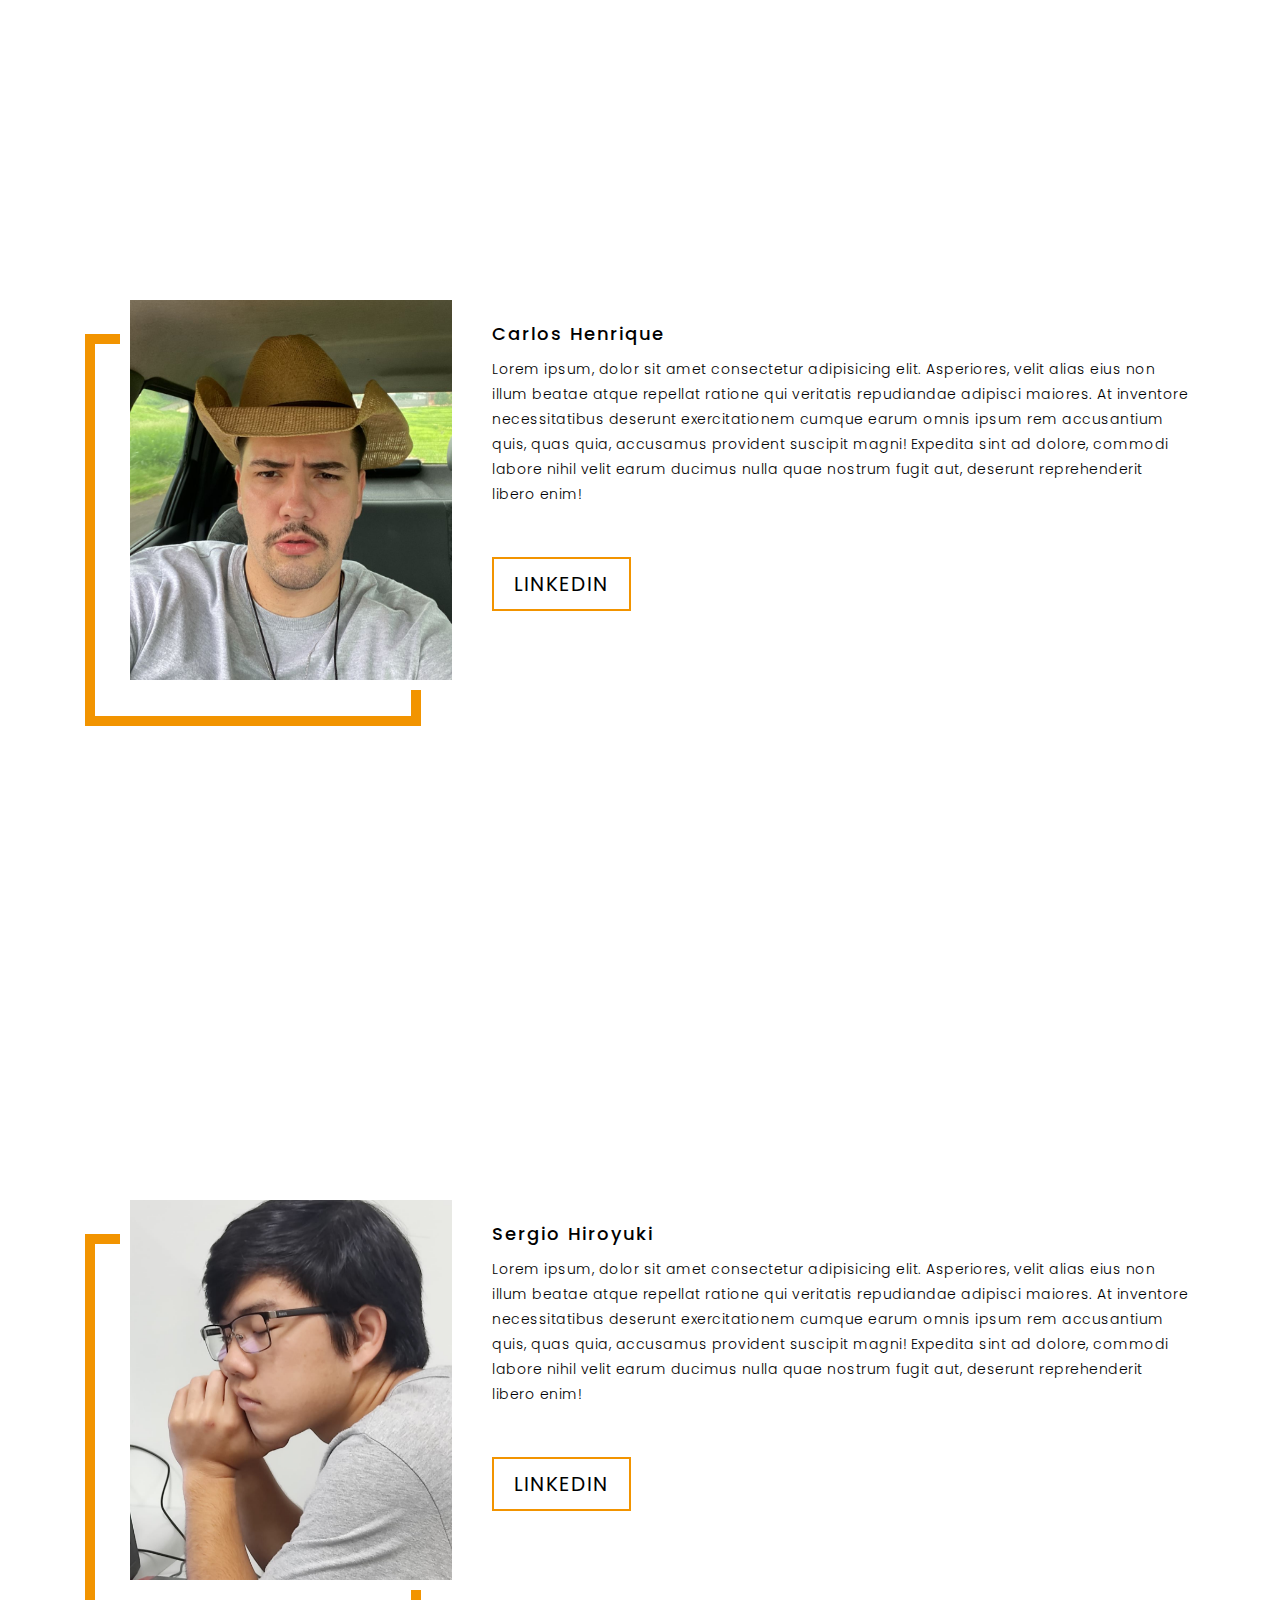
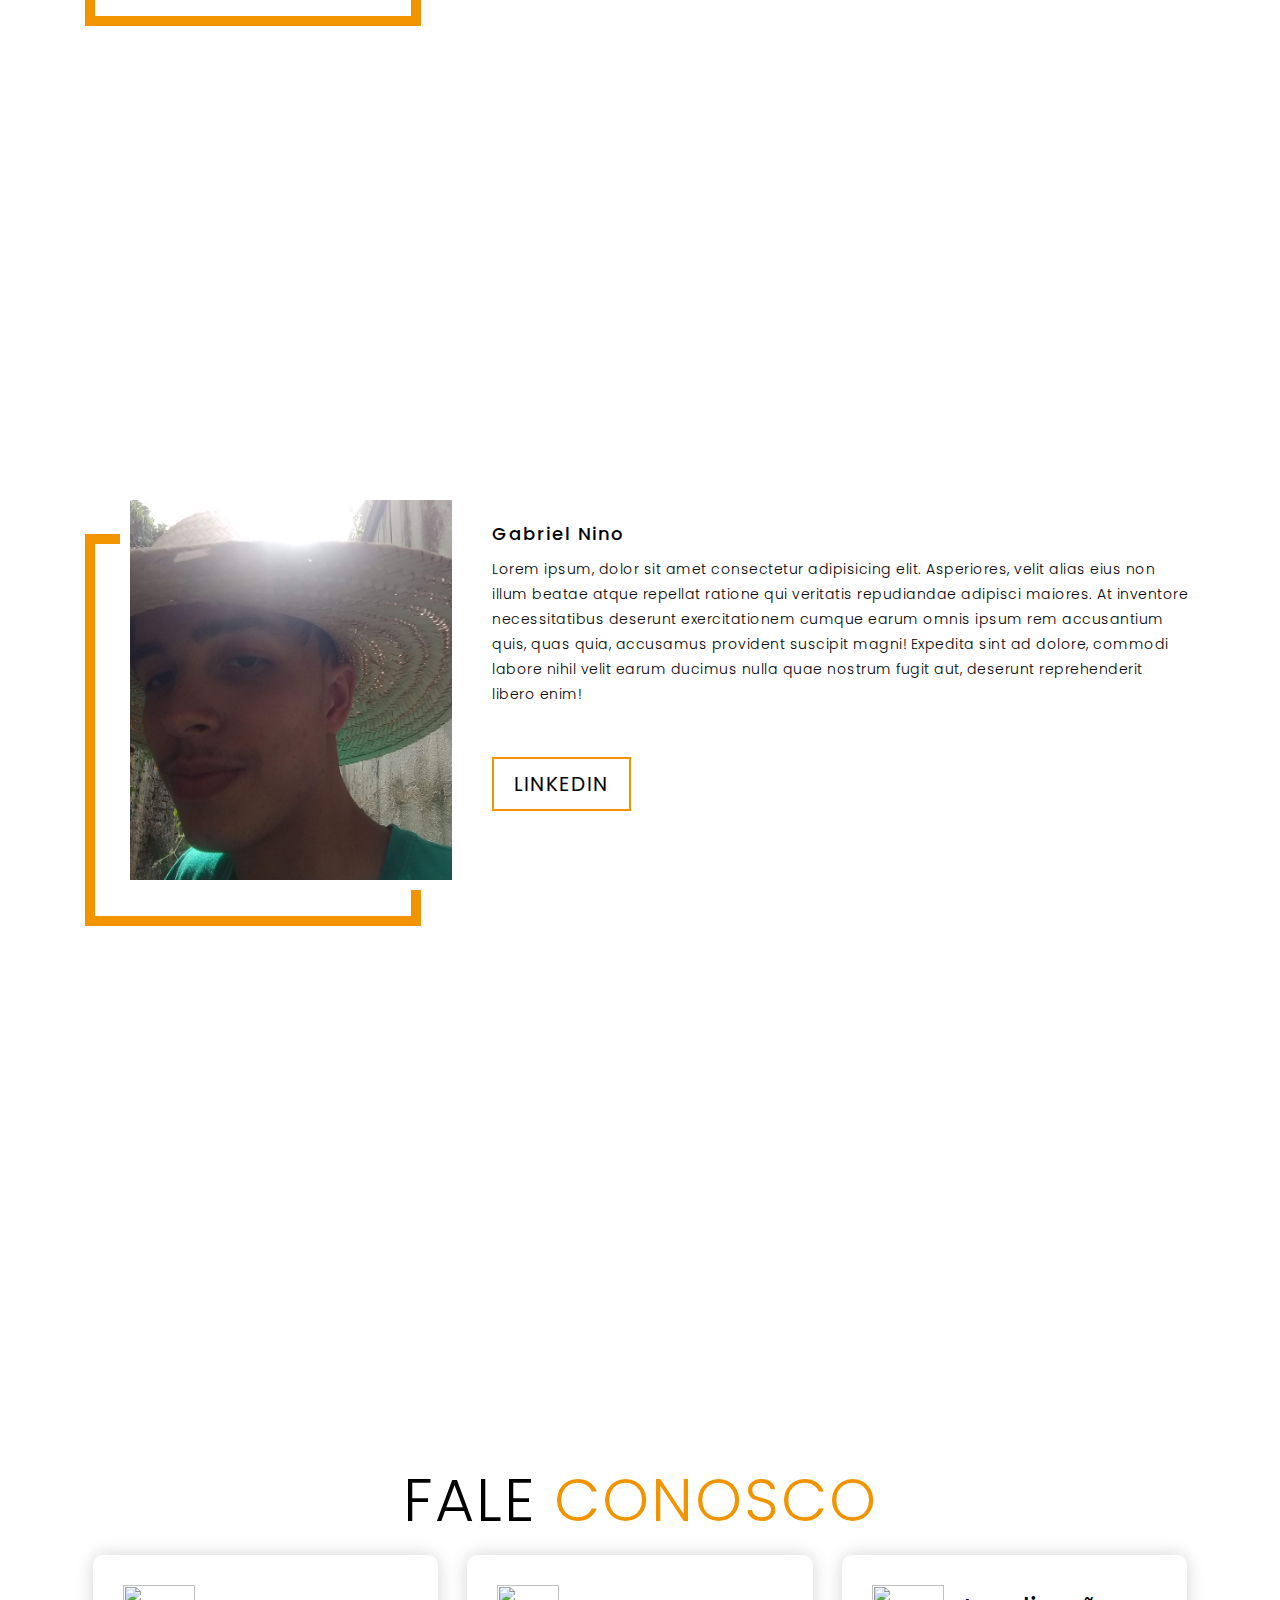
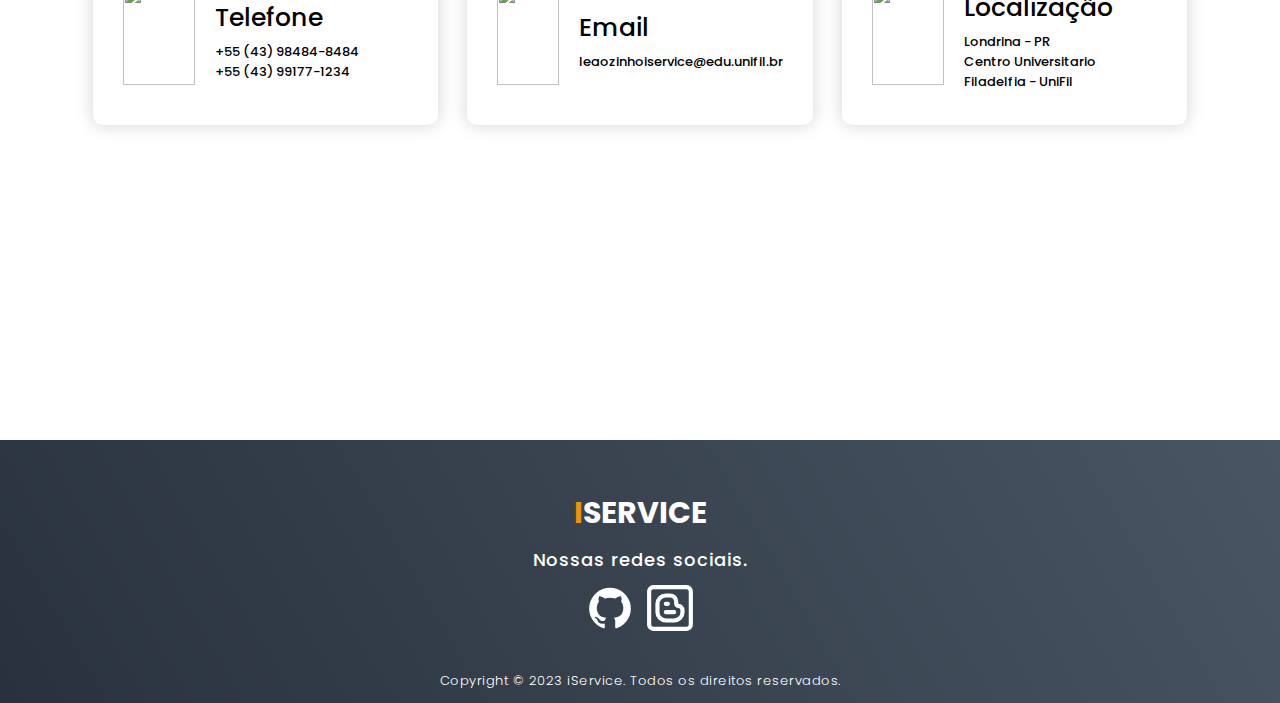
==== commit fad706db: "Criação de nav e footer da page calculadora" ====
--- a/index.html
+++ b/index.html
@@ -29,6 +29,7 @@
             <li><a href="#projects" data-after="Projects">Blogger</a></li>
             <li><a href="#about" data-after="About">Sobre</a></li>
             <li><a href="#contact" data-after="Contact">Contato</a></li>
+            <li><a href="#contact" data-after="Contact">Calcule</a></li>
           </ul>
         </div>
       </div>
@@ -44,7 +45,7 @@
         <h1>Declare seu I.R<span></span></h1>
         <h1>com o mascote da<span></span></h1>
         <h1>iService <span></span></h1>
-        <a href="#projects" type="button" class="cta">Declare já!</a>
+        <a href="/calculadora/calculadora.html" type="button" class="cta">Declare já!</a>
       </div>
     </div>
   </section>
@@ -173,7 +174,8 @@
           exercitationem cumque earum omnis ipsum rem accusantium quis, quas quia, accusamus provident suscipit magni!
           Expedita sint ad dolore, commodi labore nihil velit earum ducimus nulla quae nostrum fugit aut, deserunt
           reprehenderit libero enim!</p>
-        <a href="#" class="cta">LinkedIn</a>
+        <a href="https://www.linkedin.com/in/mateus-eduardo-campaner-800573213/" target="_blank"
+          class="cta">LinkedIn</a>
       </div>
     </div>
     <div class="about container">
@@ -189,7 +191,7 @@
           exercitationem cumque earum omnis ipsum rem accusantium quis, quas quia, accusamus provident suscipit magni!
           Expedita sint ad dolore, commodi labore nihil velit earum ducimus nulla quae nostrum fugit aut, deserunt
           reprehenderit libero enim!</p>
-        <a href="#" class="cta">LinkedIn</a>
+        <a href="https://www.linkedin.com/in/matheus-mattesco/" target="_blank" class="cta">LinkedIn</a>
       </div>
     </div>
     <div class="about container">
@@ -205,7 +207,8 @@
           exercitationem cumque earum omnis ipsum rem accusantium quis, quas quia, accusamus provident suscipit magni!
           Expedita sint ad dolore, commodi labore nihil velit earum ducimus nulla quae nostrum fugit aut, deserunt
           reprehenderit libero enim!</p>
-        <a href="#" class="cta">LinkedIn</a>
+        <a href="https://www.linkedin.com/in/carlos-henrique-miorin-gon%C3%A7alves-645b4821b/" target="_blank"
+          class="cta">LinkedIn</a>
       </div>
     </div>
     <div class="about container">
@@ -221,7 +224,8 @@
           exercitationem cumque earum omnis ipsum rem accusantium quis, quas quia, accusamus provident suscipit magni!
           Expedita sint ad dolore, commodi labore nihil velit earum ducimus nulla quae nostrum fugit aut, deserunt
           reprehenderit libero enim!</p>
-        <a href="#" class="cta">LinkedIn</a>
+        <a href="https://www.linkedin.com/in/s%C3%A9rgio-hiroyuki-inoue-furuta-1a4453239/" target="_blank"
+          class="cta">LinkedIn</a>
       </div>
     </div>
     <div class="about container">
@@ -237,7 +241,7 @@
           exercitationem cumque earum omnis ipsum rem accusantium quis, quas quia, accusamus provident suscipit magni!
           Expedita sint ad dolore, commodi labore nihil velit earum ducimus nulla quae nostrum fugit aut, deserunt
           reprehenderit libero enim!</p>
-        <a href="#" class="cta">LinkedIn</a>
+        <a href="https://www.linkedin.com/in/gabrielniino/" target="_blank" class="cta">LinkedIn</a>
       </div>
     </div>
   </section>
@@ -287,18 +291,24 @@
       <h2>Nossas redes sociais.</h2>
       <div class="social-icon">
         <div class="social-item">
-          <a href="#"><svg xmlns="http://www.w3.org/2000/svg" data-name="Layer 1" viewBox="0 0 24 24" id="github">
+          <a href="https://github.com/gabrielniino/iservice-leaozinho" target="_blank">
+            <svg xmlns="http://www.w3.org/2000/svg" data-name="Layer 1" viewBox="0 0 24 24" id="github">
               <path
                 d="M12,2.2467A10.00042,10.00042,0,0,0,8.83752,21.73419c.5.08752.6875-.21247.6875-.475,0-.23749-.01251-1.025-.01251-1.86249C7,19.85919,6.35,18.78423,6.15,18.22173A3.636,3.636,0,0,0,5.125,16.8092c-.35-.1875-.85-.65-.01251-.66248A2.00117,2.00117,0,0,1,6.65,17.17169a2.13742,2.13742,0,0,0,2.91248.825A2.10376,2.10376,0,0,1,10.2,16.65923c-2.225-.25-4.55-1.11254-4.55-4.9375a3.89187,3.89187,0,0,1,1.025-2.6875,3.59373,3.59373,0,0,1,.1-2.65s.83747-.26251,2.75,1.025a9.42747,9.42747,0,0,1,5,0c1.91248-1.3,2.75-1.025,2.75-1.025a3.59323,3.59323,0,0,1,.1,2.65,3.869,3.869,0,0,1,1.025,2.6875c0,3.83747-2.33752,4.6875-4.5625,4.9375a2.36814,2.36814,0,0,1,.675,1.85c0,1.33752-.01251,2.41248-.01251,2.75,0,.26251.1875.575.6875.475A10.0053,10.0053,0,0,0,12,2.2467Z"
-                fill="#ffffff" class="color000000 svgShape"></path>
-            </svg></a>
+                fill="#ffffff" class="color000000 svgShape">
+              </path>
+            </svg>
+          </a>
         </div>
         <div class="social-item">
-          <a href="#"><svg xmlns="http://www.w3.org/2000/svg" data-name="Layer 1" viewBox="0 0 24 24" id="blogger">
+          <a href="https://impostoderendaiservice.blogspot.com/" target="_blank">
+            <svg xmlns="http://www.w3.org/2000/svg" data-name="Layer 1" viewBox="0 0 24 24" id="blogger">
               <path
                 d="M13.99121,13.00044h-4a1,1,0,0,0,0,2h4a1,1,0,0,0,0-2Zm-4-2h1a1,1,0,0,0,0-2h-1a1,1,0,0,0,0,2Zm6-1.001v-.999a4.004,4.004,0,0,0-4-4h-2a5.00589,5.00589,0,0,0-5,5v4a5.00589,5.00589,0,0,0,5,5h4a5.00589,5.00589,0,0,0,5-5v-1A3.00474,3.00474,0,0,0,15.99121,9.99946Zm0,.001v.001l-1-.001Zm1,4a3.00328,3.00328,0,0,1-3,3h-4a3.00328,3.00328,0,0,1-3-3v-4a3.00328,3.00328,0,0,1,3-3h2a2.0026,2.0026,0,0,1,2,2v1a2.0026,2.0026,0,0,0,2,2,1.00067,1.00067,0,0,1,1,1Zm3-13h-16a3.00328,3.00328,0,0,0-3,3v16a3.00328,3.00328,0,0,0,3,3h16a3.00328,3.00328,0,0,0,3-3v-16A3.00328,3.00328,0,0,0,19.99121,1.00044Zm1,19a1.00067,1.00067,0,0,1-1,1h-16a1.00067,1.00067,0,0,1-1-1v-16a1.00067,1.00067,0,0,1,1-1h16a1.00067,1.00067,0,0,1,1,1Z"
-                fill="#ffffff" class="color000000 svgShape"></path>
-            </svg></a>
+                fill="#ffffff" class="color000000 svgShape">
+              </path>
+            </svg>
+          </a>
         </div>
       </div>
       <p>Copyright © 2023 iService. Todos os direitos reservados.</p>
--- a/style.css
+++ b/style.css
@@ -825,6 +825,10 @@
 	#home .home_content {
 		margin: 10%;
 	}
+
+	.project-img {
+		display: none;
+	}
 }
 
 /* End  Media Query For Mobile */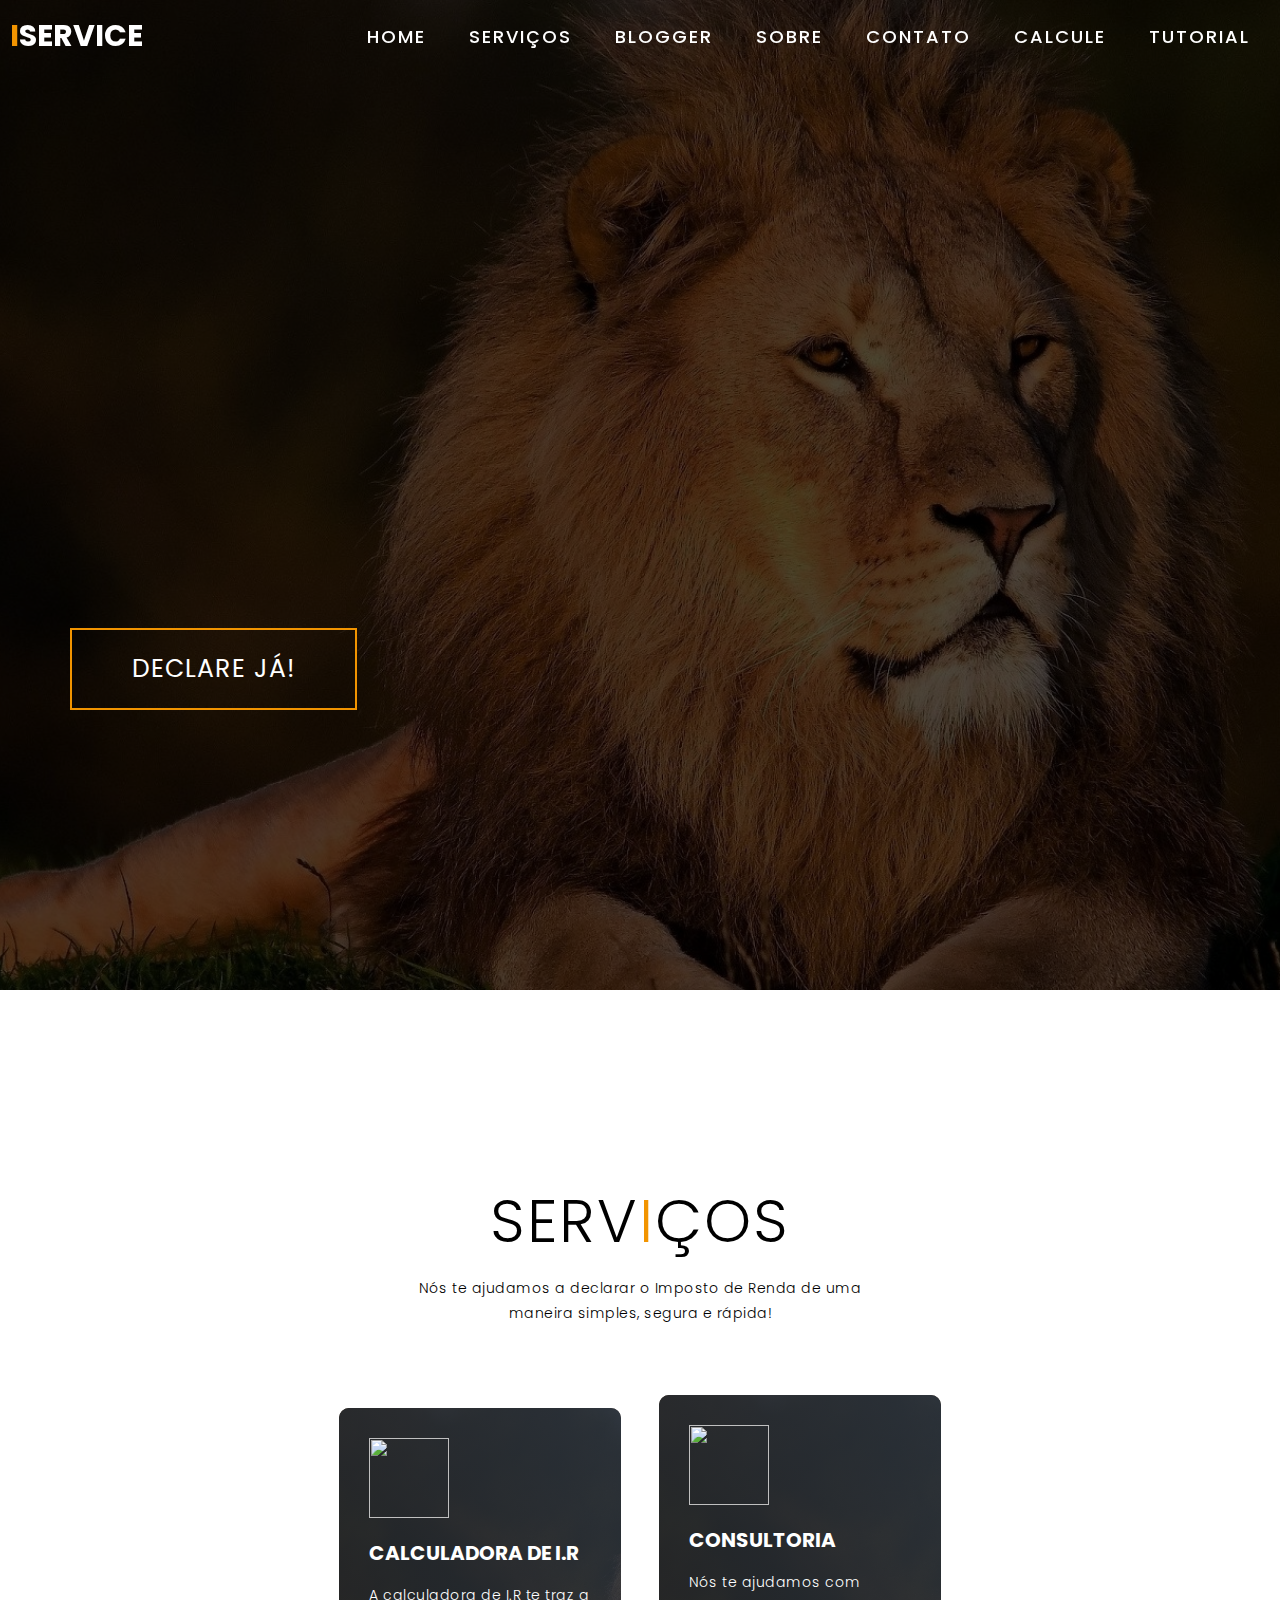
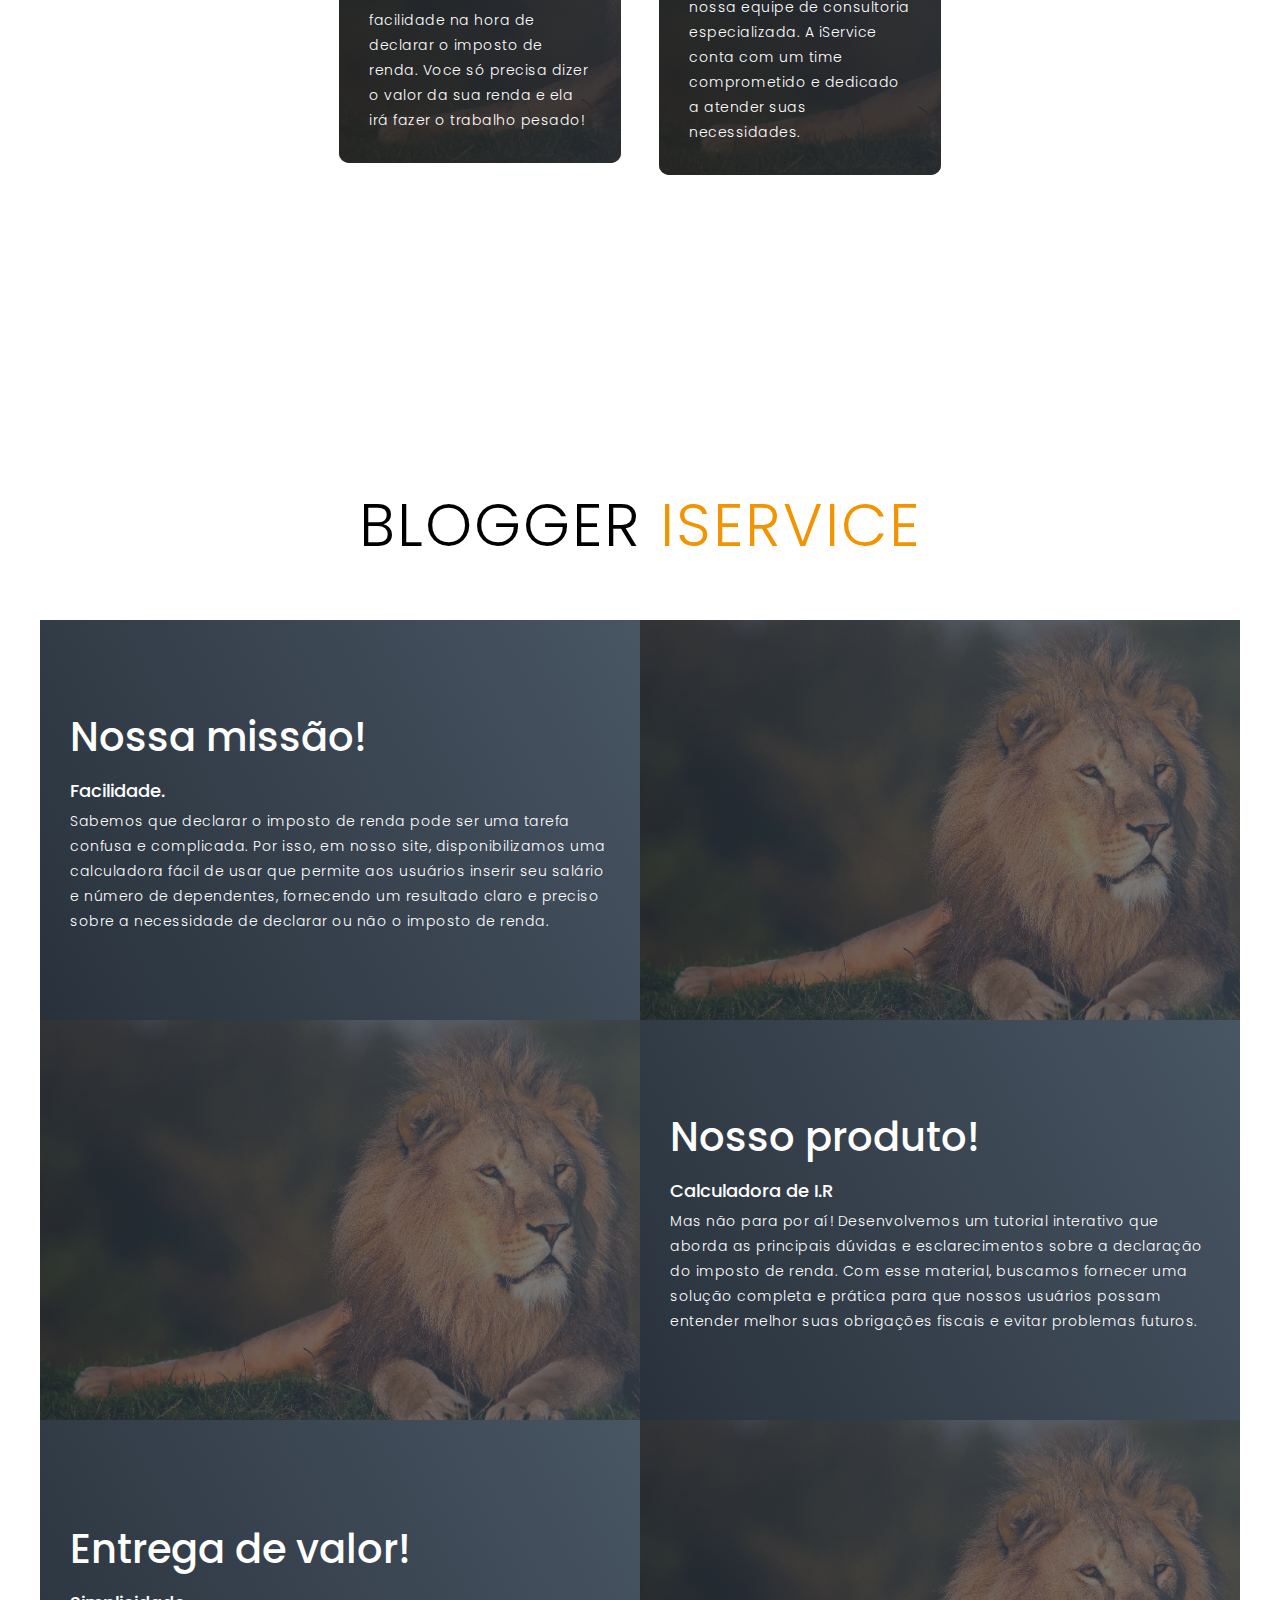
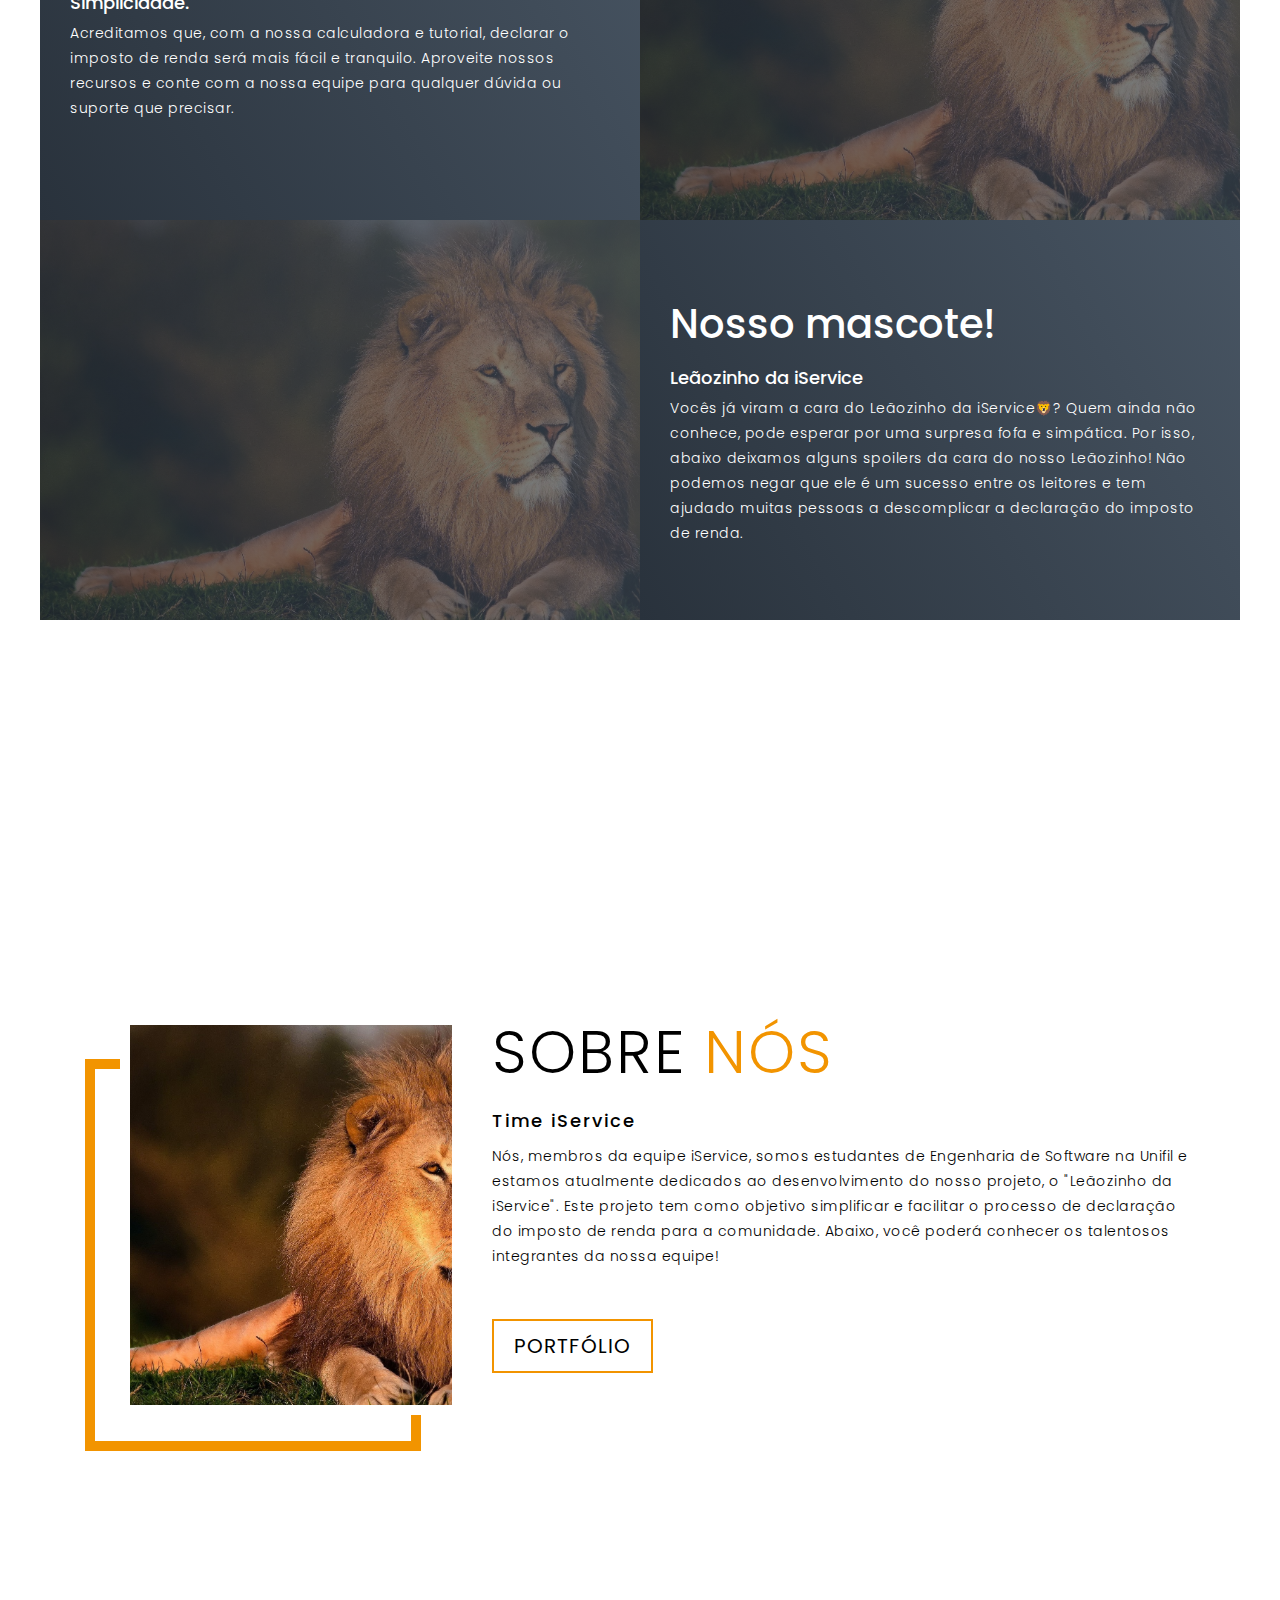
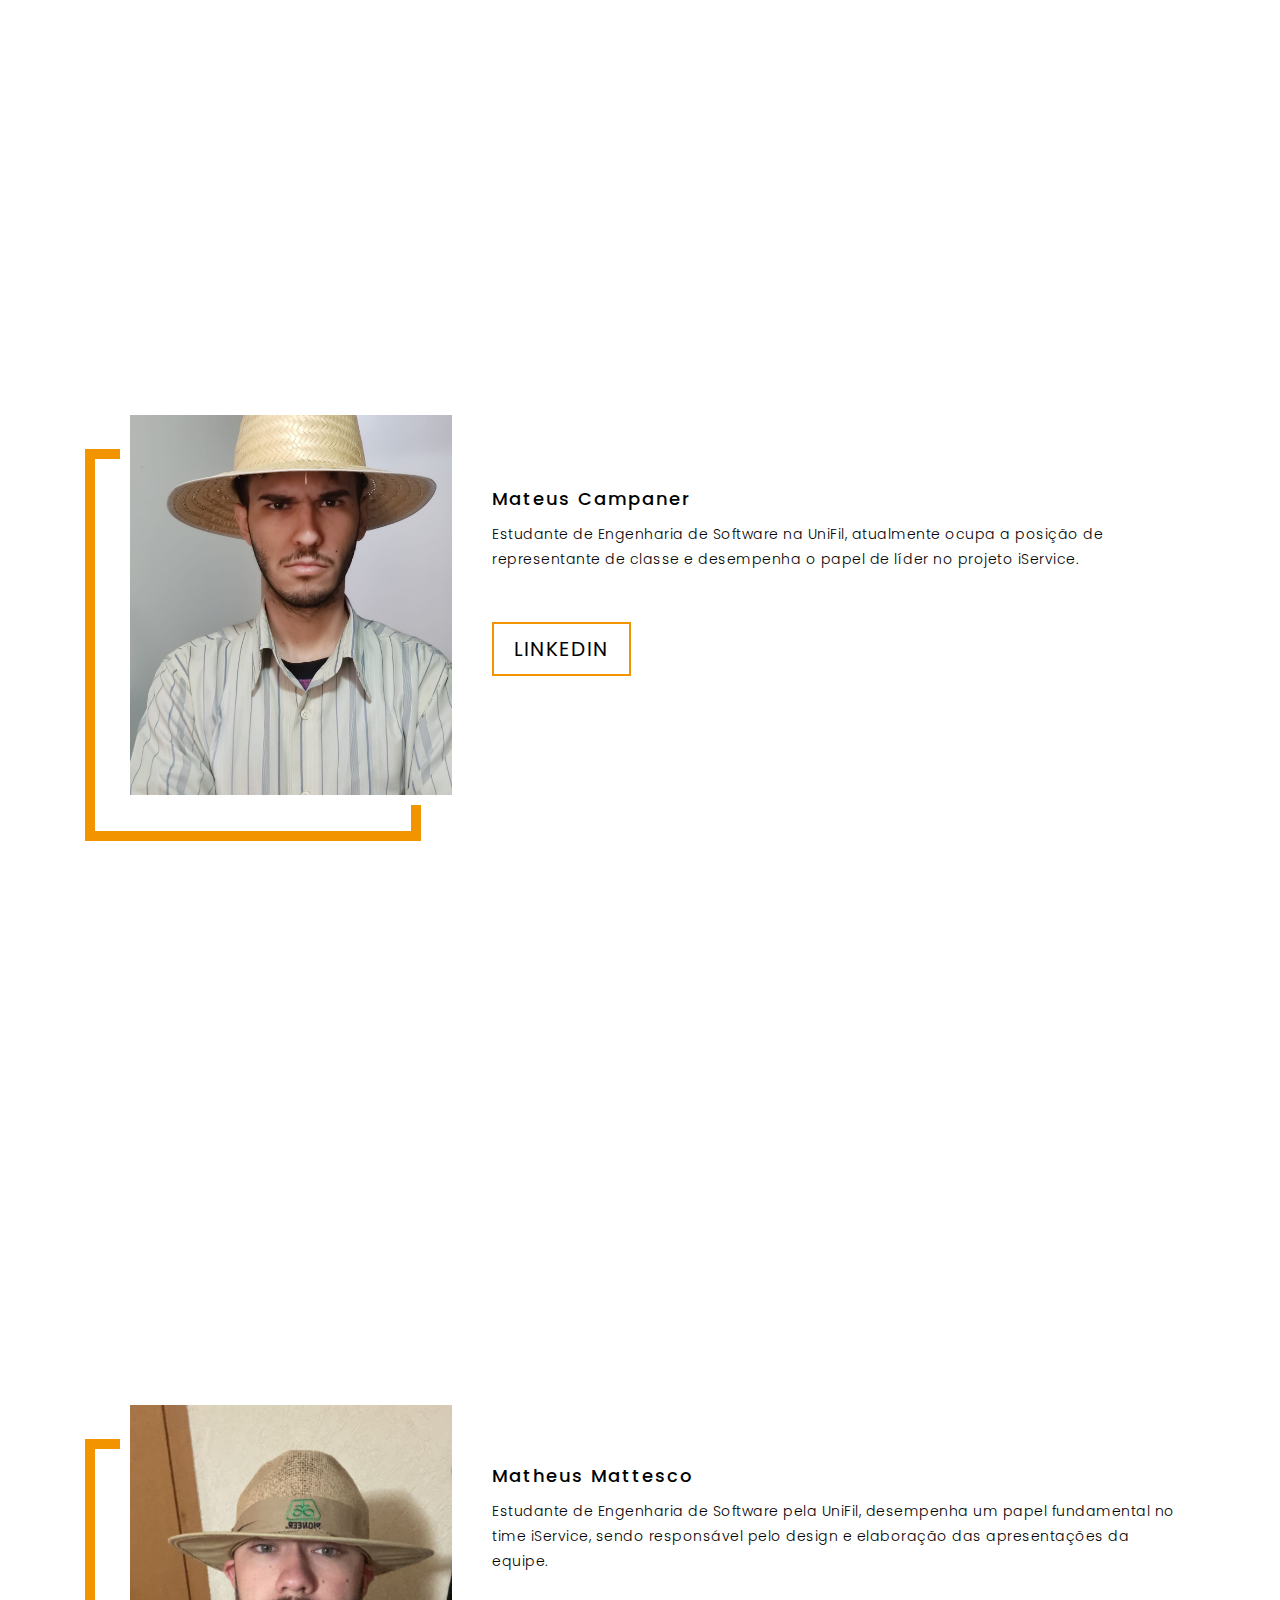
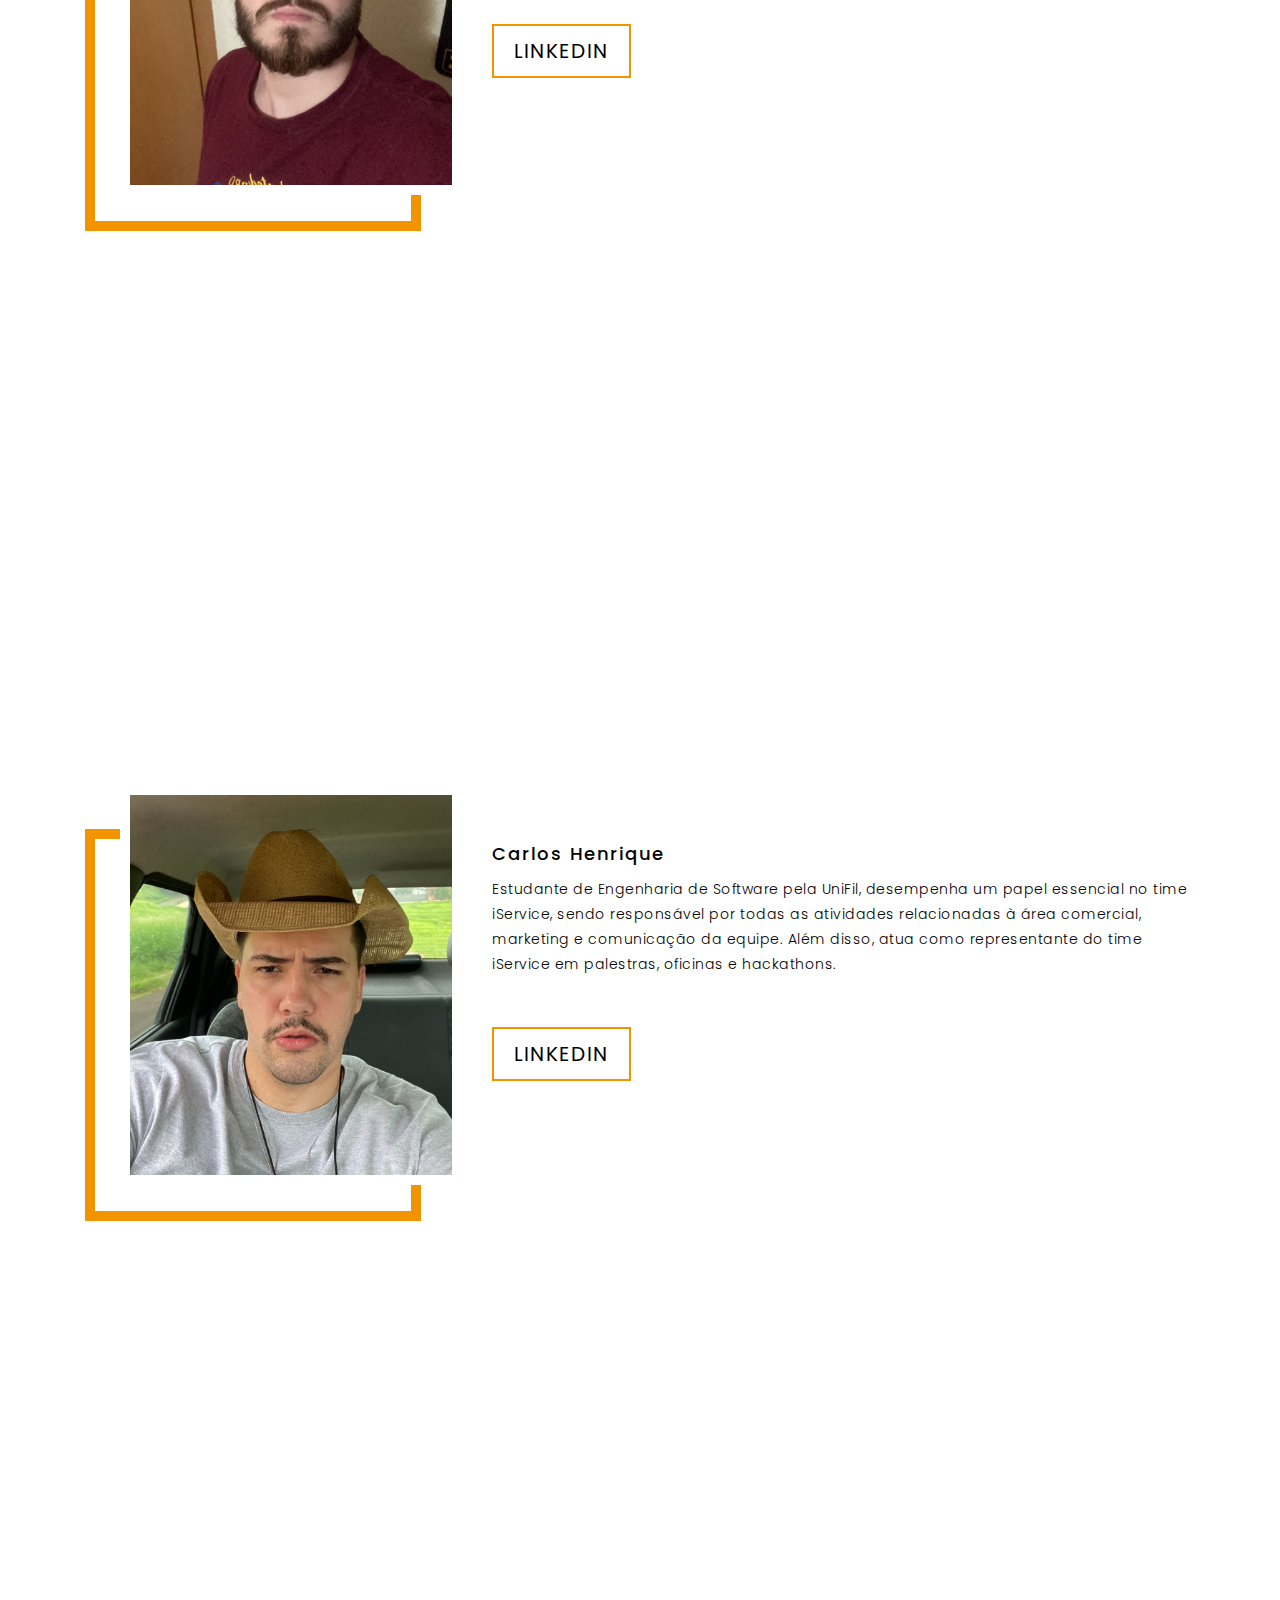
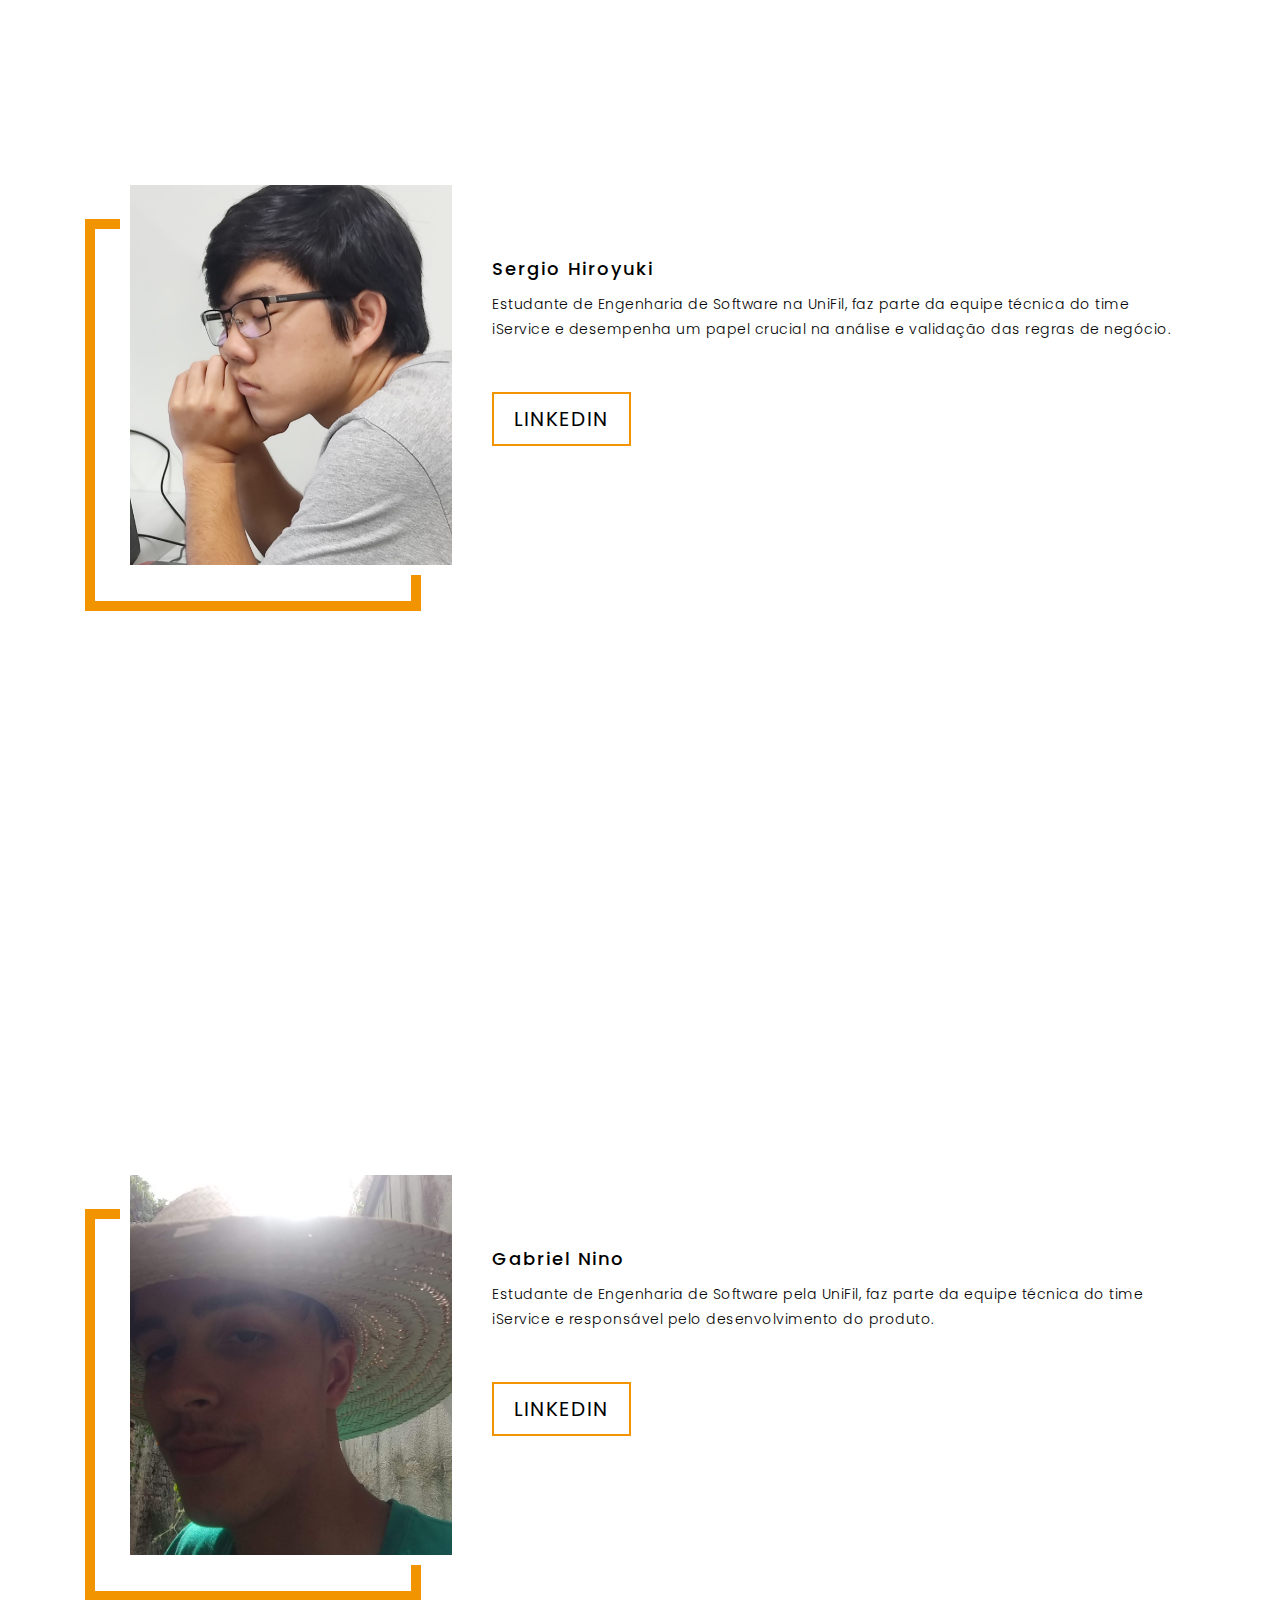
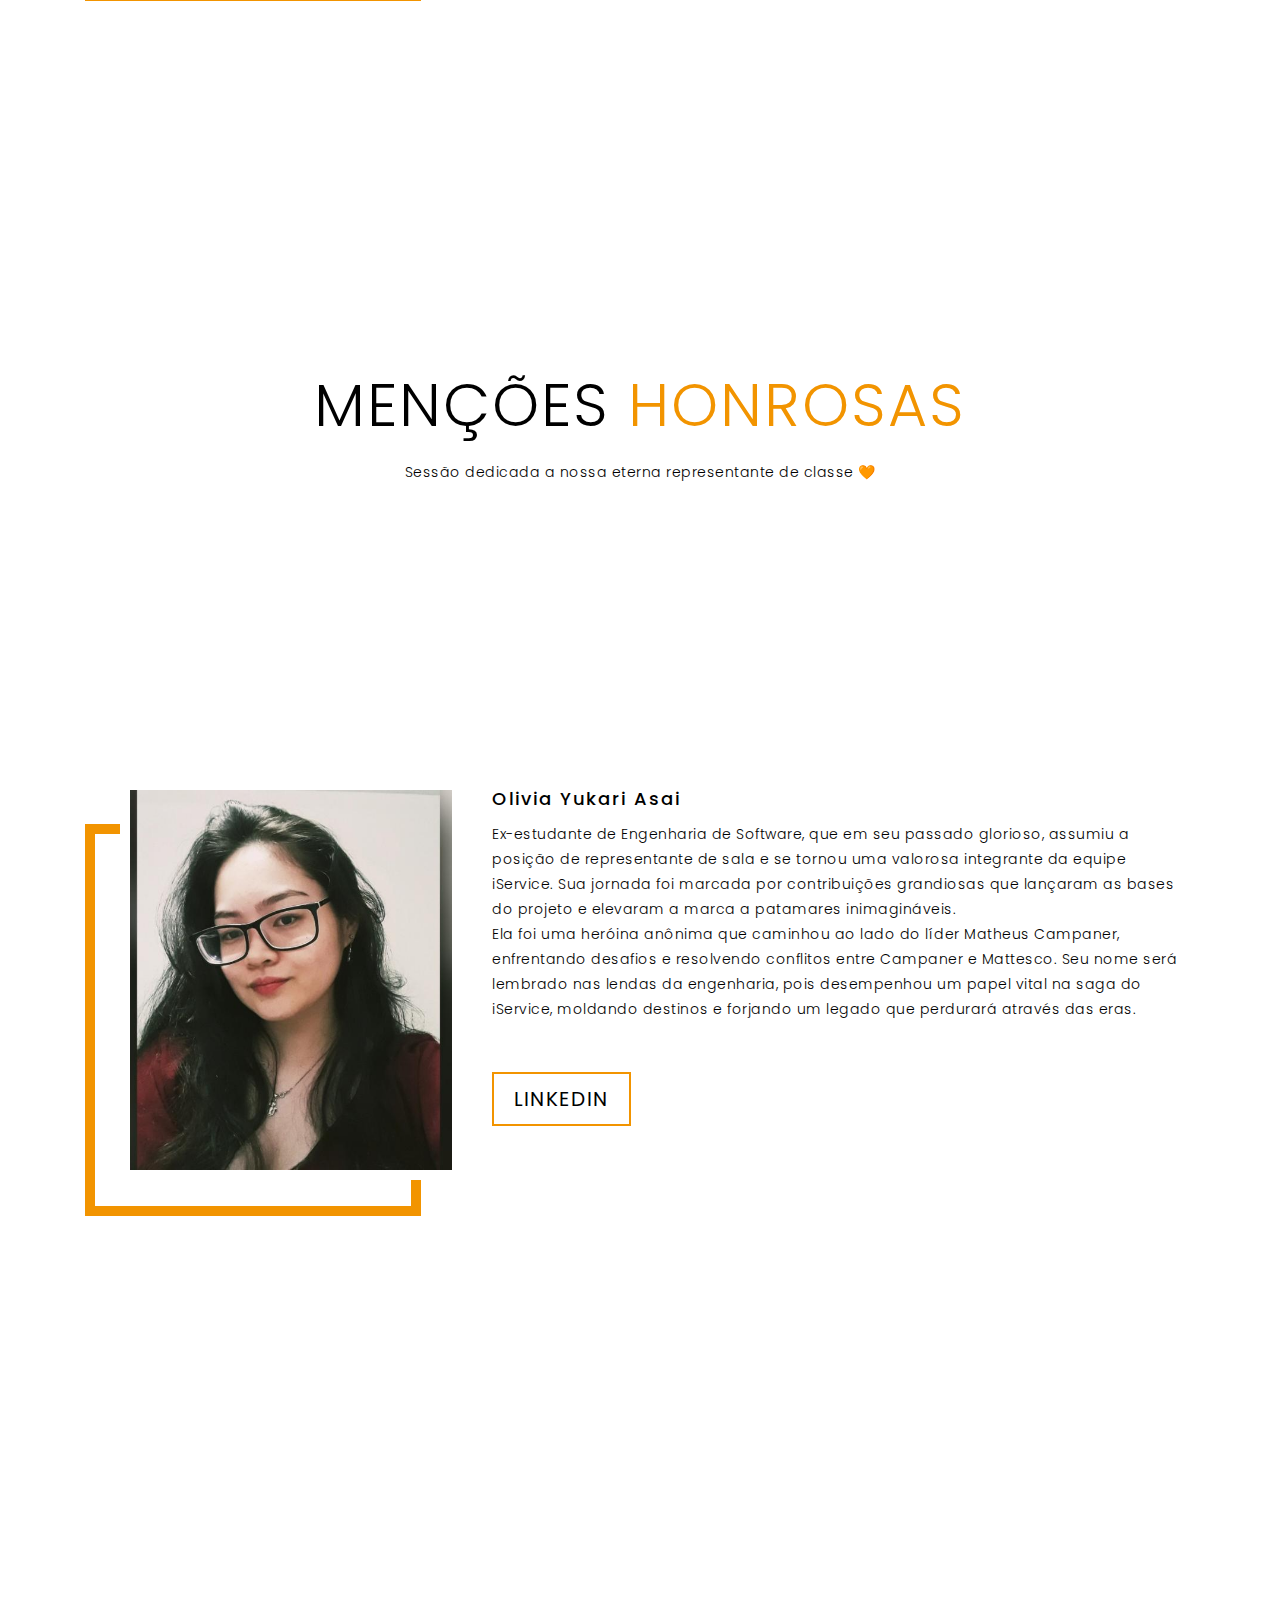
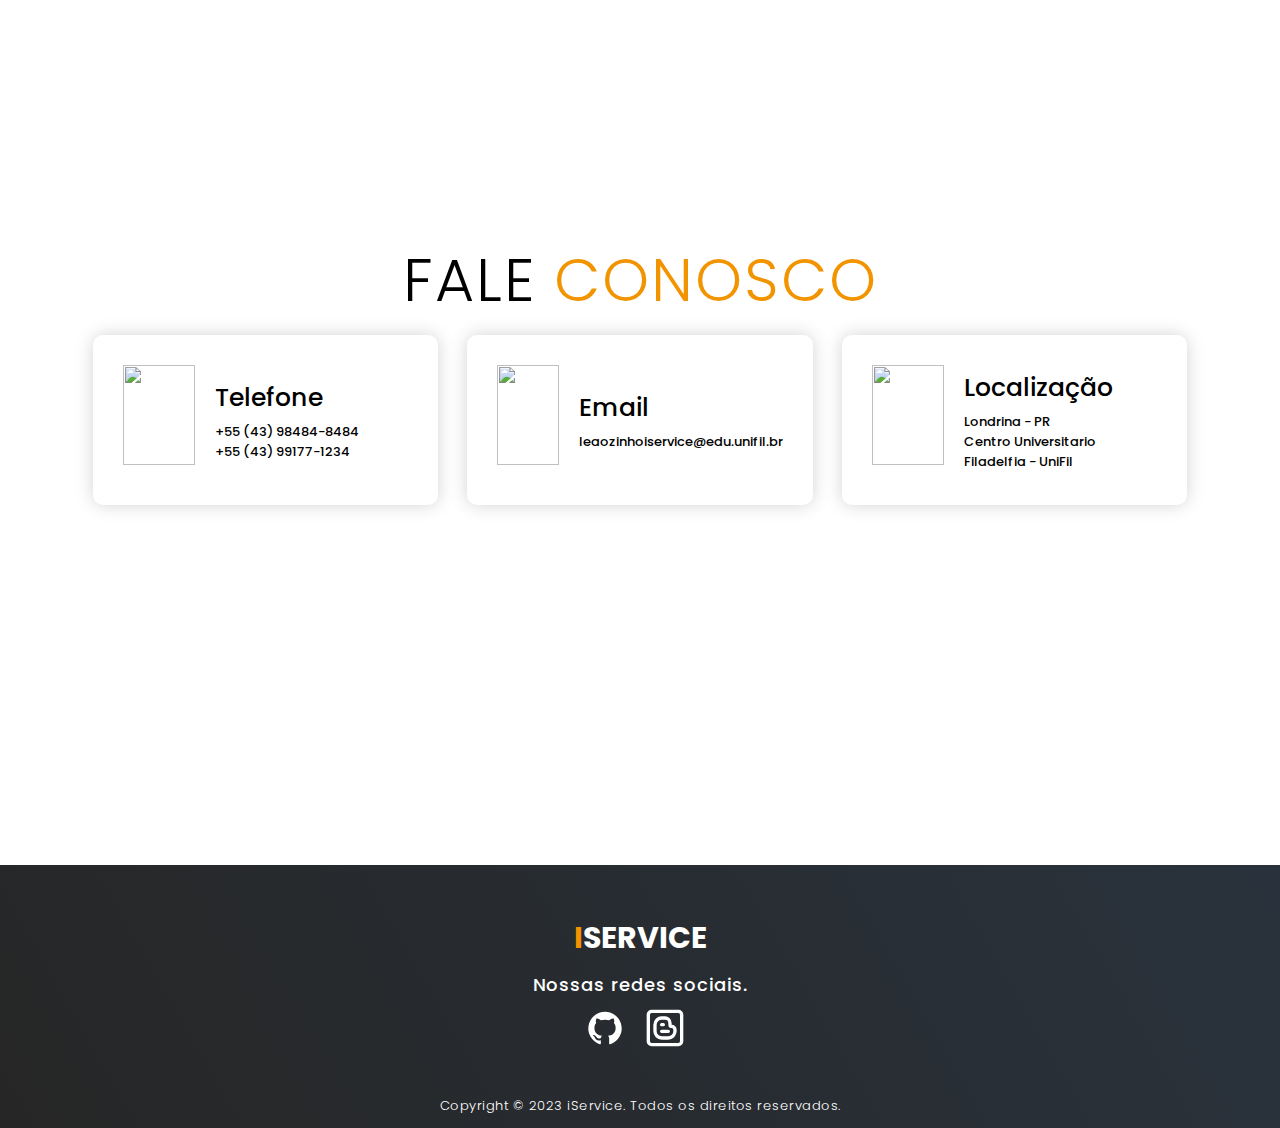
==== commit b50c7699: "finalização do site" ====
--- a/index.html
+++ b/index.html
@@ -29,14 +29,14 @@
             <li><a href="#projects" data-after="Projects">Blogger</a></li>
             <li><a href="#about" data-after="About">Sobre</a></li>
             <li><a href="#contact" data-after="Contact">Contato</a></li>
-            <li><a href="#contact" data-after="Contact">Calcule</a></li>
+            <li><a href="/calculadora/calculadora.html" data-after="Calcule">Calcule</a></li>
+            <li><a href="/tutorial/tutorial.html" data-after="Tutorial">Tutorial</a></li>
           </ul>
         </div>
       </div>
     </div>
   </section>
   <!-- End Header -->
-
 
   <!-- home Section  -->
   <section id="home">
@@ -153,12 +153,14 @@
       <div class="col-right">
         <h1 class="section-title">Sobre <span>nós</span></h1>
         <h2>Time iService</h2>
-        <p>Lorem ipsum, dolor sit amet consectetur adipisicing elit. Asperiores, velit alias eius non illum beatae atque
-          repellat ratione qui veritatis repudiandae adipisci maiores. At inventore necessitatibus deserunt
-          exercitationem cumque earum omnis ipsum rem accusantium quis, quas quia, accusamus provident suscipit magni!
-          Expedita sint ad dolore, commodi labore nihil velit earum ducimus nulla quae nostrum fugit aut, deserunt
-          reprehenderit libero enim!</p>
-        <a href="#" class="cta">Portfólio</a>
+        <p>
+          Nós, membros da equipe iService, somos estudantes de Engenharia de Software na Unifil e estamos atualmente
+          dedicados ao desenvolvimento do nosso projeto, o "Leãozinho da iService". Este projeto tem como objetivo
+          simplificar e facilitar o processo de declaração do imposto de renda para a comunidade.
+
+          Abaixo, você poderá conhecer os talentosos integrantes da nossa equipe!
+        </p>
+        <a href="https://github.com/gabrielniino/iservice-leaozinho" target="_blank" class="cta">Portfólio</a>
       </div>
     </div>
     <div class="about container">
@@ -169,11 +171,10 @@
       </div>
       <div class="col-right">
         <h2>Mateus Campaner</h2>
-        <p>Lorem ipsum, dolor sit amet consectetur adipisicing elit. Asperiores, velit alias eius non illum beatae atque
-          repellat ratione qui veritatis repudiandae adipisci maiores. At inventore necessitatibus deserunt
-          exercitationem cumque earum omnis ipsum rem accusantium quis, quas quia, accusamus provident suscipit magni!
-          Expedita sint ad dolore, commodi labore nihil velit earum ducimus nulla quae nostrum fugit aut, deserunt
-          reprehenderit libero enim!</p>
+        <p>
+          Estudante de Engenharia de Software na UniFil, atualmente ocupa a posição de representante de classe e
+          desempenha o papel de líder no projeto iService.
+        </p>
         <a href="https://www.linkedin.com/in/mateus-eduardo-campaner-800573213/" target="_blank"
           class="cta">LinkedIn</a>
       </div>
@@ -186,11 +187,10 @@
       </div>
       <div class="col-right">
         <h2>Matheus Mattesco</h2>
-        <p>Lorem ipsum, dolor sit amet consectetur adipisicing elit. Asperiores, velit alias eius non illum beatae atque
-          repellat ratione qui veritatis repudiandae adipisci maiores. At inventore necessitatibus deserunt
-          exercitationem cumque earum omnis ipsum rem accusantium quis, quas quia, accusamus provident suscipit magni!
-          Expedita sint ad dolore, commodi labore nihil velit earum ducimus nulla quae nostrum fugit aut, deserunt
-          reprehenderit libero enim!</p>
+        <p>
+          Estudante de Engenharia de Software pela UniFil, desempenha um papel fundamental no time iService, sendo
+          responsável pelo design e elaboração das apresentações da equipe.
+        </p>
         <a href="https://www.linkedin.com/in/matheus-mattesco/" target="_blank" class="cta">LinkedIn</a>
       </div>
     </div>
@@ -202,11 +202,11 @@
       </div>
       <div class="col-right">
         <h2>Carlos Henrique</h2>
-        <p>Lorem ipsum, dolor sit amet consectetur adipisicing elit. Asperiores, velit alias eius non illum beatae atque
-          repellat ratione qui veritatis repudiandae adipisci maiores. At inventore necessitatibus deserunt
-          exercitationem cumque earum omnis ipsum rem accusantium quis, quas quia, accusamus provident suscipit magni!
-          Expedita sint ad dolore, commodi labore nihil velit earum ducimus nulla quae nostrum fugit aut, deserunt
-          reprehenderit libero enim!</p>
+        <p>
+          Estudante de Engenharia de Software pela UniFil, desempenha um papel essencial no time iService, sendo
+          responsável por todas as atividades relacionadas à área comercial, marketing e comunicação da equipe. Além
+          disso, atua como representante do time iService em palestras, oficinas e hackathons.
+        </p>
         <a href="https://www.linkedin.com/in/carlos-henrique-miorin-gon%C3%A7alves-645b4821b/" target="_blank"
           class="cta">LinkedIn</a>
       </div>
@@ -219,11 +219,10 @@
       </div>
       <div class="col-right">
         <h2>Sergio Hiroyuki</h2>
-        <p>Lorem ipsum, dolor sit amet consectetur adipisicing elit. Asperiores, velit alias eius non illum beatae atque
-          repellat ratione qui veritatis repudiandae adipisci maiores. At inventore necessitatibus deserunt
-          exercitationem cumque earum omnis ipsum rem accusantium quis, quas quia, accusamus provident suscipit magni!
-          Expedita sint ad dolore, commodi labore nihil velit earum ducimus nulla quae nostrum fugit aut, deserunt
-          reprehenderit libero enim!</p>
+        <p>
+          Estudante de Engenharia de Software na UniFil, faz parte da equipe técnica do time iService e desempenha um
+          papel crucial na análise e validação das regras de negócio.
+        </p>
         <a href="https://www.linkedin.com/in/s%C3%A9rgio-hiroyuki-inoue-furuta-1a4453239/" target="_blank"
           class="cta">LinkedIn</a>
       </div>
@@ -236,14 +235,36 @@
       </div>
       <div class="col-right">
         <h2>Gabriel Nino</h2>
-        <p>Lorem ipsum, dolor sit amet consectetur adipisicing elit. Asperiores, velit alias eius non illum beatae atque
-          repellat ratione qui veritatis repudiandae adipisci maiores. At inventore necessitatibus deserunt
-          exercitationem cumque earum omnis ipsum rem accusantium quis, quas quia, accusamus provident suscipit magni!
-          Expedita sint ad dolore, commodi labore nihil velit earum ducimus nulla quae nostrum fugit aut, deserunt
-          reprehenderit libero enim!</p>
+        <p>
+          Estudante de Engenharia de Software pela UniFil, faz parte da equipe técnica do time iService e responsável
+          pelo desenvolvimento do produto.
+        </p>
         <a href="https://www.linkedin.com/in/gabrielniino/" target="_blank" class="cta">LinkedIn</a>
       </div>
     </div>
+    <section id="olivia">
+      <div class="eterna container">
+        <div class="eterna-top">
+          <h1 class="section-title">Menções <span>honrosas</span></h1>
+          <p>Sessão dedicada a nossa eterna representante de classe 🧡</p>
+        </div>
+        <div class="about container">
+          <div class="col-left">
+            <div id="olivia-star" class="about-img">
+              <img src="/img/olivia-about.jpg" alt="img">
+            </div>
+          </div>
+          <div class="col-right">
+            <h2>Olivia Yukari Asai</h2>
+            <p>
+              Ex-estudante de Engenharia de Software, que em seu passado glorioso, assumiu a posição de representante de sala e se tornou uma valorosa integrante da equipe iService. Sua jornada foi marcada por contribuições grandiosas que lançaram as bases do projeto e elevaram a marca a patamares inimagináveis. <br>
+              Ela foi uma heróina anônima que caminhou ao lado do líder Matheus Campaner, enfrentando desafios e resolvendo conflitos entre Campaner e Mattesco. Seu nome será lembrado nas lendas da engenharia, pois desempenhou um papel vital na saga do iService, moldando destinos e forjando um legado que perdurará através das eras.
+            </p>
+            <a href="https://www.linkedin.com/in/olivia-yukari-asai-597092241/" target="_blank" class="cta">LinkedIn</a>
+          </div>
+        </div>
+      </div>
+    </section>
   </section>
   <!-- End About Section -->
 
--- a/style.css
+++ b/style.css
@@ -17,7 +17,7 @@
 }
 
 .container {
-	min-height: 100vh;
+	min-height: 110vh;
 	width: 100%;
 	display: flex;
 	align-items: center;
@@ -94,7 +94,6 @@
 
 #header .header {
 	min-height: 8vh;
-	background-color: rgba(31, 30, 30, 0.24);
 	transition: 0.3s ease background-color;
 }
 
@@ -111,7 +110,7 @@
 #header .nav-list ul {
 	list-style: none;
 	position: absolute;
-	background-color: rgb(31, 30, 30);
+	background-color: #1f1e1e;
 	width: 100vw;
 	height: 100vh;
 	left: 100%;
@@ -146,7 +145,7 @@
 	top: 50%;
 	left: 50%;
 	transform: translate(-50%, -50%) scale(0);
-	color: rgba(45, 106, 160, 0.021);
+	color: rgba(242, 148, 0, 0.1);
 	font-size: 13rem;
 	letter-spacing: 50px;
 	z-index: -1;
@@ -346,7 +345,7 @@
 	top: 0;
 	height: 100%;
 	width: 100%;
-	background-image: linear-gradient(60deg, #29323c 0%, #485563 100%);
+	background-image: linear-gradient(60deg, #262626 0%, #29323c 100%);
 	opacity: 0.9;
 	z-index: -1;
 }
@@ -512,6 +511,19 @@
 
 /* End About Section */
 
+#olivia .eterna {
+	flex-direction: column;
+	text-align: center;
+	max-width: 1500px;
+	margin: 0 auto;
+	padding: 100px 0 0;
+}
+
+#olivia .eterna-top {
+	max-width: 800px;
+	margin: 0 auto;
+}
+
 /* contact Section */
 #contact .contact {
 	flex-direction: column;
@@ -566,7 +578,7 @@
 
 /* Footer */
 #footer {
-	background-image: linear-gradient(60deg, #29323c 0%, #485563 100%);
+	background-image: linear-gradient(60deg, #262626 0%, #29323c 100%);
 }
 
 #footer .footer {
@@ -596,13 +608,12 @@
 	margin: 0 5px;
 }
 
-#footer .social-item img {
-	filter: grayscale(1);
-	transition: 0.3s ease filter;
-}
-
-#footer .social-item:hover img {
-	filter: grayscale(0);
+#footer .social-item svg {
+	height: 4rem;
+}
+
+#footer .social-item:hover svg .color000000 {
+	fill: #F29400;
 }
 
 #footer p {
@@ -779,6 +790,38 @@
 	/* End contact  */
 }
 
+/* Tutorial modal  */
+
+.tutorial-modal-container {
+	position: fixed;
+	top: 0;
+	left: 0;
+	right: 0;
+	bottom: 0;
+	background-color: rgba(0, 0, 0, .5);
+	display: flex;
+	align-items: center;
+	justify-content: center;
+	z-index: 1000;
+	opacity: 0;
+	visibility: hidden;
+	transition: .3s;
+}
+
+.tutorial-modal-content {
+	position: relative;
+	padding: 10px;
+	border-radius: 10px;
+	background-color: #262626;
+	width: 80%;
+}
+
+/* Active Modal */
+.active-modal {
+	opacity: 1;
+	visibility: visible;
+}
+
 /* End Media Query For Tablet */
 
 /* Media Query For Desktop */
